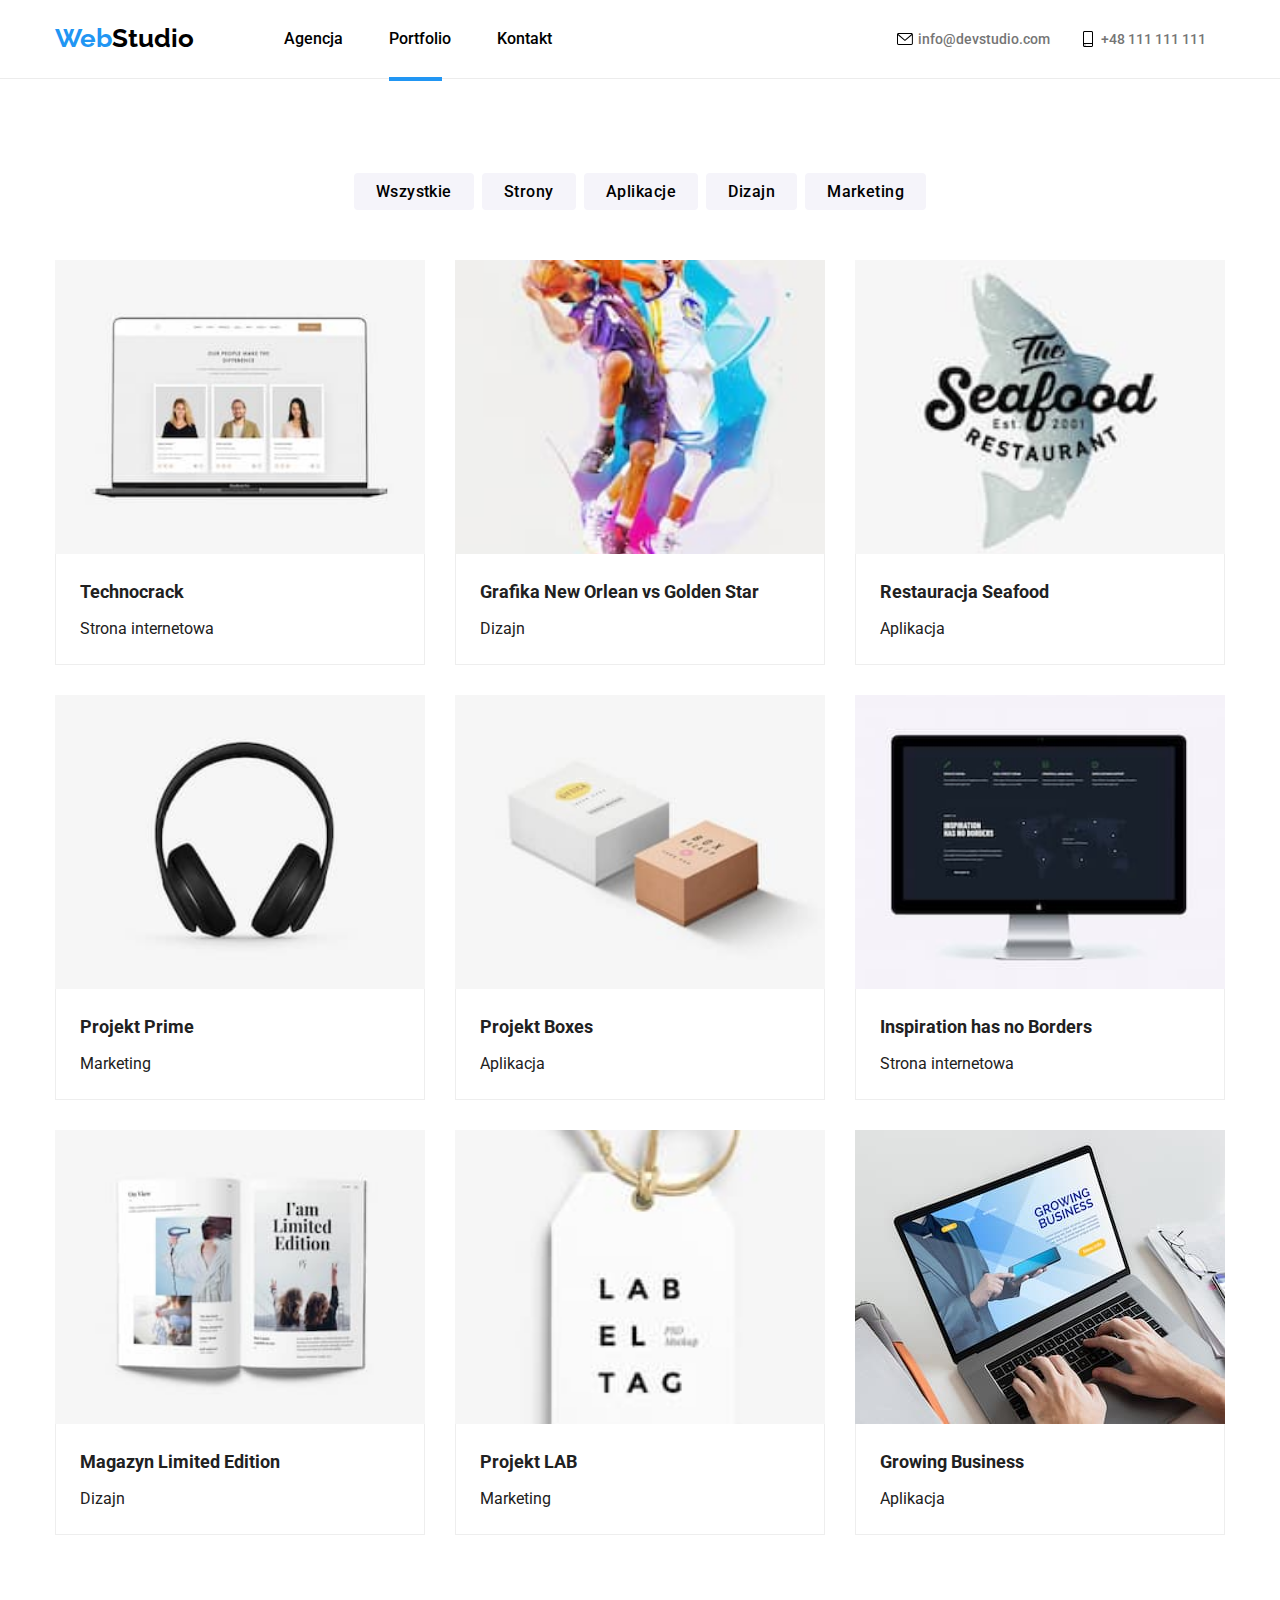
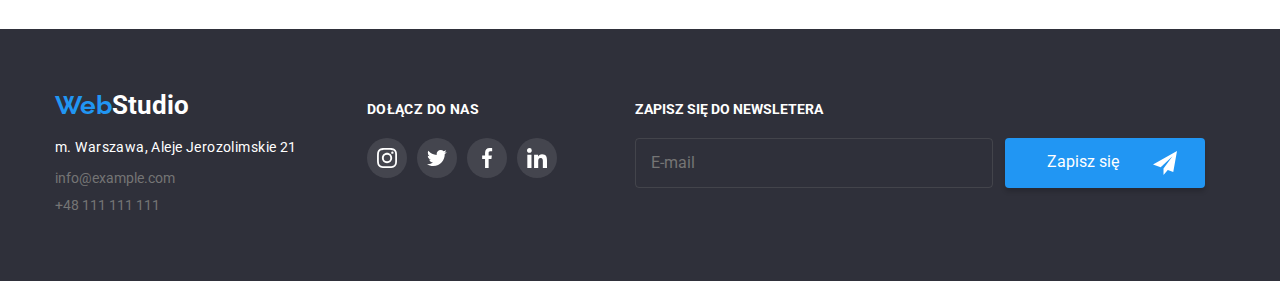
==== portfolio.html @ d7d548ba "Add files via upload" ====
<DOCTYPE html>
<html lang="pl">
    <head>
        <meta charset="UTF-8" />
        <meta http-equiv="X-UA-Compatible" content="IE=edge" />
        <meta name="viewport" content="width=device-width, initial-scale=1.0" />
        <title>Studio</title>
        <link
            rel="stylesheet"
            href="https://cdnjs.cloudflare.com/ajax/libs/modern-normalize/1.0.0/modern-normalize.min.css"
        />
        <link rel="stylesheet" href="css/style.css" />
        <link
            href="https://fonts.googleapis.com/css2?family=Raleway:wght@700&family=Roboto:wght@400;500;700;900&display=swap"
            rel="stylesheet"
        />
    </head>
    <body>
        <header class="page">
            <div class="container">
              <div class="navigation">
                <a href="index.html">
                  <h2 class="logo-nav"><span class="header-nav">Web</span>Studio</h2>
                </a>
                <nav class="navigation-list">
                  <ul class="navigation-menu">
                    <li>
                      <a href="index.html" class="link">Agencja</a>
                    </li>
                    <li>
                      <a href="portfolio.html" class="agency link">Portfolio</a>
                    </li>
                    <li>
                      <a href="#Kontakt" class="link">Kontakt</a>
                    </li>
                  </ul>
                </nav>
                <ul class="contact-links">
                  <li>
                    <a href="mailto:info@devstudio.com"
                      ><svg class="icon-header" witdh="16" height="12">
                        <use href="./Images/Icons/icons.svg#icon-email"></use>
                      </svg>
                      info@devstudio.com
                    </a>
                  </li>
                  <li>
                    <a href="tel:+48111111111"
                      ><svg class="icon-header" width="10" height="16">
                        <use
                          href="./Images/Icons/icons.svg#icon-smartphone"
                        ></use>
                        </svg>+48 111 111 111</a
                    >
                  </li>
                </ul>
              </div>
            </div>
          </header>
        <main>
            <section>
                <div class="container"></div>
                    <div class="button-style">
                 <ul class="button-list">
                    <li>
                        <button type="button">Wszystkie</button>
                    </li>
                    <li>
                        <button type="button">Strony</button>
                    </li>
                    <li>
                        <button type="button">Aplikacje</button>
                    </li>
                    <li>
                        <button type="button">Dizajn</button>
                    </li>
                    <li>
                        <button type="button">Marketing</button>
                    </li>
                 </ul>
                </div>
                </div>
            </section>
            <section>
             <div class="container">
                <ul class="product-center">
                    <li class= "overlay-box">
                        <figure class="product">
                            <div class="container-overlay">      
                                <img
                                class="img"
                                    src="Images/Images_Portfolio/port1.jpg"
                                    alt="strona internetowa"
                                    width="370"
                                    height="294"
                                />
                                <div class="overlay">
                                    <p class="overlay-text">
                                         Technocrack jest popularną platformą wykorzystywaną do
                                        rozpowszechniania koronawirusa. Firmy wykorzystują tę
                                        platformę do celów szpiegowskich i ataków na
                                         niezabezpieczone serwery konkurencji
                                    </p>
                                </div>
                                </div>   
                                <figcaption class="photo-description">
                                    <p class="product-name">Technocrack</p>
                                    <p class="product-description">
                                        Strona internetowa
                                    </p>
                                </figcaption>
                            </figure>
                        </li>
                        <li class= "overlay-box">
                            <figure class="product">
                                  <div class="container-overlay">
                                <img
                                class="img"
                                    src="Images/Images_Portfolio/port2.jpg"
                                    alt=" mecz koszykowki"
                                    width="370"
                                    height="294"
                                />
                                 <div class="overlay">
                                    <p class="overlay-text">
                                         Technocrack jest popularną platformą wykorzystywaną do
                                        rozpowszechniania koronawirusa. Firmy wykorzystują tę
                                        platformę do celów szpiegowskich i ataków na
                                         niezabezpieczone serwery konkurencji
                                    </p>
                                </div>
                                </div>   
                                <figcaption class="photo-description">
                                    <p class="product-name">
                                        Grafika New Orlean vs Golden Star
                                    </p>
                                    <p class="product-description">Dizajn</p>
                                </figcaption>
                            </figure>
                        </li>
                        <li class= "overlay-box">
                            <figure class="product">
                                  <div class="container-overlay">
                                <img
                                class="img"
                                    src="Images/Images_Portfolio/port3.jpg"
                                    alt="logo restauracji"
                                    width="370"
                                    height="294"
                                />
                                 <div class="overlay">
                                    <p class="overlay-text">
                                         Technocrack jest popularną platformą wykorzystywaną do
                                        rozpowszechniania koronawirusa. Firmy wykorzystują tę
                                        platformę do celów szpiegowskich i ataków na
                                         niezabezpieczone serwery konkurencji
                                    </p>
                                </div>
                                </div>   
                                <figcaption class="photo-description">
                                    <p class="product-name">Restauracja Seafood</p>
                                    <p class="product-description">Aplikacja</p>
                                </figcaption>
                            </figure>
                        </li>
                        <li class= "overlay-box">
                            <figure class="product">
                                  <div class="container-overlay">
                                <img
                                class="img"
                                    src="Images/Images_Portfolio/port4.jpg"
                                    alt="czarne słuchawki "
                                    width="370"
                                    height="294"
                                />
                                 <div class="overlay">
                                    <p class="overlay-text">
                                         Technocrack jest popularną platformą wykorzystywaną do
                                        rozpowszechniania koronawirusa. Firmy wykorzystują tę
                                        platformę do celów szpiegowskich i ataków na
                                         niezabezpieczone serwery konkurencji
                                    </p>
                                </div>
                                </div>   
                                <figcaption class="photo-description">
                                    <p class="product-name">Projekt Prime</p>
                                    <p class="product-description">Marketing</p>
                                </figcaption>
                            </figure>
                        </li>
                        <li class= "overlay-box">
                            <figure class="product">
                                  <div class="container-overlay">
                                <img
                                class="img"
                                    src="Images/Images_Portfolio/port5.jpg"
                                    alt="dwa pudełka"
                                    width="370"
                                    height="294"
                                />
                                 <div class="overlay">
                                    <p class="overlay-text">
                                         Technocrack jest popularną platformą wykorzystywaną do
                                        rozpowszechniania koronawirusa. Firmy wykorzystują tę
                                        platformę do celów szpiegowskich i ataków na
                                         niezabezpieczone serwery konkurencji
                                    </p>
                                </div>
                                </div>   
                                <figcaption class="photo-description">
                                    <p class="product-name">Projekt Boxes</p>
                                    <p class="product-description">Aplikacja</p>
                                </figcaption>
                            </figure>
                        </li>
                        <li class= "overlay-box">
                            <figure class="product">
                                  <div class="container-overlay">
                                <img
                                class="img"
                                    src="Images/Images_Portfolio/port6.jpg"
                                    alt="Monitor firmy apple"
                                    width="370"
                                    height="294"
                                />
                                 <div class="overlay">
                                    <p class="overlay-text">
                                         Technocrack jest popularną platformą wykorzystywaną do
                                        rozpowszechniania koronawirusa. Firmy wykorzystują tę
                                        platformę do celów szpiegowskich i ataków na
                                         niezabezpieczone serwery konkurencji
                                    </p>
                                </div>
                                </div>   
                                <figcaption class="photo-description">
                                    <p class="product-name">
                                        Inspiration has no Borders
                                    </p>
                                    <p class="product-description">
                                        Strona internetowa
                                    </p>
                                </figcaption>
                            </figure>
                        </li>
                        <li class= "overlay-box">
                            <figure class="product">
                                  <div class="container-overlay">
                                <img
                                class="img"
                                    src="Images/Images_Portfolio/port7.jpg"
                                    alt="otwarta książka"
                                    width="370"
                                    height="294"
                                />
                                 <div class="overlay">
                                    <p class="overlay-text">
                                         Technocrack jest popularną platformą wykorzystywaną do
                                        rozpowszechniania koronawirusa. Firmy wykorzystują tę
                                        platformę do celów szpiegowskich i ataków na
                                         niezabezpieczone serwery konkurencji
                                    </p>
                                </div>
                                </div>   
                                <figcaption class="photo-description">
                                    <p class="product-name">
                                        Magazyn Limited Edition
                                    </p>
                                    <p class="product-description">Dizajn</p>
                                </figcaption>
                            </figure>
                        </li>
                        <li class= "overlay-box">
                            <figure class="product">
                                  <div class="container-overlay">
                                <img
                                class="img"
                                    src="Images/Images_Portfolio/port8.jpg"
                                    alt="biała zawieszka"
                                    width="370"
                                    height="294"
                                />
                                 <div class="overlay">
                                    <p class="overlay-text">
                                         Technocrack jest popularną platformą wykorzystywaną do
                                        rozpowszechniania koronawirusa. Firmy wykorzystują tę
                                        platformę do celów szpiegowskich i ataków na
                                         niezabezpieczone serwery konkurencji
                                    </p>
                                </div>
                                </div>   
                                <figcaption class="photo-description">
                                    <p class="product-name">Projekt LAB</p>
                                    <p class="product-description">Marketing</p>
                                </figcaption>
                            </figure>
                        </li>
                        <li class= "overlay-box">
                            <figure class="product">
                                  <div class="container-overlay">
                                <img
                                class="img"
                                    src="Images/Images_Portfolio/port9.jpg"
                                    alt="rece piszące na klawiaturze "
                                    width="370"
                                    height="294"
                                />
                                 <div class="overlay">
                                    <p class="overlay-text">
                                         Technocrack jest popularną platformą wykorzystywaną do
                                        rozpowszechniania koronawirusa. Firmy wykorzystują tę
                                        platformę do celów szpiegowskich i ataków na
                                         niezabezpieczone serwery konkurencji
                                    </p>
                                </div>
                                </div>   
                                <figcaption class="photo-description">
                                    <p class="product-name">Growing Business</p>
                                    <p class="product-description">Aplikacja</p>
                                </figcaption>
                            </figure>
                        </li>
                    </ul>
                    </div> 
                </div>
                </div>
                </section>
                </main>
                <footer class="footer-navigation">
                    <div class="container test">
                        <div class="block">
                        <a href="index.html">
                            <h2 class="navigation-footer-header">
                            <span class="header-nav">Web</span>Studio</h2></a>
                        <address class="address">
                            <p>m. Warszawa, Aleje Jerozolimskie 21</p>
                         </address>
                             <ul class="contact">
                                 <li> <a href="mailto:info@example.com">info@example.com</a></li> 
                                 <li><a href="tel:+48111111111">+48 111 111 111</a></li>
                                 </div>
                                 <div class="socialmedia-center">
                     <section class="footer-socialmedia">
                        <h3 class="footer-socialmedia-title">dołącz do nas</h3>
                        <ul class="list-footer-socialmedia-menu">
                            <li class="footer-socialmedia-item">
                                <a href="#">
                                <svg class="footer-socialmedia-svg" width="20" height="20" >
                                    <use href="./Images/Icons/icons.svg#icon-instagram">
                                    </use>
                                </svg>
                                </a>
                            </li>
                            <li class="footer-socialmedia-item">
                                <a href="#">
                                <svg class="footer-socialmedia-svg" width="20" height="20">
                                    <use href="./Images/Icons/icons.svg#icon-twiiter">
                                    </use>
                                </svg>
                                </a>
                            </li>
                            <li class="footer-socialmedia-item">
                                <a href="#">
                                <svg class="footer-socialmedia-svg" width="20" height="20">
                                    <use href="./Images/Icons/icons.svg#icon-facebook">
                                    </use>
                                </svg>
                                </a>
                            </li>
                            <li class="footer-socialmedia-item">
                                <a href="#">
                                <svg class="footer-socialmedia-svg" width="20" height="20">
                                    <use href="./Images/Icons/icons.svg#icon-linkedin">
                                    </use>
                                </svg>
                                </a>
                            </li>
                        </ul>
                        </div>
                        <form class="form-footer" name="newslatter">
                            <label class="form-footer-label" for="email" id="email">
                              Zapisz się do newsletera
                            </label>
                            <div class="formcontainer">
                              <input class="form-footer-input" type="email" name="email" placeholder="E-mail"
                              />
                              <button class="form-button" type="submit">
                                Zapisz się
                                <svg class="icon-send" width="24px" height="24px">
                                  <use href="./Images/Icons/icon send.svg#icon-send"></use>
                                </svg>
                              </button>
                              </div>
                           </form>
             </footer>
                <script src="./js/modal.js"></script>
              </body>
            </html>
---- css/style.css ----
* {
  box-sizing: border-box;
  margin: 0;
  padding: 0;
}
:root {
  --accent-color: #2196f3;
  --background-color: #2f303a;
  --contacts-color: rgba(255, 255, 255, 0.6);
  --contacts-header-color: #757575;
  --body-background-color: #ffffff;
  --main-text-color: #212121;
  --color-icon: #afb1b8;
  --grey-line-color: #eeeeee;
  --blue-color: rgba(33, 150, 243, 1);
  --transition-fn: cubic-bezier(0.4, 0, 0.2, 1);
}
.img {
  object-fit: cover;
  display: block;
}
body {
  font-family: "Roboto", "Raleway", sans-serif;
  color: var(--main-text-color);
  margin: auto;
}
input {
  outline: none;
}
.navigation-menu {
  display: flex;
  list-style: none;
  gap: 46px;
}
.navigation-menu li {
  display: inline;
  text-decoration: none;
}

.navigation-menu li:hover {
  display: inline;
  text-decoration: none;
  transition: 250ms;
}

.navigation-menu a {
  text-decoration: none;
}

.navigation-menu a:hover {
  display: inline;
  text-decoration: none;
  transition: 250ms;
}
.navigation {
  display: flex;
  align-items: center;
  padding-top: 24px;
  padding-bottom: 24px;
}
.page {
  border-bottom: 1px solid #ececec;
}
.portfolio-page {
  border-bottom: 1px solid #ececec;
}
.header-nav {
  font-family: "Raleway";
  color: var(--accent-color);
  font-weight: 700;
  font-size: 26px;
}
.logo-nav {
  font-family: "Raleway";
}
.navigation h2 {
  font-size: 26px;
  padding-right: 90px;
}
.navigation a {
  text-decoration: none;
  color: #000000;
  font-size: 16px;
  font-weight: 500;
}
.contact-links li a:hover svg {
  fill: var(--accent-color);
  transition: 250ms;
}
.contact-links a {
  display: flex;
  align-items: center;
  font-size: 14px;
  line-height: 24px;
  color: var(--contacts-header-color);
}
.contact-links {
  display: flex;
  align-items: center;
  list-style: none;
  font-size: 14px;
  line-height: 24px;
  color: var(--contacts-header-color);
  padding-left: 345px;
  gap: 30px;
}
.short-description {
  padding-top: 94px;
}
.footer-navigation a {
  text-decoration: none;
  color: #ffffff;
  fill: var(--body-background-color);
}
.navigation a:focus,
.navigation a:hover,
.footer-navigation a:focus,
.footer-navigation a:hover {
  color: var(--accent-color);
  transition: 250ms;
}
.main-header {
  max-width: 1600px;
  display: block;
  margin: auto;
  background-image: linear-gradient(to right, #2f303a66 40%, #2f303a66 40%),
    url(../Images/Zdjecia/Img.jpg);
  background-size: cover;
}
.main-text-content {
  display: block;
  text-align: center;
  padding-top: 200px;
  padding-bottom: 280px;
}
.tittle-page {
  display: flex;
  font-family: "Roboto";
  font-weight: 900;
  font-size: 44px;
  margin: auto;
  justify-content: space-around;
  text-transform: uppercase;
  color: #ffffff;
  padding-bottom: 30px;
  letter-spacing: 0.06em;
  width: 696px;
}
.second-section {
  display: flex;
  justify-content: space-around;
  padding-top: 94px;
  padding-bottom: 94px;
}
.close-btn {
  cursor: pointer;
  width: 30px;
  height: 30px;
  border-radius: 50%;
  background: #ffffff;
  border: 1px solid rgba(0, 0, 0, 0.1);
  position: absolute;
  top: 8px;
  right: 8px;
  transition: opacity 250ms ease-in; visibility: 250ms linear;
}
.backdrop {
  z-index: 1;
  position: fixed;
  display: flex;
  left: 0;
  top: 0;
  width: 100%;
  height: 100%;
  background-color: rgba(0, 0, 0, 0.1);
  transition: opacity 250ms ease-in; visibility: 250ms linear;
  transition-timing-function: cubic-bezier(0.4, 0, 0.2, 1);
}
.is-hidden {
  opacity: 0;
  visibility: hidden;
  pointer-events: none;
}
.modal {
  position: relative;
  top: 50%;
  left: 50%;
  transform: translate(-50%, -50%);
  width: 528px;
  height: 581px;
  pointer-events: painted;
  flex-direction: column;
  background-color: #ffffff;
  border-radius: 4px;
  box-shadow: 0px 1px 3px rgba(0, 0, 0, 0.12), 0px 1px 1px rgba(0, 0, 0, 0.14),
    0px 2px 1px rgba(0, 0, 0, 0.2);
}
.main-buttons {
  background-color: var(--accent-color);
  font-family: "Roboto";
  line-height: 1.87;
  font-weight: 700;
  font-size: 16px;
  color: #ffffff;
  text-align: center;
  box-shadow: 0px 4px 4px rgba(0, 0, 0, 0.15);
  border-radius: 4px;
  border: none;
  padding: 10px 41px 10px 42px;
}
.main-buttons:hover {
  cursor: pointer;
  transition: 250ms;
}
.container {
  width: 1200px;
  margin: 0 auto;
  padding: 0 15px;
}
.description-lorem-ipsum {
  list-style-type: none;
  display: flex;
  gap: 30px;
  padding-left: 15px;
  padding-right: 15px;
}
.icon-main-page {
  display: flex;
  background-color: #f5f4fa;
  padding-top: 25px;
  padding-bottom: 25px;
  padding-left: 102.34px;
  padding-right: 102.34px;
  margin-bottom: 30px;
  border-radius: 4px;
}
.icon-list {
  list-style-type: none;
  display: flex;
  gap: 30px;
  padding-left: 15px;
  padding-right: 15px;
}
.lorem-ipsum-page {
  display: flex;
  justify-content: center;
  align-items: center;
  width: 270px;
  height: 120px;
  background-color: #f5f4fa;
  border-radius: 4px;
  margin-bottom: 30px;
}
.description-title {
  line-height: 1.36;
  font-weight: 700;
  color: var(--brand-color, black);
  font-size: 14px;
}
.description-text {
  line-height: 1.71;
  padding-top: 10px;
  color: var(--description-color);
  font-size: 14px;
}
.icon-list-svg {
  width: 65px;
  height: 70px;
}
.title-profile {
  font-weight: 700;
  font-size: 14px;
  line-height: 1.14;
}
.profile {
  font-size: 14px;
  line-height: 1.71;
  padding-top: 10px;
}
.footer-navigation {
  background-color: var(--background-color);
  height: 252px;
}
.contact {
  font-size: 14px;
  list-style: none;
}
.contact a {
  display: inline-block;
  font-size: 14px;
  line-height: 1.71;
  color: var(--contacts-header-color);
  width: 231px;
  margin-top: 9px;
  display: block;
}
.footer-navigation address {
  color: #ffffff;
  font-size: 14px;
}
.navigation-color {
  font-family: "Raleway";
  font-weight: 700;
  font-size: 26px;
  color: #ffffff;
}
.team-name {
  display: block;
  text-align: center;
  font-family: "Roboto";
  font-weight: 700;
  font-size: 36px;
  line-height: 1.17;
  padding-bottom: 50px;
}
.pictures {
  width: 270px;
  height: 428px;
  box-shadow: 0px 1px 3px rgba(0, 0, 0, 0.12), 0px 1px 1px rgba(0, 0, 0, 0.14),
    0px 2px 1px rgba(0, 0, 0, 0.2);
  border-radius: 0px 0px 4px 4px;
}
.pictures-name {
  font-weight: 500;
  font-size: 16px;
  color: var(--main-text-color);
  text-align: center;
  padding-top: 30px;
}
.specialization {
  font-size: 16px;
  color: var(--contacts-header-color);
  text-align: center;
  padding-top: 10px;
}
.selection-image {
  display: flex;
  list-style: none;
  flex-direction: row;
  justify-content: space-between;
  gap: 30px;
  padding-bottom: 94px;
}
.navigation-footer-header {
  display: inline-block;
  color: #ffffff;
  font-weight: 700;
  font-size: 26px;
  padding-top: 60px;
  padding-bottom: 15px;
}
.logo-nav {
  font-weight: 700;
  font-size: 26px;
}
.button-style {
  display: flex;
  justify-content: space-around;
  padding-top: 94px;
  padding-bottom: 50px;
}
.button-list {
  list-style-type: none;
  display: flex;
}
.button-list button {
  font-family: "Roboto";
  color: #000000;
  font-weight: 500;
  line-height: 1.6;
  text-align: center;
  font-size: 16px;
  background-color: #f5f4fa;
  border-radius: 4px;
  border: none;
  margin: 0 4px;
  padding: 6px 22px;
  letter-spacing: 0.03em;
}
.button-list button:focus,
.button-list button:hover {
  background-color: var(--accent-color);
  color: #ffffff;
  cursor: pointer;
  box-shadow: 0px 3px 1px rgba(0, 0, 0, 0.1), 0px 1px 2px rgba(0, 0, 0, 0.08),
    0px 2px 2px rgba(0, 0, 0, 0.12);
  transition: 250ms;
}
.photo-description {
  padding: 20px 24px;
  border-bottom: 1px solid var(--grey-line-color);
  border-left: 1px solid var(--grey-line-color);
  border-right: 1px solid var(--grey-line-color);
}
.product {
  width: 370px;
}
.product:hover {
  cursor: pointer;
  box-shadow: 0px 1px 1px rgba(0, 0, 0, 0.12), 0px 4px 4px rgba(0, 0, 0, 0.06),
    1px 4px 6px rgba(0, 0, 0, 0.16);
  transition: 250ms;
}
.product-name {
  padding-bottom: 4px;
  font-weight: 700;
  font-size: 18px;
  line-height: 2;
}
.product-description {
  color: var(--description-color);
  line-height: 1.875;
  font-size: 16px;
}
.product-center {
  display: flex;
  justify-content: space-around;
  flex-wrap: wrap;
  list-style: none;
  gap: 30px;
  padding-bottom: 94px;
}
.dream-team {
  display: flex;
  justify-content: space-around;
  background-color: #f5f4fa;
  padding-top: 94px;
  padding-bottom: 94px;
}
.address {
  font-style: normal;
  padding-bottom: 5px;
  color: var(--contacts-color);
  font-weight: 400;
  font-size: 14px;
  line-height: 1.714;
  letter-spacing: 0.03em;
}
.icon-header {
  margin-right: 5px;
  width: 16px;
  height: 16px;
}
.icon-header:hover,
.icon-header:focus {
  fill: var(--accent-color);
  transition: 250ms;
}
.client-list {
  display: block;
  text-align: center;
  font-family: "Roboto";
  font-weight: 700;
  font-size: 36px;
  line-height: 1.17;
  padding-top: 94px;
  padding-bottom: 50px;
}
.primary-client-list {
  display: flex;
  list-style: none;
  gap: 30px;
  padding-bottom: 94px;
}
.primary-client-list li {
  display: flex;
  justify-content: center;
  align-items: center;
  width: 170px;
  height: 92px;
  border-radius: 4px;
  border: 1px solid #afb1b8;
  fill: var(--color-icon);
}
.primary-client-list :focus,
.primary-client-list :hover {
  fill: var(--accent-color);
  border-color: var(--accent-color);
  cursor: pointer;
  transition: 250ms;
}
.footer-socialmedia-title {
  font-weight: 700;
  font-size: 14px;
  line-height: 1.14;
  letter-spacing: 0.03em;
  text-transform: uppercase;
  color: var(--body-background-color);
  margin: 0;
}
.list-footer-socialmedia-menu {
  fill: #ffffff;
  display: flex;
  padding-top: 20px;
  gap: 10px;
}
.footer-socialmedia-item {
  fill: #ffffff;
  width: 40px;
  height: 40px;
  display: flex;
  justify-content: center;
  align-items: center;
  border-radius: 50%;
  background: rgba(255, 255, 255, 0.1);
}
.footer-socialmedia-item:focus,
.footer-socialmedia-item:hover {
  cursor: pointer;
  background-color: var(--accent-color);
  transition-duration: 250ms;
  transition-timing-function: cubic-bezier(0.4, 0, 0.2, 1);
}
.contact {
  font-size: 14px;
  list-style: none;
}
.contact a {
  display: inline-block;
  font-size: 14px;
  line-height: 9px;
  color: var(--contacts-header-color);
  width: 231px;
  padding-bottom: 9px;
}
.social-network {
  margin-left: auto;
  margin-right: auto;
  display: flex;
  align-items: center;
  justify-content: center;
  gap: 10px;
  width: 206px;
  padding-top: 16px;
  list-style: none;
}
.social-network-button-list {
  display: inline-flex;
  padding: 12px;
  width: 44px;
  height: 44px;
  border-radius: 50%;
  fill: var(--color-icon);
}
.social-network-button-list:hover,
.social-network-button-list:focus,
.social-network-button-list:active {
  background-color: var(--accent-color);
  fill: var(--body-background-color);
  transition: 250ms;
}
.block {
  padding-right: 70px;
}
.test {
  display: flex;
  align-items: baseline;
}
.product img {
  display: block;
}
.overlay-box {
  margin: 0;
  position: relative;
  overflow: hidden;
}
.overlay {
  position: absolute;
  top: 0;
  left: 0;
  width: 100%;
  height: 100%;
  transform: translateY(100%);
  transition: 250ms;
  padding: 49px 45px 49px 24px;
}
.overlay:focus,
.overlay:hover {
  transition-duration: 250ms;
  transition-timing-function: cubic-bezier(0.4, 0, 0.2, 1);
}
.overlay-box:hover .overlay {
  transform: translatex(0);
  background: rgba(33, 150, 243, 0.9);
  transition-duration: 250ms;
  transition-timing-function: cubic-bezier(0.4, 0, 0.2, 1);
}
.overlay-text {
  font-weight: 400;
  font-size: 18px;
  color: var(--body-background-color);
  line-height: 28px;
  letter-spacing: 0.03em;
}
.container-overlay {
  display: flex;
  height: 294px;
  position: relative;
  overflow: hidden;
}
.overlay-box:hover {
  cursor: pointer;
  box-shadow: 0px 1px 1px rgba(0, 0, 0, 0.12), 0px 4px 4px rgba(0, 0, 0, 0.06),
    1px 4px 6px rgba(0, 0, 0, 0.16);
  transition: box-shadow 250ms;
  transition-timing-function: cubic-bezier(0.4, 0, 0.2, 1);
}
.label {
  width: 370px;
  height: 294px;
  position: relative;
}
.text-label {
  width: 370px;
  height: 70px;
  position: absolute;
  background: #2f303acc;
  margin-top: 224px;
}

.text-label > p {
  font-family: "Roboto";
  font-weight: 700;
  font-size: 14px;
  line-height: 16px;
  text-align: center;
  text-transform: uppercase;
  color: var(--body-background-color);
  padding-top: 27px;
}
.photos {
  background-color: var(--first-background-color);
  display: inline;
  color: var(--first-text-color);
}
.photos h2 {
  text-align: center;
  font-weight: 700;
  font-size: 36px;
  padding-bottom: 50px;
}

.photos ul {
  list-style: none;
  gap: 30px;
}
.photo {
  display: flex;
  align-items: center;
  justify-content: space-between;
  flex-direction: row;
}
.clients {
  height: 92px;
  width: 170px;
  border: 1px solid var(--social-links-color);
  border-radius: 4px;
  display: flex;
  align-items: center;
  justify-content: center;
  transition: fill 250ms cubic-bezier(0.4, 0, 0.2, 1) 0ms,
    border 250ms cubic-bezier(0.4, 0, 0.2, 1) 0ms;
}
.footer-socialmedia-svg {
  fill: #ffffff;
}
.agency {
  position: relative;
}
.agency:after {
  content: "";
  position: absolute;
  width: 53px;
  height: 4px;
  background-color: rgba(33, 150, 243, 1);
  bottom: -33px;
  left: 0px;
}
.link {
  text-decoration: none;
  color: var(--main-text-color);
  transition: color 250ms cubic-bezier(0.4, 0, 0.2, 1);
}
.nav-links {
  padding-left: 93px;
  gap: 46px;
  top: 32px;
}
.nav-links ul {
  display: inline;
  font-weight: 600;
  font-size: 14px;
  font-style: normal;
  line-height: 16px;
  word-spacing: 46px;
  align-items: center;
}
.newsletter-page {
  margin-left: 78px;
}
.newsletter-tittle {
  font-weight: 700;
  font-size: 14px;
  line-height: 1.14;
  letter-spacing: 0.03em;
  text-transform: uppercase;
  color: var(--body-background-color);
  margin: 0;
}
.newsletter-style {
  margin-top: 20px;
  border: 1px solid #afb1b8;
  width: 358px;
  height: 50px;
  border-radius: 4px;
  background-color: var(--background-color);
}
.newsletter-icon {
  width: 24px;
  height: 24px;
  padding-left: 24px;
}
.newsletter-button {
  display: flex;
  justify-content: space-between;
  align-items: center;
  margin-left: 12px;
  width: 200px;
  height: 50px;
  border-radius: 4px;
  border: none;
  background-color: rgba(33, 150, 243, 1);
  color: white;
  box-shadow: 0px 4px 4px rgba(0, 0, 0, 0.15);
  cursor: pointer;
  padding: 10px 28px 10px 42px;
}
.modal__form-title {
  margin-top: 40px;
  font-family: Roboto;
  font-size: 20px;
  font-weight: 700;
  line-height: 23px;
  letter-spacing: 0.03em;
  text-align: center;
  color: #212121;
  padding-bottom: 2px;
}
.modal__text-form {
  margin-left: 40px;
  margin-top: 5px;
  display: flex;
  font-family: Roboto;
  font-size: 12px;
  font-weight: 400;
  line-height: 14px;
  letter-spacing: 0.01em;
  text-align: left;
  color: var(--contacts-hder-color);
  padding-bottom: 4px;
}
input:hover + svg,
input:focus-within + svg {
  fill: #2196f3;
}
.modal__form-box {
  width: 448px;
  border: 1px solid rgba(33, 33, 33, 0.2);
  border-radius: 4px;
  height: 40px;
  margin-bottom: 10px;
  padding-left: 42px;
}
.modal__form-box:hover,
.modal__form-box:focus-within {
  border: 1px solid var(--accent-color);
}
.modal__form-box:hover + svg,
.modal__form-box:focus-within + svg {
  fill: #2196f3;
}
.modal__icon-person {
  fill: #212121;
  height: 12px;
  width: 12px;
  position: absolute;
  top: 102px;
  left: 60px;
}
.modal__icon-phone {
  fill: #212121;
  height: 13px;
  width: 13px;
  position: absolute;
  top: 174px;
  left: 60px;
}
.modal__icon-mail:hover,
.modal__icon-mail:focus-within {
  border: 1px solid var(--accent-color);
}
.modal__icon-mail {
  height: 12px;
  width: 15px;
  position: absolute;
  top: 248px;
  left: 60px;
}
.modal__textarea {
  width: 448px;
  border: 1px solid rgba(33, 33, 33, 0.2);
  border-radius: 4px;
  height: 120px;
  resize: none;
  padding: 12px;
}
.modal__textarea::placeholder {
  font-family: "Roboto";
  font-style: normal;
  font-weight: 400;
  font-size: 12px;
  line-height: 14px;
  letter-spacing: 0.01em;
  color: rgba(117, 117, 117, 0.5);
}
.kwadrat {
  width: 16px;
  height: 15px;
}
.modal__box {
  margin-top: 60px;
  position: static;
  color: var(--contacts-header-color);
}
.modal__checkbox-icon {
  position: absolute;
  top: 10%;
  right: 97%;
  fill: var(--body-background-color);
}
input:checked + .modal__checkbox-icon {
  fill: var(--accent-color);
  border-color: var(--accent-color);
  border-radius: 2px;
  transition: border-color 250ms var(--transition-fn);
  transition: fill 250ms var(--transition-fn);
}
.modal__checkbox-text {
  font-weight: 400;
  font-size: 14px;
  line-height: 1.5em;
  letter-spacing: 0.03em;
}
.modal__checkbox-link {
  color: var(--accent-color);
  font-weight: 400;
  font-size: 14px;
  line-height: 1.5em;
  letter-spacing: 0.03em;
}
.modal__button-position {
  margin-top: 30px;
  margin-bottom: 40px;
  display: flex;
  justify-content: center;
  margin-top: 30px;
  margin-bottom: 40px;
}
.modal-form-policy-text::before {
  display: inline-block;
  content: "";
  width: 16px;
  height: 15px;
  border: 1px solid #000;
  transition: all 250ms var(--transition-fn);
}
.modal-form-policy:checked + .modal-form-policy-text::before {
  background-color: var(--accent-color);
  border: 3px solid #ffffff;
  background-image: url(../Images/Icons/icons.svg#icon-vector);
}
.visually-hidden {
  position: absolute !important;
  clip: rect(1px 1px 1px 1px);
  clip: rect(1px, 1px, 1px, 1px);
  padding: 0 !important;
  border: 0 !important;
  height: 1px !important;
  width: 1px !important;
  overflow: hidden;
}
.formcontainer {
  display: flex;
}
.form-footer-input:hover,
.form-footer-input:focus {
  border-color: var(--accent-color);
}
.form-footer {
  display: flex;
  flex-direction: column;
  margin-left: 78px;
}
.form-footer-label {
  font-weight: 700;
  font-size: 14px;
  text-transform: uppercase;
  color: rgba(255, 255, 255, 1);
  margin-bottom: 20px;
  margin-top: 72px;
}
.form-footer-input {
  width: 358px;
  height: 50px;
  color: rgba(255, 255, 255, 0.6);
  border: 1px solid rgba(117, 117, 117, 0.3);
  border-radius: 4px;
  padding: 16px 15px;
  background-color: transparent;
  transition: border-color 250ms cubic-bezier(0.4, 0, 0.2, 1);
}
.form-button {
  display: flex;
  justify-content: space-between;
  align-items: center;
  margin-left: 12px;
  width: 200px;
  height: 50px;
  border-radius: 4px;
  border: none;
  background-color: rgba(33, 150, 243, 1);
  color: white;
  box-shadow: 0px 4px 4px rgba(0, 0, 0, 0.15);
  cursor: pointer;
  padding: 10px 28px 10px 42px;
}
.legal-checkbox {
  display: flex;
  flex-wrap: wrap;
  margin-top: 20px;
  margin-bottom: 30px;
  align-items: center;
}
.hide-checkbox {
  opacity: 0;
}
.hide-checkbox:checked + .checkboxspan {
  background-color: rgba(33, 150, 243, 1);
  border: none;
}
.checkboxspan {
  display: flex;
  width: 16px;
  height: 15px;
  border-radius: 2px;
  margin-left: 54px;
  align-items: center;
  justify-content: center;
  border: 2px solid #212121;
}
.spancheck {
  margin-left: 7px;
  margin-right: 54px;
  font-size: 14px;
  line-height: 1.71;
  color: rgba(117, 117, 117, 1);
}
.checkbutton {
  display: flex;
  width: 200px;
  height: 50px;
  border-radius: 4px;
  border: none;
  background-color: rgba(33, 150, 243, 1);
  color: white;
  box-shadow: 0px 4px 4px rgba(0, 0, 0, 0.15);
  cursor: pointer;
  padding: 10px 76px 10px 76px;
  margin-left: auto;
  margin-right: auto;
  justify-content: center;
  align-items: center;
}
.modal-button {
  display: flex;
  width: 200px;
  height: 50px;
  border-radius: 4px;
  border: none;
  background-color: rgba(33, 150, 243, 1);
  color: white;
  box-shadow: 0px 4px 4px rgba(0, 0, 0, 0.15);
  cursor: pointer;
  padding: 10px 76px 10px 76px;
  margin-left: auto;
  margin-right: auto;
  justify-content: center;
  align-items: center;
}
.modal-button {
  margin-top: 30px;
  margin-bottom: 40px;
}
.modal-label {
  padding-top: 12px;
  padding-left: 16px;
  font-size: 12px;
  color: rgba(117, 117, 117, 1);
}
.insidemodal {
  width: 11px;
  height: 11px;
}
<<<<<<< HEAD
=======
.photo-list {
  display: flex;
  list-style: none;
  flex-direction: row;
  justify-content: space-between;
}
.name {
  display: block;
  margin-bottom: 4px;
  color: rgba(117, 117, 117, 1);
  line-height: 14px;
  letter-spacing: 0.01em;
  font-size: 12px;
}
>>>>>>> 5b572827146fb96bd227f0baa82c66d2eb38491c
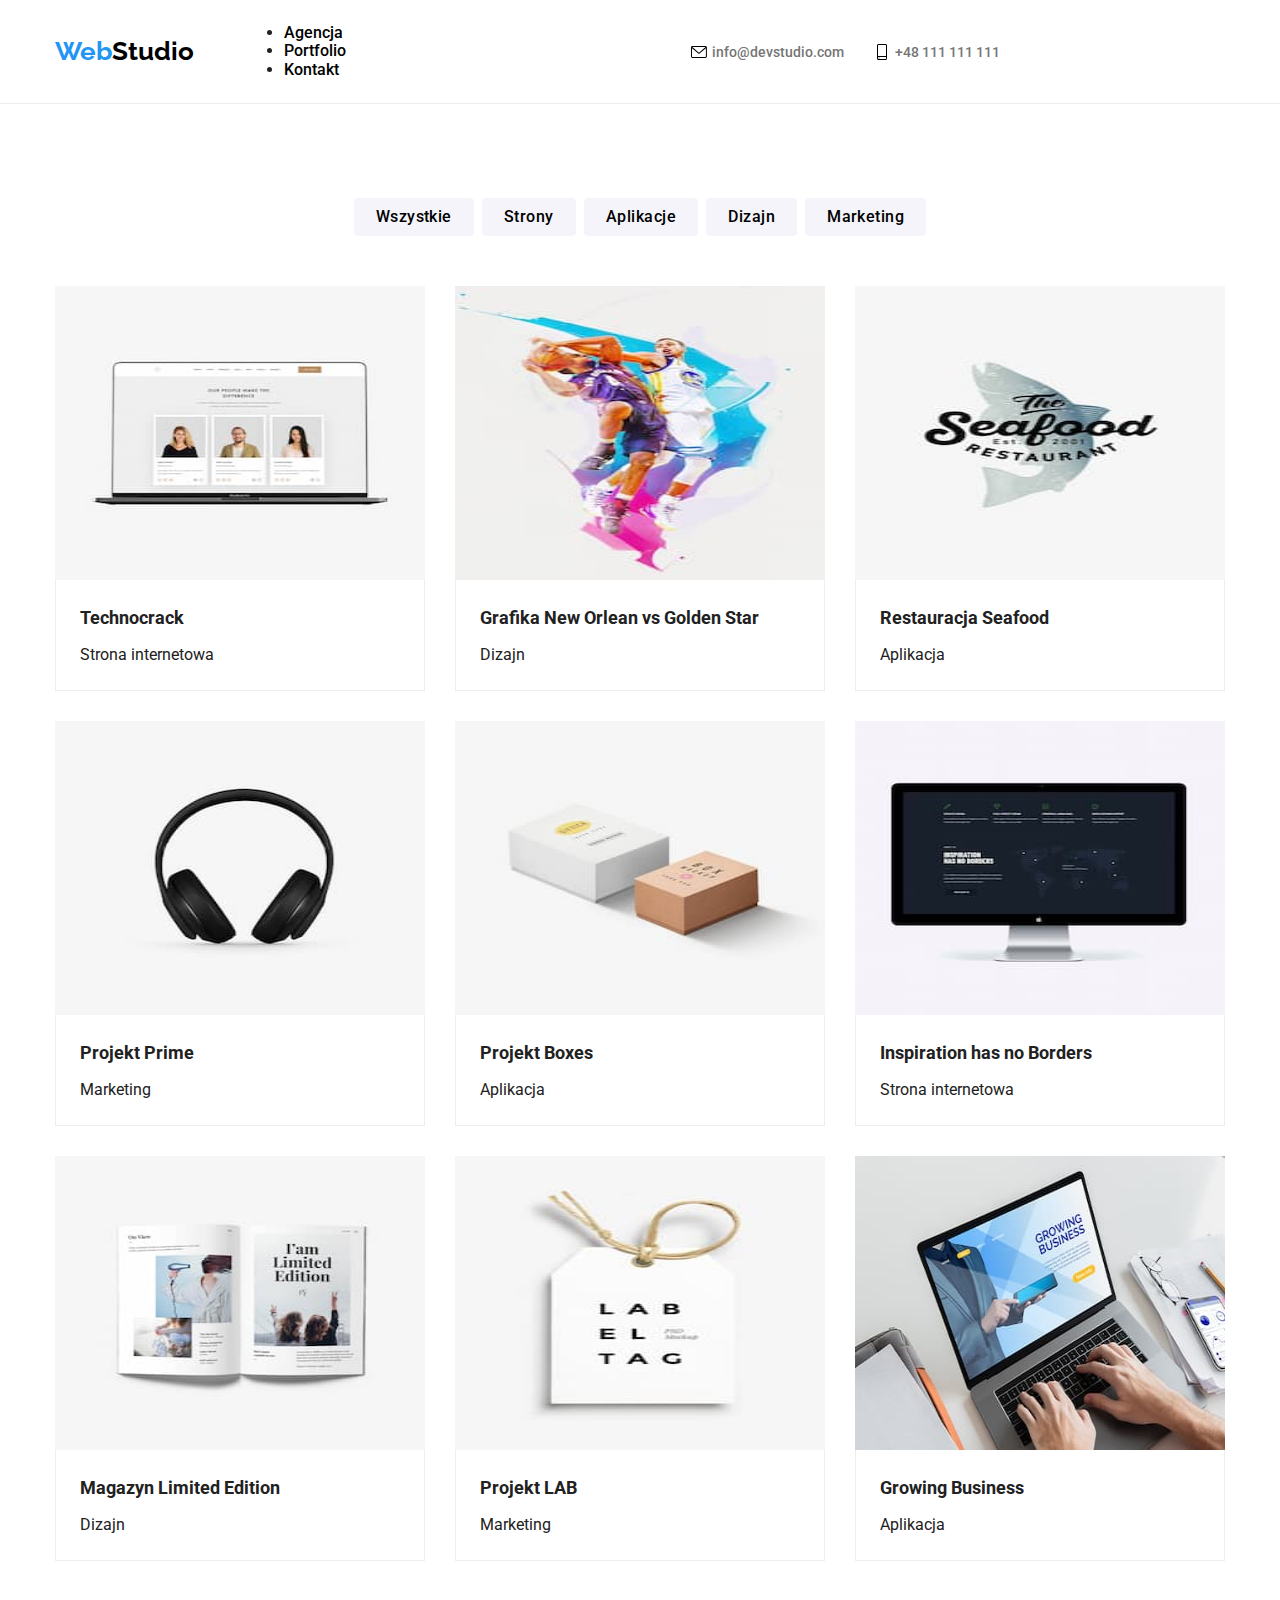
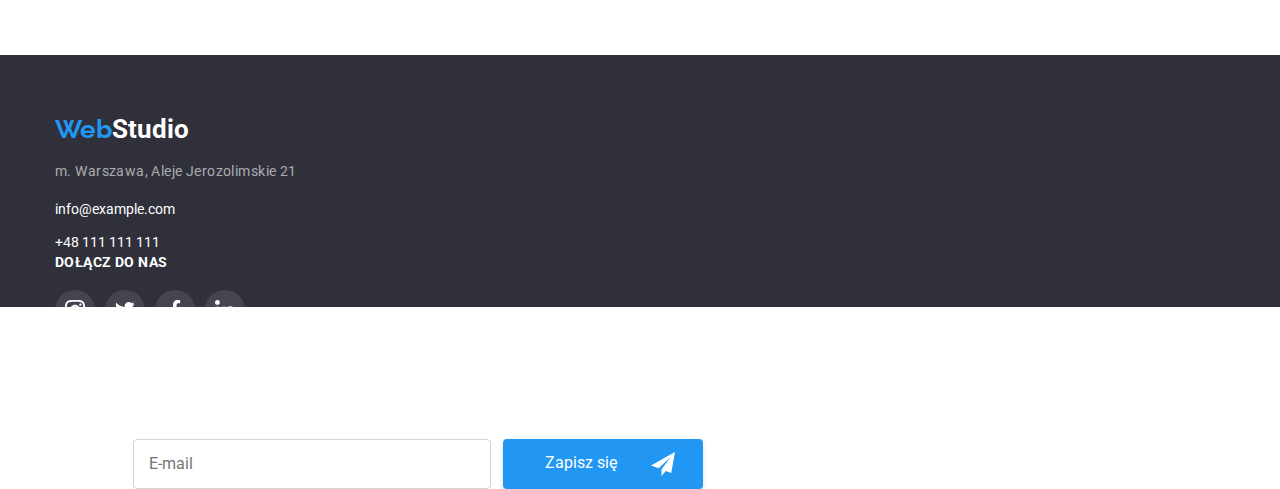
==== commit 14b72905: "zmiany" ====
--- a/portfolio.html
+++ b/portfolio.html
@@ -9,7 +9,7 @@
             rel="stylesheet"
             href="https://cdnjs.cloudflare.com/ajax/libs/modern-normalize/1.0.0/modern-normalize.min.css"
         />
-        <link rel="stylesheet" href="css/style.css" />
+        <link rel="stylesheet" href="css/main.min.css" />
         <link
             href="https://fonts.googleapis.com/css2?family=Raleway:wght@700&family=Roboto:wght@400;500;700;900&display=swap"
             rel="stylesheet"
@@ -84,7 +84,7 @@
             <section>
              <div class="container">
                 <ul class="product-center">
-                    <li class= "overlay-box">
+                    <li class="overlay-box">
                         <figure class="product">
                             <div class="container-overlay">      
                                 <img
--- a/css/main.min.css
+++ b/css/main.min.css
@@ -0,0 +1,859 @@
+.visually-hidden {
+  position: absolute !important;
+  clip: rect(1px 1px 1px 1px);
+  clip: rect(1px, 1px, 1px, 1px);
+  padding: 0 !important;
+  border: 0 !important;
+  height: 1px !important;
+  width: 1px !important;
+  overflow: hidden;
+}
+* {
+  -webkit-box-sizing: border-box;
+  box-sizing: border-box;
+  margin: 0;
+  padding: 0;
+}
+:root {
+  --accent-color: #2196f3;
+  --background-color: #2f303a;
+  --contacts-color: rgba(255, 255, 255, 0.6);
+  --contacts-header-color: #757575;
+  --body-background-color: #ffffff;
+  --main-text-color: #212121;
+  --color-icon: #afb1b8;
+  --grey-line-color: #eeeeee;
+  --blue-color: rgba(33, 150, 243, 1);
+  --transition-fn: cubic-bezier(0.4, 0, 0.2, 1);
+}
+body {
+  font-family: "Roboto", "Raleway", sans-serif;
+  color: var(--main-text-color);
+  margin: auto;
+}
+input {
+  outline: none;
+}
+.short-description {
+  padding-top: 94px;
+}
+.second-section {
+  display: -webkit-box;
+  display: -ms-flexbox;
+  display: flex;
+  -ms-flex-pack: distribute;
+  justify-content: space-around;
+  padding-top: 94px;
+  padding-bottom: 94px;
+}
+.photos {
+  background-color: var(--first-background-color);
+  display: inline;
+  color: var(--first-text-color);
+}
+.photos h2 {
+  text-align: center;
+  font-weight: 700;
+  font-size: 36px;
+  padding-bottom: 50px;
+}
+.photos ul {
+  list-style: none;
+  gap: 30px;
+}
+.page {
+  border-bottom: 1px solid #ececec;
+}
+.container {
+  width: 1200px;
+  margin: 0 auto;
+  padding: 0 15px;
+}
+.logo-nav {
+  font-family: "Raleway";
+  font-weight: 700;
+  font-size: 26px;
+}
+.header-nav {
+  font-family: "Raleway";
+  color: var(--accent-color);
+  font-weight: 700;
+  font-size: 26px;
+}
+.navigation-footer-header {
+  display: inline-block;
+  color: #fff;
+  font-weight: 700;
+  font-size: 26px;
+  padding-top: 60px;
+  padding-bottom: 15px;
+}
+.backdrop {
+  z-index: 1;
+  position: fixed;
+  display: -webkit-box;
+  display: -ms-flexbox;
+  display: flex;
+  left: 0;
+  top: 0;
+  width: 100%;
+  height: 100%;
+  background-color: rgba(0, 0, 0, 0.1);
+  -webkit-transition: opacity 250ms ease-in;
+  transition: opacity 250ms ease-in;
+  visibility: 250ms linear;
+  -webkit-transition-timing-function: cubic-bezier(0.4, 0, 0.2, 1);
+  transition-timing-function: cubic-bezier(0.4, 0, 0.2, 1);
+}
+.modal {
+  position: relative;
+  top: 50%;
+  left: 50%;
+  -webkit-transform: translate(-50%, -50%);
+  transform: translate(-50%, -50%);
+  width: 528px;
+  height: 581px;
+  pointer-events: painted;
+  -webkit-box-orient: vertical;
+  -webkit-box-direction: normal;
+  -ms-flex-direction: column;
+  flex-direction: column;
+  background-color: #fff;
+  border-radius: 4px;
+  -webkit-box-shadow: 0px 1px 3px rgba(0, 0, 0, 0.12),
+    0px 1px 1px rgba(0, 0, 0, 0.14), 0px 2px 1px rgba(0, 0, 0, 0.2);
+  box-shadow: 0px 1px 3px rgba(0, 0, 0, 0.12), 0px 1px 1px rgba(0, 0, 0, 0.14),
+    0px 2px 1px rgba(0, 0, 0, 0.2);
+}
+.close-btn {
+  cursor: pointer;
+  width: 30px;
+  height: 30px;
+  border-radius: 50%;
+  background: #fff;
+  border: 1px solid rgba(0, 0, 0, 0.1);
+  position: absolute;
+  top: 8px;
+  right: 8px;
+  -webkit-transition: opacity 250ms ease-in;
+  transition: opacity 250ms ease-in;
+  visibility: 250ms linear;
+}
+.navigation {
+  display: -webkit-box;
+  display: -ms-flexbox;
+  display: flex;
+  -webkit-box-align: center;
+  -ms-flex-align: center;
+  align-items: center;
+  padding-top: 24px;
+  padding-bottom: 24px;
+}
+.navigation h2 {
+  font-size: 26px;
+  padding-right: 90px;
+}
+.navigation a {
+  text-decoration: none;
+  color: #000;
+  font-size: 16px;
+  font-weight: 500;
+}
+.navigation a:focus,
+.navigation a:hover {
+  color: var(--accent-color);
+  -webkit-transition: 250ms;
+  transition: 250ms;
+}
+.contact-links li a:hover svg {
+  fill: var(--accent-color);
+  -webkit-transition: 250ms;
+  transition: 250ms;
+}
+.contact-links a {
+  display: -webkit-box;
+  display: -ms-flexbox;
+  display: flex;
+  -webkit-box-align: center;
+  -ms-flex-align: center;
+  align-items: center;
+  font-size: 14px;
+  line-height: 24px;
+  color: var(--contacts-header-color);
+}
+.contact-links {
+  display: -webkit-box;
+  display: -ms-flexbox;
+  display: flex;
+  -webkit-box-align: center;
+  -ms-flex-align: center;
+  align-items: center;
+  list-style: none;
+  font-size: 14px;
+  line-height: 24px;
+  color: var(--contacts-header-color);
+  padding-left: 345px;
+  gap: 30px;
+}
+.icon-header {
+  margin-right: 5px;
+  width: 16px;
+  height: 16px;
+}
+.icon-header:hover,
+.icon-header:focus {
+  fill: var(--accent-color);
+  -webkit-transition: 250ms;
+  transition: 250ms;
+}
+.contact {
+  font-size: 14px;
+  list-style: none;
+}
+.contact a {
+  display: inline-block;
+  font-size: 14px;
+  line-height: 1.71;
+  color: var(--contacts-header-color);
+  width: 231px;
+  margin-top: 9px;
+  display: block;
+}
+.insidemodal {
+  width: 11px;
+  height: 11px;
+}
+.modal__form-title {
+  margin-top: 40px;
+  font-family: Roboto;
+  font-size: 20px;
+  font-weight: 700;
+  line-height: 23px;
+  letter-spacing: 0.03em;
+  text-align: center;
+  color: #212121;
+  padding-bottom: 2px;
+}
+.modal__text-form {
+  margin-left: 40px;
+  margin-top: 5px;
+  display: -webkit-box;
+  display: -ms-flexbox;
+  display: flex;
+  font-family: Roboto;
+  font-size: 12px;
+  font-weight: 400;
+  line-height: 14px;
+  letter-spacing: 0.01em;
+  text-align: left;
+  color: var(--contacts-hder-color);
+  padding-bottom: 4px;
+}
+.modal__form-box {
+  width: 448px;
+  border: 1px solid rgba(33, 33, 33, 0.2);
+  border-radius: 4px;
+  height: 40px;
+  margin-bottom: 10px;
+  padding-left: 42px;
+}
+.modal__form-box:hover,
+.modal__form-box:focus-within {
+  border: 1px solid var(--accent-color);
+}
+.modal__form-box:hover + svg,
+.modal__form-box:focus-within + svg {
+  fill: #2196f3;
+}
+.modal__icon-person {
+  fill: #212121;
+  height: 12px;
+  width: 12px;
+  position: absolute;
+  top: 102px;
+  left: 60px;
+}
+.modal__icon-phone {
+  fill: #212121;
+  height: 13px;
+  width: 13px;
+  position: absolute;
+  top: 174px;
+  left: 60px;
+}
+.modal__icon-mail {
+  height: 12px;
+  width: 15px;
+  position: absolute;
+  top: 248px;
+  left: 60px;
+}
+.modal__textarea {
+  width: 448px;
+  border: 1px solid rgba(33, 33, 33, 0.2);
+  border-radius: 4px;
+  height: 120px;
+  resize: none;
+  padding: 12px;
+}
+.modal__textarea::-webkit-input-placeholder {
+  font-family: "Roboto";
+  font-style: normal;
+  font-weight: 400;
+  font-size: 12px;
+  line-height: 14px;
+  letter-spacing: 0.01em;
+  color: rgba(117, 117, 117, 0.5);
+}
+.modal__textarea::-moz-placeholder {
+  font-family: "Roboto";
+  font-style: normal;
+  font-weight: 400;
+  font-size: 12px;
+  line-height: 14px;
+  letter-spacing: 0.01em;
+  color: rgba(117, 117, 117, 0.5);
+}
+.modal__textarea:-ms-input-placeholder {
+  font-family: "Roboto";
+  font-style: normal;
+  font-weight: 400;
+  font-size: 12px;
+  line-height: 14px;
+  letter-spacing: 0.01em;
+  color: rgba(117, 117, 117, 0.5);
+}
+.modal__textarea::-ms-input-placeholder {
+  font-family: "Roboto";
+  font-style: normal;
+  font-weight: 400;
+  font-size: 12px;
+  line-height: 14px;
+  letter-spacing: 0.01em;
+  color: rgba(117, 117, 117, 0.5);
+}
+.modal__textarea::placeholder {
+  font-family: "Roboto";
+  font-style: normal;
+  font-weight: 400;
+  font-size: 12px;
+  line-height: 14px;
+  letter-spacing: 0.01em;
+  color: rgba(117, 117, 117, 0.5);
+}
+.legal-checkbox {
+  display: -webkit-box;
+  display: -ms-flexbox;
+  display: flex;
+  -ms-flex-wrap: wrap;
+  flex-wrap: wrap;
+  margin-top: 20px;
+  margin-bottom: 30px;
+  -webkit-box-align: center;
+  -ms-flex-align: center;
+  align-items: center;
+}
+.hide-checkbox {
+  opacity: 0;
+}
+.hide-checkbox:checked + .checkboxspan {
+  background-color: #2196f3;
+  border: none;
+}
+.checkboxspan {
+  display: -webkit-box;
+  display: -ms-flexbox;
+  display: flex;
+  width: 16px;
+  height: 15px;
+  border-radius: 2px;
+  margin-left: 54px;
+  -webkit-box-align: center;
+  -ms-flex-align: center;
+  align-items: center;
+  -webkit-box-pack: center;
+  -ms-flex-pack: center;
+  justify-content: center;
+  border: 2px solid #212121;
+}
+.spancheck {
+  margin-left: 7px;
+  margin-right: 54px;
+  font-size: 14px;
+  line-height: 1.71;
+  color: #757575;
+}
+.description-lorem-ipsum {
+  list-style-type: none;
+  display: -webkit-box;
+  display: -ms-flexbox;
+  display: flex;
+  gap: 30px;
+  padding-left: 15px;
+  padding-right: 15px;
+}
+.icon-main-page {
+  display: -webkit-box;
+  display: -ms-flexbox;
+  display: flex;
+  background-color: #f5f4fa;
+  padding-top: 25px;
+  padding-bottom: 25px;
+  padding-left: 102.34px;
+  padding-right: 102.34px;
+  margin-bottom: 30px;
+  border-radius: 4px;
+}
+.description-title {
+  line-height: 1.36;
+  font-weight: 700;
+  color: var(--brand-color, black);
+  font-size: 14px;
+}
+.description-text {
+  line-height: 1.71;
+  padding-top: 10px;
+  color: var(--description-color);
+  font-size: 14px;
+}
+.client-list {
+  display: block;
+  text-align: center;
+  font-family: "Roboto";
+  font-weight: 700;
+  font-size: 36px;
+  line-height: 1.17;
+  padding-top: 94px;
+  padding-bottom: 50px;
+}
+.primary-client-list {
+  display: -webkit-box;
+  display: -ms-flexbox;
+  display: flex;
+  list-style: none;
+  gap: 30px;
+  padding-bottom: 94px;
+}
+.primary-client-list li {
+  display: -webkit-box;
+  display: -ms-flexbox;
+  display: flex;
+  -webkit-box-pack: center;
+  -ms-flex-pack: center;
+  justify-content: center;
+  -webkit-box-align: center;
+  -ms-flex-align: center;
+  align-items: center;
+  width: 170px;
+  height: 92px;
+  border-radius: 4px;
+  border: 1px solid #afb1b8;
+  fill: var(--color-icon);
+}
+.primary-client-list :focus,
+.primary-client-list :hover {
+  fill: var(--accent-color);
+  border-color: var(--accent-color);
+  cursor: pointer;
+  -webkit-transition: 250ms;
+  transition: 250ms;
+}
+.clients {
+  height: 92px;
+  width: 170px;
+  border: 1px solid var(--social-links-color);
+  border-radius: 4px;
+  display: -webkit-box;
+  display: -ms-flexbox;
+  display: flex;
+  -webkit-box-align: center;
+  -ms-flex-align: center;
+  align-items: center;
+  -webkit-box-pack: center;
+  -ms-flex-pack: center;
+  justify-content: center;
+  -webkit-transition: fill 250ms cubic-bezier(0.4, 0, 0.2, 1) 0ms,
+    border 250ms cubic-bezier(0.4, 0, 0.2, 1) 0ms;
+  transition: fill 250ms cubic-bezier(0.4, 0, 0.2, 1) 0ms,
+    border 250ms cubic-bezier(0.4, 0, 0.2, 1) 0ms;
+}
+.footer-navigation {
+  background-color: var(--background-color);
+  height: 252px;
+}
+.footer-navigation a {
+  text-decoration: none;
+  color: #fff;
+  fill: var(--body-background-color);
+}
+.navigation a:focus,
+.navigation a:hover,
+.footer-navigation a:focus,
+.footer-navigation a:hover {
+  color: var(--accent-color);
+  -webkit-transition: 250ms;
+  transition: 250ms;
+}
+.block {
+  padding-right: 70px;
+}
+.address {
+  font-style: normal;
+  padding-bottom: 5px;
+  color: var(--contacts-color);
+  font-weight: 400;
+  font-size: 14px;
+  line-height: 1.714;
+  letter-spacing: 0.03em;
+}
+.footer-socialmedia-title {
+  font-weight: 700;
+  font-size: 14px;
+  line-height: 1.14;
+  letter-spacing: 0.03em;
+  text-transform: uppercase;
+  color: var(--body-background-color);
+  margin: 0;
+}
+.list-footer-socialmedia-menu {
+  fill: #fff;
+  display: -webkit-box;
+  display: -ms-flexbox;
+  display: flex;
+  padding-top: 20px;
+  gap: 10px;
+}
+.footer-socialmedia-item {
+  fill: #fff;
+  width: 40px;
+  height: 40px;
+  display: -webkit-box;
+  display: -ms-flexbox;
+  display: flex;
+  -webkit-box-pack: center;
+  -ms-flex-pack: center;
+  justify-content: center;
+  -webkit-box-align: center;
+  -ms-flex-align: center;
+  align-items: center;
+  border-radius: 50%;
+  background: rgba(255, 255, 255, 0.1);
+}
+.footer-socialmedia-item:focus,
+.footer-socialmedia-item:hover {
+  cursor: pointer;
+  background-color: var(--accent-color);
+  -webkit-transition-duration: 250ms;
+  transition-duration: 250ms;
+  -webkit-transition-timing-function: cubic-bezier(0.4, 0, 0.2, 1);
+  transition-timing-function: cubic-bezier(0.4, 0, 0.2, 1);
+}
+.footer-socialmedia-svg {
+  fill: #fff;
+}
+.social-network {
+  margin-left: auto;
+  margin-right: auto;
+  display: -webkit-box;
+  display: -ms-flexbox;
+  display: flex;
+  -webkit-box-align: center;
+  -ms-flex-align: center;
+  align-items: center;
+  -webkit-box-pack: center;
+  -ms-flex-pack: center;
+  justify-content: center;
+  gap: 10px;
+  width: 206px;
+  padding-top: 16px;
+  list-style: none;
+}
+.social-network-button-list {
+  display: -webkit-inline-box;
+  display: -ms-inline-flexbox;
+  display: inline-flex;
+  padding: 12px;
+  width: 44px;
+  height: 44px;
+  border-radius: 50%;
+  fill: var(--color-icon);
+}
+.social-network-button-list:hover,
+.social-network-button-list:focus,
+.social-network-button-list:active {
+  background-color: var(--accent-color);
+  fill: var(--body-background-color);
+  -webkit-transition: 250ms;
+  transition: 250ms;
+}
+.form-footer-input:hover,
+.form-footer-input:focus {
+  border-color: var(--accent-color);
+}
+.form-footer {
+  display: -webkit-box;
+  display: -ms-flexbox;
+  display: flex;
+  -webkit-box-orient: vertical;
+  -webkit-box-direction: normal;
+  -ms-flex-direction: column;
+  flex-direction: column;
+  margin-left: 78px;
+}
+.form-footer-label {
+  font-weight: 700;
+  font-size: 14px;
+  text-transform: uppercase;
+  color: #fff;
+  margin-bottom: 20px;
+  margin-top: 72px;
+}
+.form-footer-input {
+  width: 358px;
+  height: 50px;
+  color: rgba(255, 255, 255, 0.6);
+  border: 1px solid rgba(117, 117, 117, 0.3);
+  border-radius: 4px;
+  padding: 16px 15px;
+  background-color: rgba(0, 0, 0, 0);
+  -webkit-transition: border-color 250ms cubic-bezier(0.4, 0, 0.2, 1);
+  transition: border-color 250ms cubic-bezier(0.4, 0, 0.2, 1);
+}
+.formcontainer {
+  display: -webkit-box;
+  display: -ms-flexbox;
+  display: flex;
+}
+.form-button {
+  display: -webkit-box;
+  display: -ms-flexbox;
+  display: flex;
+  -webkit-box-pack: justify;
+  -ms-flex-pack: justify;
+  justify-content: space-between;
+  -webkit-box-align: center;
+  -ms-flex-align: center;
+  align-items: center;
+  margin-left: 12px;
+  width: 200px;
+  height: 50px;
+  border-radius: 4px;
+  border: none;
+  background-color: #2196f3;
+  color: #fff;
+  -webkit-box-shadow: 0px 4px 4px rgba(0, 0, 0, 0.15);
+  box-shadow: 0px 4px 4px rgba(0, 0, 0, 0.15);
+  cursor: pointer;
+  padding: 10px 28px 10px 42px;
+}
+.label {
+  width: 370px;
+  height: 294px;
+  position: relative;
+}
+.text-label {
+  width: 370px;
+  height: 70px;
+  position: absolute;
+  background: rgba(47, 48, 58, 0.8);
+  margin-top: 224px;
+}
+.text-label > p {
+  font-family: "Roboto";
+  font-weight: 700;
+  font-size: 14px;
+  line-height: 16px;
+  text-align: center;
+  text-transform: uppercase;
+  color: var(--body-background-color);
+  padding-top: 27px;
+}
+.button-style {
+  display: -webkit-box;
+  display: -ms-flexbox;
+  display: flex;
+  -ms-flex-pack: distribute;
+  justify-content: space-around;
+  padding-top: 94px;
+  padding-bottom: 50px;
+}
+.button-list {
+  list-style-type: none;
+  display: -webkit-box;
+  display: -ms-flexbox;
+  display: flex;
+}
+.button-list button {
+  font-family: "Roboto";
+  color: #000;
+  font-weight: 500;
+  line-height: 1.6;
+  text-align: center;
+  font-size: 16px;
+  background-color: #f5f4fa;
+  border-radius: 4px;
+  border: none;
+  margin: 0 4px;
+  padding: 6px 22px;
+  letter-spacing: 0.03em;
+}
+.button-list button:focus,
+.button-list button:hover {
+  background-color: var(--accent-color);
+  color: #fff;
+  cursor: pointer;
+  -webkit-box-shadow: 0px 3px 1px rgba(0, 0, 0, 0.1),
+    0px 1px 2px rgba(0, 0, 0, 0.08), 0px 2px 2px rgba(0, 0, 0, 0.12);
+  box-shadow: 0px 3px 1px rgba(0, 0, 0, 0.1), 0px 1px 2px rgba(0, 0, 0, 0.08),
+    0px 2px 2px rgba(0, 0, 0, 0.12);
+  -webkit-transition: 250ms;
+  transition: 250ms;
+}
+.product-center {
+  display: -webkit-box;
+  display: -ms-flexbox;
+  display: flex;
+  -ms-flex-pack: distribute;
+  justify-content: space-around;
+  -ms-flex-wrap: wrap;
+  flex-wrap: wrap;
+  list-style: none;
+  gap: 30px;
+  padding-bottom: 94px;
+}
+.overlay-box {
+  margin: 0;
+  position: relative;
+  overflow: hidden;
+}
+.overlay-box:hover .overlay {
+  -webkit-transform: translatex(0);
+  transform: translatex(0);
+  background: rgba(33, 150, 243, 0.9);
+  -webkit-transition-duration: 250ms;
+  transition-duration: 250ms;
+  -webkit-transition-timing-function: cubic-bezier(0.4, 0, 0.2, 1);
+  transition-timing-function: cubic-bezier(0.4, 0, 0.2, 1);
+}
+.overlay-box:hover {
+  cursor: pointer;
+  -webkit-box-shadow: 0px 1px 1px rgba(0, 0, 0, 0.12),
+    0px 4px 4px rgba(0, 0, 0, 0.06), 1px 4px 6px rgba(0, 0, 0, 0.16);
+  box-shadow: 0px 1px 1px rgba(0, 0, 0, 0.12), 0px 4px 4px rgba(0, 0, 0, 0.06),
+    1px 4px 6px rgba(0, 0, 0, 0.16);
+  -webkit-transition: -webkit-box-shadow 250ms;
+  transition: -webkit-box-shadow 250ms;
+  transition: box-shadow 250ms;
+  transition: box-shadow 250ms, -webkit-box-shadow 250ms;
+  -webkit-transition-timing-function: cubic-bezier(0.4, 0, 0.2, 1);
+  transition-timing-function: cubic-bezier(0.4, 0, 0.2, 1);
+}
+.product {
+  width: 370px;
+}
+.product:hover {
+  cursor: pointer;
+  -webkit-box-shadow: 0px 1px 1px rgba(0, 0, 0, 0.12),
+    0px 4px 4px rgba(0, 0, 0, 0.06), 1px 4px 6px rgba(0, 0, 0, 0.16);
+  box-shadow: 0px 1px 1px rgba(0, 0, 0, 0.12), 0px 4px 4px rgba(0, 0, 0, 0.06),
+    1px 4px 6px rgba(0, 0, 0, 0.16);
+  -webkit-transition: 250ms;
+  transition: 250ms;
+}
+.container-overlay {
+  display: -webkit-box;
+  display: -ms-flexbox;
+  display: flex;
+  height: 294px;
+  position: relative;
+  overflow: hidden;
+}
+.overlay {
+  position: absolute;
+  top: 0;
+  left: 0;
+  width: 100%;
+  height: 100%;
+  -webkit-transform: translateY(100%);
+  transform: translateY(100%);
+  -webkit-transition: 250ms;
+  transition: 250ms;
+  padding: 49px 45px 49px 24px;
+}
+.overlay:focus,
+.overlay:hover {
+  -webkit-transition-duration: 250ms;
+  transition-duration: 250ms;
+  -webkit-transition-timing-function: cubic-bezier(0.4, 0, 0.2, 1);
+  transition-timing-function: cubic-bezier(0.4, 0, 0.2, 1);
+}
+.overlay-text {
+  font-weight: 400;
+  font-size: 18px;
+  color: var(--body-background-color);
+  line-height: 28px;
+  letter-spacing: 0.03em;
+}
+.photo-description {
+  padding: 20px 24px;
+  border-bottom: 1px solid var(--grey-line-color);
+  border-left: 1px solid var(--grey-line-color);
+  border-right: 1px solid var(--grey-line-color);
+}
+.product-name {
+  padding-bottom: 4px;
+  font-weight: 700;
+  font-size: 18px;
+  line-height: 2;
+}
+.product-description {
+  color: var(--description-color);
+  line-height: 1.875;
+  font-size: 16px;
+}
+.team-name {
+  display: block;
+  text-align: center;
+  font-family: "Roboto";
+  font-weight: 700;
+  font-size: 36px;
+  line-height: 1.17;
+  padding-bottom: 50px;
+}
+.selection-image {
+  display: -webkit-box;
+  display: -ms-flexbox;
+  display: flex;
+  list-style: none;
+  -webkit-box-orient: horizontal;
+  -webkit-box-direction: normal;
+  -ms-flex-direction: row;
+  flex-direction: row;
+  -webkit-box-pack: justify;
+  -ms-flex-pack: justify;
+  justify-content: space-between;
+  gap: 30px;
+  padding-bottom: 94px;
+}
+.pictures {
+  width: 270px;
+  height: 428px;
+  -webkit-box-shadow: 0px 1px 3px rgba(0, 0, 0, 0.12),
+    0px 1px 1px rgba(0, 0, 0, 0.14), 0px 2px 1px rgba(0, 0, 0, 0.2);
+  box-shadow: 0px 1px 3px rgba(0, 0, 0, 0.12), 0px 1px 1px rgba(0, 0, 0, 0.14),
+    0px 2px 1px rgba(0, 0, 0, 0.2);
+  border-radius: 0px 0px 4px 4px;
+}
+.pictures-name {
+  font-weight: 500;
+  font-size: 16px;
+  color: var(--main-text-color);
+  text-align: center;
+  padding-top: 30px;
+}
+.specialization {
+  font-size: 16px;
+  color: var(--contacts-header-color);
+  text-align: center;
+  padding-top: 10px;
+} /*# sourceMappingURL=main.min.css.map */
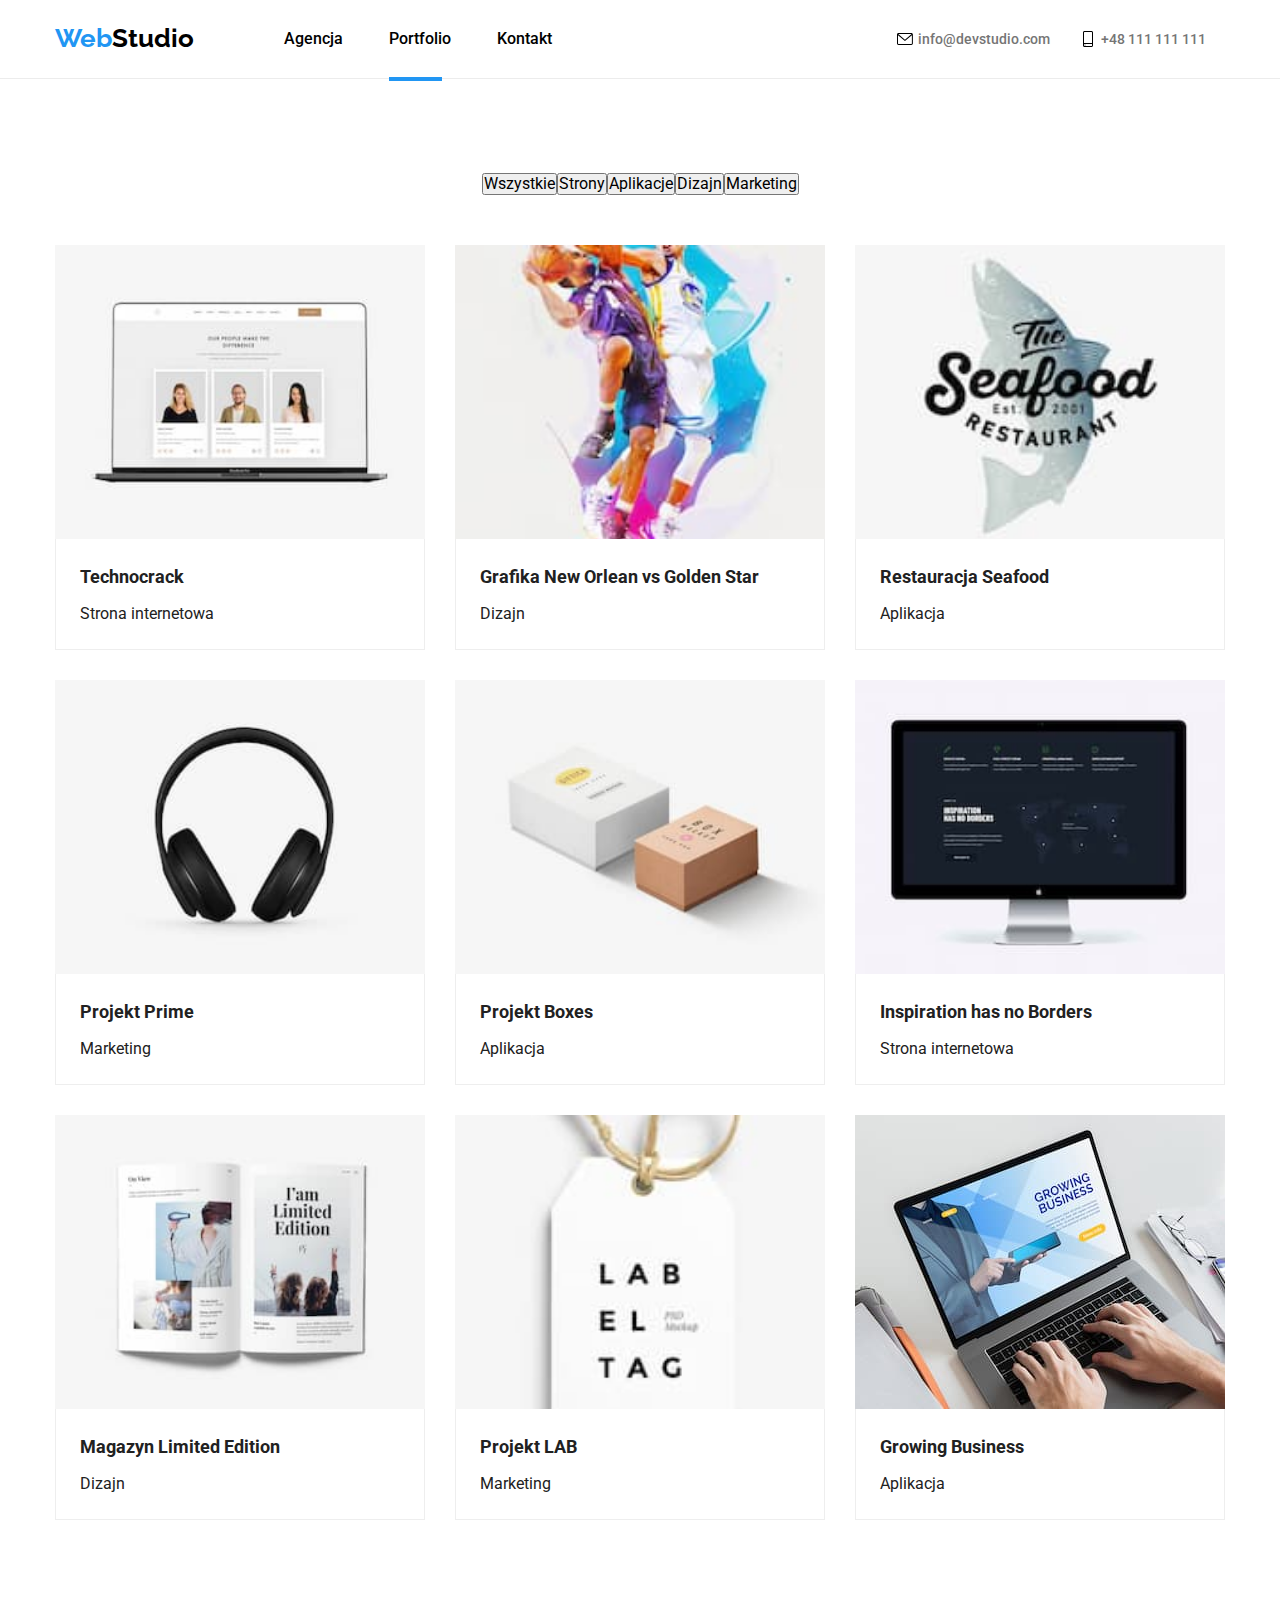
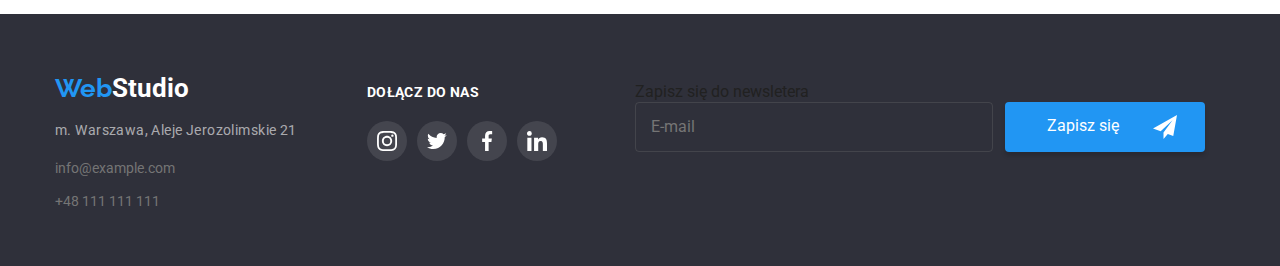
==== commit 970091b4: "aaaaa" ====
--- a/portfolio.html
+++ b/portfolio.html
@@ -63,19 +63,19 @@
                     <div class="button-style">
                  <ul class="button-list">
                     <li>
-                        <button type="button">Wszystkie</button>
-                    </li>
-                    <li>
-                        <button type="button">Strony</button>
-                    </li>
-                    <li>
-                        <button type="button">Aplikacje</button>
-                    </li>
-                    <li>
-                        <button type="button">Dizajn</button>
-                    </li>
-                    <li>
-                        <button type="button">Marketing</button>
+                        <button type="button-list__button">Wszystkie</button>
+                    </li>
+                    <li>
+                        <button type="button-list__button">Strony</button>
+                    </li>
+                    <li>
+                        <button type="button-list__button">Aplikacje</button>
+                    </li>
+                    <li>
+                        <button type="button-list__button">Dizajn</button>
+                    </li>
+                    <li>
+                        <button type="button-list__button">Marketing</button>
                     </li>
                  </ul>
                 </div>
--- a/css/main.min.css
+++ b/css/main.min.css
@@ -1,859 +1 @@
-.visually-hidden {
-  position: absolute !important;
-  clip: rect(1px 1px 1px 1px);
-  clip: rect(1px, 1px, 1px, 1px);
-  padding: 0 !important;
-  border: 0 !important;
-  height: 1px !important;
-  width: 1px !important;
-  overflow: hidden;
-}
-* {
-  -webkit-box-sizing: border-box;
-  box-sizing: border-box;
-  margin: 0;
-  padding: 0;
-}
-:root {
-  --accent-color: #2196f3;
-  --background-color: #2f303a;
-  --contacts-color: rgba(255, 255, 255, 0.6);
-  --contacts-header-color: #757575;
-  --body-background-color: #ffffff;
-  --main-text-color: #212121;
-  --color-icon: #afb1b8;
-  --grey-line-color: #eeeeee;
-  --blue-color: rgba(33, 150, 243, 1);
-  --transition-fn: cubic-bezier(0.4, 0, 0.2, 1);
-}
-body {
-  font-family: "Roboto", "Raleway", sans-serif;
-  color: var(--main-text-color);
-  margin: auto;
-}
-input {
-  outline: none;
-}
-.short-description {
-  padding-top: 94px;
-}
-.second-section {
-  display: -webkit-box;
-  display: -ms-flexbox;
-  display: flex;
-  -ms-flex-pack: distribute;
-  justify-content: space-around;
-  padding-top: 94px;
-  padding-bottom: 94px;
-}
-.photos {
-  background-color: var(--first-background-color);
-  display: inline;
-  color: var(--first-text-color);
-}
-.photos h2 {
-  text-align: center;
-  font-weight: 700;
-  font-size: 36px;
-  padding-bottom: 50px;
-}
-.photos ul {
-  list-style: none;
-  gap: 30px;
-}
-.page {
-  border-bottom: 1px solid #ececec;
-}
-.container {
-  width: 1200px;
-  margin: 0 auto;
-  padding: 0 15px;
-}
-.logo-nav {
-  font-family: "Raleway";
-  font-weight: 700;
-  font-size: 26px;
-}
-.header-nav {
-  font-family: "Raleway";
-  color: var(--accent-color);
-  font-weight: 700;
-  font-size: 26px;
-}
-.navigation-footer-header {
-  display: inline-block;
-  color: #fff;
-  font-weight: 700;
-  font-size: 26px;
-  padding-top: 60px;
-  padding-bottom: 15px;
-}
-.backdrop {
-  z-index: 1;
-  position: fixed;
-  display: -webkit-box;
-  display: -ms-flexbox;
-  display: flex;
-  left: 0;
-  top: 0;
-  width: 100%;
-  height: 100%;
-  background-color: rgba(0, 0, 0, 0.1);
-  -webkit-transition: opacity 250ms ease-in;
-  transition: opacity 250ms ease-in;
-  visibility: 250ms linear;
-  -webkit-transition-timing-function: cubic-bezier(0.4, 0, 0.2, 1);
-  transition-timing-function: cubic-bezier(0.4, 0, 0.2, 1);
-}
-.modal {
-  position: relative;
-  top: 50%;
-  left: 50%;
-  -webkit-transform: translate(-50%, -50%);
-  transform: translate(-50%, -50%);
-  width: 528px;
-  height: 581px;
-  pointer-events: painted;
-  -webkit-box-orient: vertical;
-  -webkit-box-direction: normal;
-  -ms-flex-direction: column;
-  flex-direction: column;
-  background-color: #fff;
-  border-radius: 4px;
-  -webkit-box-shadow: 0px 1px 3px rgba(0, 0, 0, 0.12),
-    0px 1px 1px rgba(0, 0, 0, 0.14), 0px 2px 1px rgba(0, 0, 0, 0.2);
-  box-shadow: 0px 1px 3px rgba(0, 0, 0, 0.12), 0px 1px 1px rgba(0, 0, 0, 0.14),
-    0px 2px 1px rgba(0, 0, 0, 0.2);
-}
-.close-btn {
-  cursor: pointer;
-  width: 30px;
-  height: 30px;
-  border-radius: 50%;
-  background: #fff;
-  border: 1px solid rgba(0, 0, 0, 0.1);
-  position: absolute;
-  top: 8px;
-  right: 8px;
-  -webkit-transition: opacity 250ms ease-in;
-  transition: opacity 250ms ease-in;
-  visibility: 250ms linear;
-}
-.navigation {
-  display: -webkit-box;
-  display: -ms-flexbox;
-  display: flex;
-  -webkit-box-align: center;
-  -ms-flex-align: center;
-  align-items: center;
-  padding-top: 24px;
-  padding-bottom: 24px;
-}
-.navigation h2 {
-  font-size: 26px;
-  padding-right: 90px;
-}
-.navigation a {
-  text-decoration: none;
-  color: #000;
-  font-size: 16px;
-  font-weight: 500;
-}
-.navigation a:focus,
-.navigation a:hover {
-  color: var(--accent-color);
-  -webkit-transition: 250ms;
-  transition: 250ms;
-}
-.contact-links li a:hover svg {
-  fill: var(--accent-color);
-  -webkit-transition: 250ms;
-  transition: 250ms;
-}
-.contact-links a {
-  display: -webkit-box;
-  display: -ms-flexbox;
-  display: flex;
-  -webkit-box-align: center;
-  -ms-flex-align: center;
-  align-items: center;
-  font-size: 14px;
-  line-height: 24px;
-  color: var(--contacts-header-color);
-}
-.contact-links {
-  display: -webkit-box;
-  display: -ms-flexbox;
-  display: flex;
-  -webkit-box-align: center;
-  -ms-flex-align: center;
-  align-items: center;
-  list-style: none;
-  font-size: 14px;
-  line-height: 24px;
-  color: var(--contacts-header-color);
-  padding-left: 345px;
-  gap: 30px;
-}
-.icon-header {
-  margin-right: 5px;
-  width: 16px;
-  height: 16px;
-}
-.icon-header:hover,
-.icon-header:focus {
-  fill: var(--accent-color);
-  -webkit-transition: 250ms;
-  transition: 250ms;
-}
-.contact {
-  font-size: 14px;
-  list-style: none;
-}
-.contact a {
-  display: inline-block;
-  font-size: 14px;
-  line-height: 1.71;
-  color: var(--contacts-header-color);
-  width: 231px;
-  margin-top: 9px;
-  display: block;
-}
-.insidemodal {
-  width: 11px;
-  height: 11px;
-}
-.modal__form-title {
-  margin-top: 40px;
-  font-family: Roboto;
-  font-size: 20px;
-  font-weight: 700;
-  line-height: 23px;
-  letter-spacing: 0.03em;
-  text-align: center;
-  color: #212121;
-  padding-bottom: 2px;
-}
-.modal__text-form {
-  margin-left: 40px;
-  margin-top: 5px;
-  display: -webkit-box;
-  display: -ms-flexbox;
-  display: flex;
-  font-family: Roboto;
-  font-size: 12px;
-  font-weight: 400;
-  line-height: 14px;
-  letter-spacing: 0.01em;
-  text-align: left;
-  color: var(--contacts-hder-color);
-  padding-bottom: 4px;
-}
-.modal__form-box {
-  width: 448px;
-  border: 1px solid rgba(33, 33, 33, 0.2);
-  border-radius: 4px;
-  height: 40px;
-  margin-bottom: 10px;
-  padding-left: 42px;
-}
-.modal__form-box:hover,
-.modal__form-box:focus-within {
-  border: 1px solid var(--accent-color);
-}
-.modal__form-box:hover + svg,
-.modal__form-box:focus-within + svg {
-  fill: #2196f3;
-}
-.modal__icon-person {
-  fill: #212121;
-  height: 12px;
-  width: 12px;
-  position: absolute;
-  top: 102px;
-  left: 60px;
-}
-.modal__icon-phone {
-  fill: #212121;
-  height: 13px;
-  width: 13px;
-  position: absolute;
-  top: 174px;
-  left: 60px;
-}
-.modal__icon-mail {
-  height: 12px;
-  width: 15px;
-  position: absolute;
-  top: 248px;
-  left: 60px;
-}
-.modal__textarea {
-  width: 448px;
-  border: 1px solid rgba(33, 33, 33, 0.2);
-  border-radius: 4px;
-  height: 120px;
-  resize: none;
-  padding: 12px;
-}
-.modal__textarea::-webkit-input-placeholder {
-  font-family: "Roboto";
-  font-style: normal;
-  font-weight: 400;
-  font-size: 12px;
-  line-height: 14px;
-  letter-spacing: 0.01em;
-  color: rgba(117, 117, 117, 0.5);
-}
-.modal__textarea::-moz-placeholder {
-  font-family: "Roboto";
-  font-style: normal;
-  font-weight: 400;
-  font-size: 12px;
-  line-height: 14px;
-  letter-spacing: 0.01em;
-  color: rgba(117, 117, 117, 0.5);
-}
-.modal__textarea:-ms-input-placeholder {
-  font-family: "Roboto";
-  font-style: normal;
-  font-weight: 400;
-  font-size: 12px;
-  line-height: 14px;
-  letter-spacing: 0.01em;
-  color: rgba(117, 117, 117, 0.5);
-}
-.modal__textarea::-ms-input-placeholder {
-  font-family: "Roboto";
-  font-style: normal;
-  font-weight: 400;
-  font-size: 12px;
-  line-height: 14px;
-  letter-spacing: 0.01em;
-  color: rgba(117, 117, 117, 0.5);
-}
-.modal__textarea::placeholder {
-  font-family: "Roboto";
-  font-style: normal;
-  font-weight: 400;
-  font-size: 12px;
-  line-height: 14px;
-  letter-spacing: 0.01em;
-  color: rgba(117, 117, 117, 0.5);
-}
-.legal-checkbox {
-  display: -webkit-box;
-  display: -ms-flexbox;
-  display: flex;
-  -ms-flex-wrap: wrap;
-  flex-wrap: wrap;
-  margin-top: 20px;
-  margin-bottom: 30px;
-  -webkit-box-align: center;
-  -ms-flex-align: center;
-  align-items: center;
-}
-.hide-checkbox {
-  opacity: 0;
-}
-.hide-checkbox:checked + .checkboxspan {
-  background-color: #2196f3;
-  border: none;
-}
-.checkboxspan {
-  display: -webkit-box;
-  display: -ms-flexbox;
-  display: flex;
-  width: 16px;
-  height: 15px;
-  border-radius: 2px;
-  margin-left: 54px;
-  -webkit-box-align: center;
-  -ms-flex-align: center;
-  align-items: center;
-  -webkit-box-pack: center;
-  -ms-flex-pack: center;
-  justify-content: center;
-  border: 2px solid #212121;
-}
-.spancheck {
-  margin-left: 7px;
-  margin-right: 54px;
-  font-size: 14px;
-  line-height: 1.71;
-  color: #757575;
-}
-.description-lorem-ipsum {
-  list-style-type: none;
-  display: -webkit-box;
-  display: -ms-flexbox;
-  display: flex;
-  gap: 30px;
-  padding-left: 15px;
-  padding-right: 15px;
-}
-.icon-main-page {
-  display: -webkit-box;
-  display: -ms-flexbox;
-  display: flex;
-  background-color: #f5f4fa;
-  padding-top: 25px;
-  padding-bottom: 25px;
-  padding-left: 102.34px;
-  padding-right: 102.34px;
-  margin-bottom: 30px;
-  border-radius: 4px;
-}
-.description-title {
-  line-height: 1.36;
-  font-weight: 700;
-  color: var(--brand-color, black);
-  font-size: 14px;
-}
-.description-text {
-  line-height: 1.71;
-  padding-top: 10px;
-  color: var(--description-color);
-  font-size: 14px;
-}
-.client-list {
-  display: block;
-  text-align: center;
-  font-family: "Roboto";
-  font-weight: 700;
-  font-size: 36px;
-  line-height: 1.17;
-  padding-top: 94px;
-  padding-bottom: 50px;
-}
-.primary-client-list {
-  display: -webkit-box;
-  display: -ms-flexbox;
-  display: flex;
-  list-style: none;
-  gap: 30px;
-  padding-bottom: 94px;
-}
-.primary-client-list li {
-  display: -webkit-box;
-  display: -ms-flexbox;
-  display: flex;
-  -webkit-box-pack: center;
-  -ms-flex-pack: center;
-  justify-content: center;
-  -webkit-box-align: center;
-  -ms-flex-align: center;
-  align-items: center;
-  width: 170px;
-  height: 92px;
-  border-radius: 4px;
-  border: 1px solid #afb1b8;
-  fill: var(--color-icon);
-}
-.primary-client-list :focus,
-.primary-client-list :hover {
-  fill: var(--accent-color);
-  border-color: var(--accent-color);
-  cursor: pointer;
-  -webkit-transition: 250ms;
-  transition: 250ms;
-}
-.clients {
-  height: 92px;
-  width: 170px;
-  border: 1px solid var(--social-links-color);
-  border-radius: 4px;
-  display: -webkit-box;
-  display: -ms-flexbox;
-  display: flex;
-  -webkit-box-align: center;
-  -ms-flex-align: center;
-  align-items: center;
-  -webkit-box-pack: center;
-  -ms-flex-pack: center;
-  justify-content: center;
-  -webkit-transition: fill 250ms cubic-bezier(0.4, 0, 0.2, 1) 0ms,
-    border 250ms cubic-bezier(0.4, 0, 0.2, 1) 0ms;
-  transition: fill 250ms cubic-bezier(0.4, 0, 0.2, 1) 0ms,
-    border 250ms cubic-bezier(0.4, 0, 0.2, 1) 0ms;
-}
-.footer-navigation {
-  background-color: var(--background-color);
-  height: 252px;
-}
-.footer-navigation a {
-  text-decoration: none;
-  color: #fff;
-  fill: var(--body-background-color);
-}
-.navigation a:focus,
-.navigation a:hover,
-.footer-navigation a:focus,
-.footer-navigation a:hover {
-  color: var(--accent-color);
-  -webkit-transition: 250ms;
-  transition: 250ms;
-}
-.block {
-  padding-right: 70px;
-}
-.address {
-  font-style: normal;
-  padding-bottom: 5px;
-  color: var(--contacts-color);
-  font-weight: 400;
-  font-size: 14px;
-  line-height: 1.714;
-  letter-spacing: 0.03em;
-}
-.footer-socialmedia-title {
-  font-weight: 700;
-  font-size: 14px;
-  line-height: 1.14;
-  letter-spacing: 0.03em;
-  text-transform: uppercase;
-  color: var(--body-background-color);
-  margin: 0;
-}
-.list-footer-socialmedia-menu {
-  fill: #fff;
-  display: -webkit-box;
-  display: -ms-flexbox;
-  display: flex;
-  padding-top: 20px;
-  gap: 10px;
-}
-.footer-socialmedia-item {
-  fill: #fff;
-  width: 40px;
-  height: 40px;
-  display: -webkit-box;
-  display: -ms-flexbox;
-  display: flex;
-  -webkit-box-pack: center;
-  -ms-flex-pack: center;
-  justify-content: center;
-  -webkit-box-align: center;
-  -ms-flex-align: center;
-  align-items: center;
-  border-radius: 50%;
-  background: rgba(255, 255, 255, 0.1);
-}
-.footer-socialmedia-item:focus,
-.footer-socialmedia-item:hover {
-  cursor: pointer;
-  background-color: var(--accent-color);
-  -webkit-transition-duration: 250ms;
-  transition-duration: 250ms;
-  -webkit-transition-timing-function: cubic-bezier(0.4, 0, 0.2, 1);
-  transition-timing-function: cubic-bezier(0.4, 0, 0.2, 1);
-}
-.footer-socialmedia-svg {
-  fill: #fff;
-}
-.social-network {
-  margin-left: auto;
-  margin-right: auto;
-  display: -webkit-box;
-  display: -ms-flexbox;
-  display: flex;
-  -webkit-box-align: center;
-  -ms-flex-align: center;
-  align-items: center;
-  -webkit-box-pack: center;
-  -ms-flex-pack: center;
-  justify-content: center;
-  gap: 10px;
-  width: 206px;
-  padding-top: 16px;
-  list-style: none;
-}
-.social-network-button-list {
-  display: -webkit-inline-box;
-  display: -ms-inline-flexbox;
-  display: inline-flex;
-  padding: 12px;
-  width: 44px;
-  height: 44px;
-  border-radius: 50%;
-  fill: var(--color-icon);
-}
-.social-network-button-list:hover,
-.social-network-button-list:focus,
-.social-network-button-list:active {
-  background-color: var(--accent-color);
-  fill: var(--body-background-color);
-  -webkit-transition: 250ms;
-  transition: 250ms;
-}
-.form-footer-input:hover,
-.form-footer-input:focus {
-  border-color: var(--accent-color);
-}
-.form-footer {
-  display: -webkit-box;
-  display: -ms-flexbox;
-  display: flex;
-  -webkit-box-orient: vertical;
-  -webkit-box-direction: normal;
-  -ms-flex-direction: column;
-  flex-direction: column;
-  margin-left: 78px;
-}
-.form-footer-label {
-  font-weight: 700;
-  font-size: 14px;
-  text-transform: uppercase;
-  color: #fff;
-  margin-bottom: 20px;
-  margin-top: 72px;
-}
-.form-footer-input {
-  width: 358px;
-  height: 50px;
-  color: rgba(255, 255, 255, 0.6);
-  border: 1px solid rgba(117, 117, 117, 0.3);
-  border-radius: 4px;
-  padding: 16px 15px;
-  background-color: rgba(0, 0, 0, 0);
-  -webkit-transition: border-color 250ms cubic-bezier(0.4, 0, 0.2, 1);
-  transition: border-color 250ms cubic-bezier(0.4, 0, 0.2, 1);
-}
-.formcontainer {
-  display: -webkit-box;
-  display: -ms-flexbox;
-  display: flex;
-}
-.form-button {
-  display: -webkit-box;
-  display: -ms-flexbox;
-  display: flex;
-  -webkit-box-pack: justify;
-  -ms-flex-pack: justify;
-  justify-content: space-between;
-  -webkit-box-align: center;
-  -ms-flex-align: center;
-  align-items: center;
-  margin-left: 12px;
-  width: 200px;
-  height: 50px;
-  border-radius: 4px;
-  border: none;
-  background-color: #2196f3;
-  color: #fff;
-  -webkit-box-shadow: 0px 4px 4px rgba(0, 0, 0, 0.15);
-  box-shadow: 0px 4px 4px rgba(0, 0, 0, 0.15);
-  cursor: pointer;
-  padding: 10px 28px 10px 42px;
-}
-.label {
-  width: 370px;
-  height: 294px;
-  position: relative;
-}
-.text-label {
-  width: 370px;
-  height: 70px;
-  position: absolute;
-  background: rgba(47, 48, 58, 0.8);
-  margin-top: 224px;
-}
-.text-label > p {
-  font-family: "Roboto";
-  font-weight: 700;
-  font-size: 14px;
-  line-height: 16px;
-  text-align: center;
-  text-transform: uppercase;
-  color: var(--body-background-color);
-  padding-top: 27px;
-}
-.button-style {
-  display: -webkit-box;
-  display: -ms-flexbox;
-  display: flex;
-  -ms-flex-pack: distribute;
-  justify-content: space-around;
-  padding-top: 94px;
-  padding-bottom: 50px;
-}
-.button-list {
-  list-style-type: none;
-  display: -webkit-box;
-  display: -ms-flexbox;
-  display: flex;
-}
-.button-list button {
-  font-family: "Roboto";
-  color: #000;
-  font-weight: 500;
-  line-height: 1.6;
-  text-align: center;
-  font-size: 16px;
-  background-color: #f5f4fa;
-  border-radius: 4px;
-  border: none;
-  margin: 0 4px;
-  padding: 6px 22px;
-  letter-spacing: 0.03em;
-}
-.button-list button:focus,
-.button-list button:hover {
-  background-color: var(--accent-color);
-  color: #fff;
-  cursor: pointer;
-  -webkit-box-shadow: 0px 3px 1px rgba(0, 0, 0, 0.1),
-    0px 1px 2px rgba(0, 0, 0, 0.08), 0px 2px 2px rgba(0, 0, 0, 0.12);
-  box-shadow: 0px 3px 1px rgba(0, 0, 0, 0.1), 0px 1px 2px rgba(0, 0, 0, 0.08),
-    0px 2px 2px rgba(0, 0, 0, 0.12);
-  -webkit-transition: 250ms;
-  transition: 250ms;
-}
-.product-center {
-  display: -webkit-box;
-  display: -ms-flexbox;
-  display: flex;
-  -ms-flex-pack: distribute;
-  justify-content: space-around;
-  -ms-flex-wrap: wrap;
-  flex-wrap: wrap;
-  list-style: none;
-  gap: 30px;
-  padding-bottom: 94px;
-}
-.overlay-box {
-  margin: 0;
-  position: relative;
-  overflow: hidden;
-}
-.overlay-box:hover .overlay {
-  -webkit-transform: translatex(0);
-  transform: translatex(0);
-  background: rgba(33, 150, 243, 0.9);
-  -webkit-transition-duration: 250ms;
-  transition-duration: 250ms;
-  -webkit-transition-timing-function: cubic-bezier(0.4, 0, 0.2, 1);
-  transition-timing-function: cubic-bezier(0.4, 0, 0.2, 1);
-}
-.overlay-box:hover {
-  cursor: pointer;
-  -webkit-box-shadow: 0px 1px 1px rgba(0, 0, 0, 0.12),
-    0px 4px 4px rgba(0, 0, 0, 0.06), 1px 4px 6px rgba(0, 0, 0, 0.16);
-  box-shadow: 0px 1px 1px rgba(0, 0, 0, 0.12), 0px 4px 4px rgba(0, 0, 0, 0.06),
-    1px 4px 6px rgba(0, 0, 0, 0.16);
-  -webkit-transition: -webkit-box-shadow 250ms;
-  transition: -webkit-box-shadow 250ms;
-  transition: box-shadow 250ms;
-  transition: box-shadow 250ms, -webkit-box-shadow 250ms;
-  -webkit-transition-timing-function: cubic-bezier(0.4, 0, 0.2, 1);
-  transition-timing-function: cubic-bezier(0.4, 0, 0.2, 1);
-}
-.product {
-  width: 370px;
-}
-.product:hover {
-  cursor: pointer;
-  -webkit-box-shadow: 0px 1px 1px rgba(0, 0, 0, 0.12),
-    0px 4px 4px rgba(0, 0, 0, 0.06), 1px 4px 6px rgba(0, 0, 0, 0.16);
-  box-shadow: 0px 1px 1px rgba(0, 0, 0, 0.12), 0px 4px 4px rgba(0, 0, 0, 0.06),
-    1px 4px 6px rgba(0, 0, 0, 0.16);
-  -webkit-transition: 250ms;
-  transition: 250ms;
-}
-.container-overlay {
-  display: -webkit-box;
-  display: -ms-flexbox;
-  display: flex;
-  height: 294px;
-  position: relative;
-  overflow: hidden;
-}
-.overlay {
-  position: absolute;
-  top: 0;
-  left: 0;
-  width: 100%;
-  height: 100%;
-  -webkit-transform: translateY(100%);
-  transform: translateY(100%);
-  -webkit-transition: 250ms;
-  transition: 250ms;
-  padding: 49px 45px 49px 24px;
-}
-.overlay:focus,
-.overlay:hover {
-  -webkit-transition-duration: 250ms;
-  transition-duration: 250ms;
-  -webkit-transition-timing-function: cubic-bezier(0.4, 0, 0.2, 1);
-  transition-timing-function: cubic-bezier(0.4, 0, 0.2, 1);
-}
-.overlay-text {
-  font-weight: 400;
-  font-size: 18px;
-  color: var(--body-background-color);
-  line-height: 28px;
-  letter-spacing: 0.03em;
-}
-.photo-description {
-  padding: 20px 24px;
-  border-bottom: 1px solid var(--grey-line-color);
-  border-left: 1px solid var(--grey-line-color);
-  border-right: 1px solid var(--grey-line-color);
-}
-.product-name {
-  padding-bottom: 4px;
-  font-weight: 700;
-  font-size: 18px;
-  line-height: 2;
-}
-.product-description {
-  color: var(--description-color);
-  line-height: 1.875;
-  font-size: 16px;
-}
-.team-name {
-  display: block;
-  text-align: center;
-  font-family: "Roboto";
-  font-weight: 700;
-  font-size: 36px;
-  line-height: 1.17;
-  padding-bottom: 50px;
-}
-.selection-image {
-  display: -webkit-box;
-  display: -ms-flexbox;
-  display: flex;
-  list-style: none;
-  -webkit-box-orient: horizontal;
-  -webkit-box-direction: normal;
-  -ms-flex-direction: row;
-  flex-direction: row;
-  -webkit-box-pack: justify;
-  -ms-flex-pack: justify;
-  justify-content: space-between;
-  gap: 30px;
-  padding-bottom: 94px;
-}
-.pictures {
-  width: 270px;
-  height: 428px;
-  -webkit-box-shadow: 0px 1px 3px rgba(0, 0, 0, 0.12),
-    0px 1px 1px rgba(0, 0, 0, 0.14), 0px 2px 1px rgba(0, 0, 0, 0.2);
-  box-shadow: 0px 1px 3px rgba(0, 0, 0, 0.12), 0px 1px 1px rgba(0, 0, 0, 0.14),
-    0px 2px 1px rgba(0, 0, 0, 0.2);
-  border-radius: 0px 0px 4px 4px;
-}
-.pictures-name {
-  font-weight: 500;
-  font-size: 16px;
-  color: var(--main-text-color);
-  text-align: center;
-  padding-top: 30px;
-}
-.specialization {
-  font-size: 16px;
-  color: var(--contacts-header-color);
-  text-align: center;
-  padding-top: 10px;
-} /*# sourceMappingURL=main.min.css.map */
+.visually-hidden{position:absolute !important;clip:rect(1px 1px 1px 1px);clip:rect(1px, 1px, 1px, 1px);padding:0 !important;border:0 !important;height:1px !important;width:1px !important;overflow:hidden}:root{--accent-color: #2196f3;--background-color: #2f303a;--contacts-color: rgba(255, 255, 255, 0.6);--contacts-header-color: #757575;--body-background-color: #ffffff;--main-text-color: #212121;--color-icon: #afb1b8;--grey-line-color: #eeeeee;--blue-color: rgba(33, 150, 243, 1);--transition-fn: cubic-bezier(0.4, 0, 0.2, 1)}*{-webkit-box-sizing:border-box;box-sizing:border-box;margin:0;padding:0}:root{--accent-color: #2196f3;--background-color: #2f303a;--contacts-color: rgba(255, 255, 255, 0.6);--contacts-header-color: #757575;--body-background-color: #ffffff;--main-text-color: #212121;--color-icon: #afb1b8;--grey-line-color: #eeeeee;--blue-color: rgba(33, 150, 243, 1);--transition-fn: cubic-bezier(0.4, 0, 0.2, 1)}.img{-o-object-fit:cover;object-fit:cover;display:block}body{font-family:"Roboto","Raleway",sans-serif;color:var(--main-text-color);margin:auto}input{outline:none}input:hover+svg,input:focus-within+svg{fill:#2196f3}input:checked+.modal__checkbox-icon{fill:var(--accent-color);border-color:var(--accent-color);border-radius:2px;-webkit-transition:border-color 250ms var(--transition-fn);transition:border-color 250ms var(--transition-fn);-webkit-transition:fill 250ms var(--transition-fn);transition:fill 250ms var(--transition-fn)}.page{border-bottom:1px solid #ececec}.container{width:1200px;margin:0 auto;padding:0 15px}.social-network{margin-left:auto;margin-right:auto;display:-webkit-box;display:-ms-flexbox;display:flex;-webkit-box-align:center;-ms-flex-align:center;align-items:center;-webkit-box-pack:center;-ms-flex-pack:center;justify-content:center;gap:10px;width:206px;padding-top:16px;list-style:none}.social-network__button-list{display:-webkit-inline-box;display:-ms-inline-flexbox;display:inline-flex;padding:12px;width:44px;height:44px;border-radius:50%;fill:var(--color-icon)}.social-network__button-list:hover,.social-network__button-list:focus,.social-network__button-list:active{background-color:var(--accent-color);fill:var(--body-background-color);-webkit-transition:250ms;transition:250ms}.backdrop{z-index:1;position:fixed;display:-webkit-box;display:-ms-flexbox;display:flex;left:0;top:0;width:100%;height:100%;background-color:rgba(0,0,0,.1);-webkit-transition:opacity 250ms ease-in;transition:opacity 250ms ease-in;visibility:250ms linear;-webkit-transition-timing-function:cubic-bezier(0.4, 0, 0.2, 1);transition-timing-function:cubic-bezier(0.4, 0, 0.2, 1)}.is-hidden{opacity:0;visibility:hidden;pointer-events:none}.modal{position:relative;top:50%;left:50%;-webkit-transform:translate(-50%, -50%);transform:translate(-50%, -50%);width:528px;height:581px;pointer-events:painted;-webkit-box-orient:vertical;-webkit-box-direction:normal;-ms-flex-direction:column;flex-direction:column;background-color:#fff;border-radius:4px;-webkit-box-shadow:0px 1px 3px rgba(0,0,0,.12),0px 1px 1px rgba(0,0,0,.14),0px 2px 1px rgba(0,0,0,.2);box-shadow:0px 1px 3px rgba(0,0,0,.12),0px 1px 1px rgba(0,0,0,.14),0px 2px 1px rgba(0,0,0,.2)}.modal__form-title{margin-top:40px;font-family:Roboto;font-size:20px;font-weight:700;line-height:23px;letter-spacing:.03em;text-align:center;color:#212121;padding-bottom:2px}.modal__text-form{margin-left:40px;margin-top:5px;display:-webkit-box;display:-ms-flexbox;display:flex;font-family:Roboto;font-size:12px;font-weight:400;line-height:14px;letter-spacing:.01em;text-align:left;color:var(--contacts-hder-color);padding-bottom:4px}.modal__form-box{width:448px;border:1px solid rgba(33,33,33,.2);border-radius:4px;height:40px;margin-bottom:10px;padding-left:42px}.modal__form-box:hover,.modal__form-box:focus-within{border:1px solid var(--accent-color)}.modal__form-box:hover+svg,.modal__form-box:focus-within+svg{fill:#2196f3}.modal__icon-person{fill:#212121;height:12px;width:12px;position:absolute;top:102px;left:60px}.modal__icon-phone{fill:#212121;height:13px;width:13px;position:absolute;top:174px;left:60px}.modal__icon-mail{height:12px;width:15px;position:absolute;top:248px;left:60px}.modal__textarea{width:448px;border:1px solid rgba(33,33,33,.2);border-radius:4px;height:120px;resize:none;padding:12px}.modal__textarea::-webkit-input-placeholder{font-family:"Roboto";font-style:normal;font-weight:400;font-size:12px;line-height:14px;letter-spacing:.01em;color:rgba(117,117,117,.5)}.modal__textarea::-moz-placeholder{font-family:"Roboto";font-style:normal;font-weight:400;font-size:12px;line-height:14px;letter-spacing:.01em;color:rgba(117,117,117,.5)}.modal__textarea:-ms-input-placeholder{font-family:"Roboto";font-style:normal;font-weight:400;font-size:12px;line-height:14px;letter-spacing:.01em;color:rgba(117,117,117,.5)}.modal__textarea::-ms-input-placeholder{font-family:"Roboto";font-style:normal;font-weight:400;font-size:12px;line-height:14px;letter-spacing:.01em;color:rgba(117,117,117,.5)}.modal__textarea::placeholder{font-family:"Roboto";font-style:normal;font-weight:400;font-size:12px;line-height:14px;letter-spacing:.01em;color:rgba(117,117,117,.5)}.modal__checkbox-link{color:var(--accent-color);font-weight:400;font-size:14px;line-height:1.5em;letter-spacing:.03em}.close-btn{cursor:pointer;width:30px;height:30px;border-radius:50%;background:#fff;border:1px solid rgba(0,0,0,.1);position:absolute;top:8px;right:8px;-webkit-transition:opacity 250ms ease-in;transition:opacity 250ms ease-in;visibility:250ms linear}.insidemodal{width:11px;height:11px}.legal-checkbox{display:-webkit-box;display:-ms-flexbox;display:flex;-ms-flex-wrap:wrap;flex-wrap:wrap;margin-top:20px;margin-bottom:30px;-webkit-box-align:center;-ms-flex-align:center;align-items:center}.hide-checkbox{opacity:0}.hide-checkbox:checked+.checkboxspan{background-color:#2196f3;border:none}.checkboxspan{display:-webkit-box;display:-ms-flexbox;display:flex;width:16px;height:15px;border-radius:2px;margin-left:54px;-webkit-box-align:center;-ms-flex-align:center;align-items:center;-webkit-box-pack:center;-ms-flex-pack:center;justify-content:center;border:2px solid #212121}.spancheck{margin-left:7px;margin-right:54px;font-size:14px;line-height:1.71;color:#757575}.checkbutton{display:-webkit-box;display:-ms-flexbox;display:flex;width:200px;height:50px;border-radius:4px;border:none;background-color:#2196f3;color:#fff;-webkit-box-shadow:0px 4px 4px rgba(0,0,0,.15);box-shadow:0px 4px 4px rgba(0,0,0,.15);cursor:pointer;padding:10px 76px 10px 76px;margin-left:auto;margin-right:auto;-webkit-box-pack:center;-ms-flex-pack:center;justify-content:center;-webkit-box-align:center;-ms-flex-align:center;align-items:center}.main-buttons{background-color:var(--accent-color);font-family:"Roboto";line-height:1.87;font-weight:700;font-size:16px;color:#fff;text-align:center;-webkit-box-shadow:0px 4px 4px rgba(0,0,0,.15);box-shadow:0px 4px 4px rgba(0,0,0,.15);border-radius:4px;border:none;padding:10px 41px 10px 42px}.main-buttons:hover{cursor:pointer;-webkit-transition:250ms;transition:250ms}.button-style{display:-webkit-box;display:-ms-flexbox;display:flex;-ms-flex-pack:distribute;justify-content:space-around;padding-top:94px;padding-bottom:50px}.button-list{list-style-type:none;display:-webkit-box;display:-ms-flexbox;display:flex}.button-list__button{font-family:"Roboto";color:#000;font-weight:500;line-height:1.6;text-align:center;font-size:16px;background-color:#f5f4fa;border-radius:4px;border:none;margin:0 4px;padding:6px 22px;letter-spacing:.03em}.button-list__button:focus,.button-list__button:hover{background-color:var(--accent-color);color:#fff;cursor:pointer;-webkit-box-shadow:0px 3px 1px rgba(0,0,0,.1),0px 1px 2px rgba(0,0,0,.08),0px 2px 2px rgba(0,0,0,.12);box-shadow:0px 3px 1px rgba(0,0,0,.1),0px 1px 2px rgba(0,0,0,.08),0px 2px 2px rgba(0,0,0,.12);-webkit-transition:250ms;transition:250ms}.product-center{display:-webkit-box;display:-ms-flexbox;display:flex;-ms-flex-pack:distribute;justify-content:space-around;-ms-flex-wrap:wrap;flex-wrap:wrap;list-style:none;gap:30px;padding-bottom:94px}.overlay-box{margin:0;position:relative;overflow:hidden}.overlay-box:hover{cursor:pointer;-webkit-box-shadow:0px 1px 1px rgba(0,0,0,.12),0px 4px 4px rgba(0,0,0,.06),1px 4px 6px rgba(0,0,0,.16);box-shadow:0px 1px 1px rgba(0,0,0,.12),0px 4px 4px rgba(0,0,0,.06),1px 4px 6px rgba(0,0,0,.16);-webkit-transition:-webkit-box-shadow 250ms;transition:-webkit-box-shadow 250ms;transition:box-shadow 250ms;transition:box-shadow 250ms, -webkit-box-shadow 250ms;-webkit-transition-timing-function:cubic-bezier(0.4, 0, 0.2, 1);transition-timing-function:cubic-bezier(0.4, 0, 0.2, 1)}.overlay-box:hover .overlay{-webkit-transform:translatex(0);transform:translatex(0);background:rgba(33,150,243,.9);-webkit-transition-duration:250ms;transition-duration:250ms;-webkit-transition-timing-function:cubic-bezier(0.4, 0, 0.2, 1);transition-timing-function:cubic-bezier(0.4, 0, 0.2, 1)}.product{width:370px}.product:hover{cursor:pointer;-webkit-box-shadow:0px 1px 1px rgba(0,0,0,.12),0px 4px 4px rgba(0,0,0,.06),1px 4px 6px rgba(0,0,0,.16);box-shadow:0px 1px 1px rgba(0,0,0,.12),0px 4px 4px rgba(0,0,0,.06),1px 4px 6px rgba(0,0,0,.16);-webkit-transition:250ms;transition:250ms}.container-overlay{display:-webkit-box;display:-ms-flexbox;display:flex;height:294px;position:relative;overflow:hidden}.overlay{position:absolute;top:0;left:0;width:100%;height:100%;-webkit-transform:translateY(100%);transform:translateY(100%);-webkit-transition:250ms;transition:250ms;padding:49px 45px 49px 24px}.overlay:focus,.overlay:hover{-webkit-transition-duration:250ms;transition-duration:250ms;-webkit-transition-timing-function:cubic-bezier(0.4, 0, 0.2, 1);transition-timing-function:cubic-bezier(0.4, 0, 0.2, 1)}.overlay-text{font-weight:400;font-size:18px;color:var(--body-background-color);line-height:28px;letter-spacing:.03em}.photo-description{padding:20px 24px;border-bottom:1px solid var(--grey-line-color);border-left:1px solid var(--grey-line-color);border-right:1px solid var(--grey-line-color)}.product-name{padding-bottom:4px;font-weight:700;font-size:18px;line-height:2}.product-description{color:var(--description-color);line-height:1.875;font-size:16px}.navigation{display:-webkit-box;display:-ms-flexbox;display:flex;-webkit-box-align:center;-ms-flex-align:center;align-items:center;padding-top:24px;padding-bottom:24px}.navigation h2{font-size:26px;padding-right:90px}.navigation a{text-decoration:none;color:#000;font-size:16px;font-weight:500}.logo-nav{font-family:"Raleway";font-weight:700;font-size:26px}.header-nav{font-family:"Raleway";color:var(--accent-color);font-weight:700;font-size:26px}.navigation-menu{display:-webkit-box;display:-ms-flexbox;display:flex;list-style:none;gap:46px}.navigation-menu li{display:inline;text-decoration:none}.navigation-menu li:hover{display:inline;text-decoration:none;-webkit-transition:250ms;transition:250ms}.navigation-menu a{text-decoration:none}.navigation-menu a:hover{display:inline;text-decoration:none;-webkit-transition:250ms;transition:250ms}.agency{position:relative}.agency:after{content:"";position:absolute;width:53px;height:4px;background-color:#2196f3;bottom:-33px;left:0px}.link{text-decoration:none;color:var(--main-text-color);-webkit-transition:color 250ms cubic-bezier(0.4, 0, 0.2, 1);transition:color 250ms cubic-bezier(0.4, 0, 0.2, 1)}.contact-links li a:hover svg{fill:var(--accent-color);-webkit-transition:250ms;transition:250ms}.contact-links{display:-webkit-box;display:-ms-flexbox;display:flex;-webkit-box-align:center;-ms-flex-align:center;align-items:center;list-style:none;font-size:14px;line-height:24px;color:var(--contacts-header-color);padding-left:345px;gap:30px}.contact-links a{display:-webkit-box;display:-ms-flexbox;display:flex;-webkit-box-align:center;-ms-flex-align:center;align-items:center;font-size:14px;line-height:24px;color:var(--contacts-header-color)}.icon-header{margin-right:5px;width:16px;height:16px}.icon-header:hover,.icon-header:focus{fill:var(--accent-color);-webkit-transition:250ms;transition:250ms}.main-header{max-width:1600px;display:block;margin:auto;background-image:-webkit-gradient(linear, left top, right top, color-stop(40%, rgba(47, 48, 58, 0.4)), color-stop(40%, rgba(47, 48, 58, 0.4))),url(../Images/Zdjecia/Img.jpg);background-image:linear-gradient(to right, rgba(47, 48, 58, 0.4) 40%, rgba(47, 48, 58, 0.4) 40%),url(../Images/Zdjecia/Img.jpg);background-size:cover}.main-text-content{display:block;text-align:center;padding-top:200px;padding-bottom:280px}.tittle-page{display:-webkit-box;display:-ms-flexbox;display:flex;font-family:"Roboto";font-weight:900;font-size:44px;margin:auto;-ms-flex-pack:distribute;justify-content:space-around;text-transform:uppercase;color:#fff;padding-bottom:30px;letter-spacing:.06em;width:696px}.short-description{padding-top:94px}.description-lorem-ipsum{list-style-type:none;display:-webkit-box;display:-ms-flexbox;display:flex;gap:30px;padding-left:15px;padding-right:15px}.icon-main-page{display:-webkit-box;display:-ms-flexbox;display:flex;background-color:#f5f4fa;padding-top:25px;padding-bottom:25px;padding-left:102.34px;padding-right:102.34px;margin-bottom:30px;border-radius:4px}.description-title{line-height:1.36;font-weight:700;color:var(--brand-color, black);font-size:14px}.description-text{line-height:1.71;padding-top:10px;color:var(--description-color);font-size:14px}.second-section{display:-webkit-box;display:-ms-flexbox;display:flex;-ms-flex-pack:distribute;justify-content:space-around;padding-top:94px;padding-bottom:94px}.photos{background-color:var(--first-background-color);display:inline;color:var(--first-text-color)}.photos h2{text-align:center;font-weight:700;font-size:36px;padding-bottom:50px}.photos ul{list-style:none;gap:30px}.photo{display:-webkit-box;display:-ms-flexbox;display:flex;-webkit-box-align:center;-ms-flex-align:center;align-items:center;-webkit-box-pack:justify;-ms-flex-pack:justify;justify-content:space-between;-webkit-box-orient:horizontal;-webkit-box-direction:normal;-ms-flex-direction:row;flex-direction:row}.label{width:370px;height:294px;position:relative}.text-label{width:370px;height:70px;position:absolute;background:rgba(47,48,58,.8);margin-top:224px}.text-label>p{font-family:"Roboto";font-weight:700;font-size:14px;line-height:16px;text-align:center;text-transform:uppercase;color:var(--body-background-color);padding-top:27px}.dream-team{display:-webkit-box;display:-ms-flexbox;display:flex;-ms-flex-pack:distribute;justify-content:space-around;background-color:#f5f4fa;padding-top:94px;padding-bottom:94px}.team-name{display:block;text-align:center;font-family:"Roboto";font-weight:700;font-size:36px;line-height:1.17;padding-bottom:50px}.selection-image{display:-webkit-box;display:-ms-flexbox;display:flex;list-style:none;-webkit-box-orient:horizontal;-webkit-box-direction:normal;-ms-flex-direction:row;flex-direction:row;-webkit-box-pack:justify;-ms-flex-pack:justify;justify-content:space-between;gap:30px;padding-bottom:94px}.pictures{width:270px;height:428px;-webkit-box-shadow:0px 1px 3px rgba(0,0,0,.12),0px 1px 1px rgba(0,0,0,.14),0px 2px 1px rgba(0,0,0,.2);box-shadow:0px 1px 3px rgba(0,0,0,.12),0px 1px 1px rgba(0,0,0,.14),0px 2px 1px rgba(0,0,0,.2);border-radius:0px 0px 4px 4px}.pictures__name{font-weight:500;font-size:16px;color:var(--main-text-color);text-align:center;padding-top:30px}.specialization{font-size:16px;color:var(--contacts-header-color);text-align:center;padding-top:10px}.client-list{display:block;text-align:center;font-family:"Roboto";font-weight:700;font-size:36px;line-height:1.17;padding-top:94px;padding-bottom:50px}.primary-client-list{display:-webkit-box;display:-ms-flexbox;display:flex;list-style:none;gap:30px;padding-bottom:94px}.primary-client-list:focus,.primary-client-list:hover{fill:var(--accent-color);border-color:var(--accent-color);cursor:pointer;-webkit-transition:250ms;transition:250ms}.primary-client-list li{display:-webkit-box;display:-ms-flexbox;display:flex;-webkit-box-pack:center;-ms-flex-pack:center;justify-content:center;-webkit-box-align:center;-ms-flex-align:center;align-items:center;width:170px;height:92px;border-radius:4px;border:1px solid #afb1b8;fill:var(--color-icon)}.clients{height:92px;width:170px;border:1px solid var(--social-links-color);border-radius:4px;display:-webkit-box;display:-ms-flexbox;display:flex;-webkit-box-align:center;-ms-flex-align:center;align-items:center;-webkit-box-pack:center;-ms-flex-pack:center;justify-content:center;-webkit-transition:fill 250ms cubic-bezier(0.4, 0, 0.2, 1) 0ms,border 250ms cubic-bezier(0.4, 0, 0.2, 1) 0ms;transition:fill 250ms cubic-bezier(0.4, 0, 0.2, 1) 0ms,border 250ms cubic-bezier(0.4, 0, 0.2, 1) 0ms}.form-footer{display:-webkit-box;display:-ms-flexbox;display:flex;-webkit-box-orient:vertical;-webkit-box-direction:normal;-ms-flex-direction:column;flex-direction:column;margin-left:78px}.form-footer__label{font-weight:700;font-size:14px;text-transform:uppercase;color:#fff;margin-bottom:20px;margin-top:72px}.formcontainer{display:-webkit-box;display:-ms-flexbox;display:flex}.form-footer-input{width:358px;height:50px;color:rgba(255,255,255,.6);border:1px solid rgba(117,117,117,.3);border-radius:4px;padding:16px 15px;background-color:rgba(0,0,0,0);-webkit-transition:border-color 250ms cubic-bezier(0.4, 0, 0.2, 1);transition:border-color 250ms cubic-bezier(0.4, 0, 0.2, 1)}.form-footer-input:hover,.form-footer-input:focus{border-color:var(--accent-color)}.form-button{display:-webkit-box;display:-ms-flexbox;display:flex;-webkit-box-pack:justify;-ms-flex-pack:justify;justify-content:space-between;-webkit-box-align:center;-ms-flex-align:center;align-items:center;margin-left:12px;width:200px;height:50px;border-radius:4px;border:none;background-color:#2196f3;color:#fff;-webkit-box-shadow:0px 4px 4px rgba(0,0,0,.15);box-shadow:0px 4px 4px rgba(0,0,0,.15);cursor:pointer;padding:10px 28px 10px 42px}.footer-navigation{background-color:var(--background-color);height:252px}.footer-navigation a{text-decoration:none;color:#fff;fill:var(--body-background-color)}.footer-navigation a:focus,.footer-navigation a:hover{color:var(--accent-color);-webkit-transition:250ms;transition:250ms}.navigation a:focus,.navigation a:hover{color:var(--accent-color);-webkit-transition:250ms;transition:250ms}.test{display:-webkit-box;display:-ms-flexbox;display:flex;-webkit-box-align:baseline;-ms-flex-align:baseline;align-items:baseline}.block{padding-right:70px}.navigation-footer-header{display:inline-block;color:#fff;font-weight:700;font-size:26px;padding-top:60px;padding-bottom:15px}.header-nav{font-family:"Raleway";color:var(--accent-color);font-weight:700;font-size:26px}.address{font-style:normal;padding-bottom:5px;color:var(--contacts-color);font-weight:400;font-size:14px;line-height:1.714;letter-spacing:.03em}.contact{font-size:14px;list-style:none}.contact a{display:inline-block;font-size:14px;line-height:1.71;color:var(--contacts-header-color);width:231px;margin-top:9px;display:block}.footer-socialmedia-title{font-weight:700;font-size:14px;line-height:1.14;letter-spacing:.03em;text-transform:uppercase;color:var(--body-background-color);margin:0}.list-footer-socialmedia-menu{fill:#fff;display:-webkit-box;display:-ms-flexbox;display:flex;padding-top:20px;gap:10px}.footer-socialmedia-item{fill:#fff;width:40px;height:40px;display:-webkit-box;display:-ms-flexbox;display:flex;-webkit-box-pack:center;-ms-flex-pack:center;justify-content:center;-webkit-box-align:center;-ms-flex-align:center;align-items:center;border-radius:50%;background:rgba(255,255,255,.1)}.footer-socialmedia-item:focus,.footer-socialmedia-item:hover{cursor:pointer;background-color:var(--accent-color);-webkit-transition-duration:250ms;transition-duration:250ms;-webkit-transition-timing-function:cubic-bezier(0.4, 0, 0.2, 1);transition-timing-function:cubic-bezier(0.4, 0, 0.2, 1)}.footer-socialmedia-svg{fill:#fff}/*# sourceMappingURL=main.min.css.map */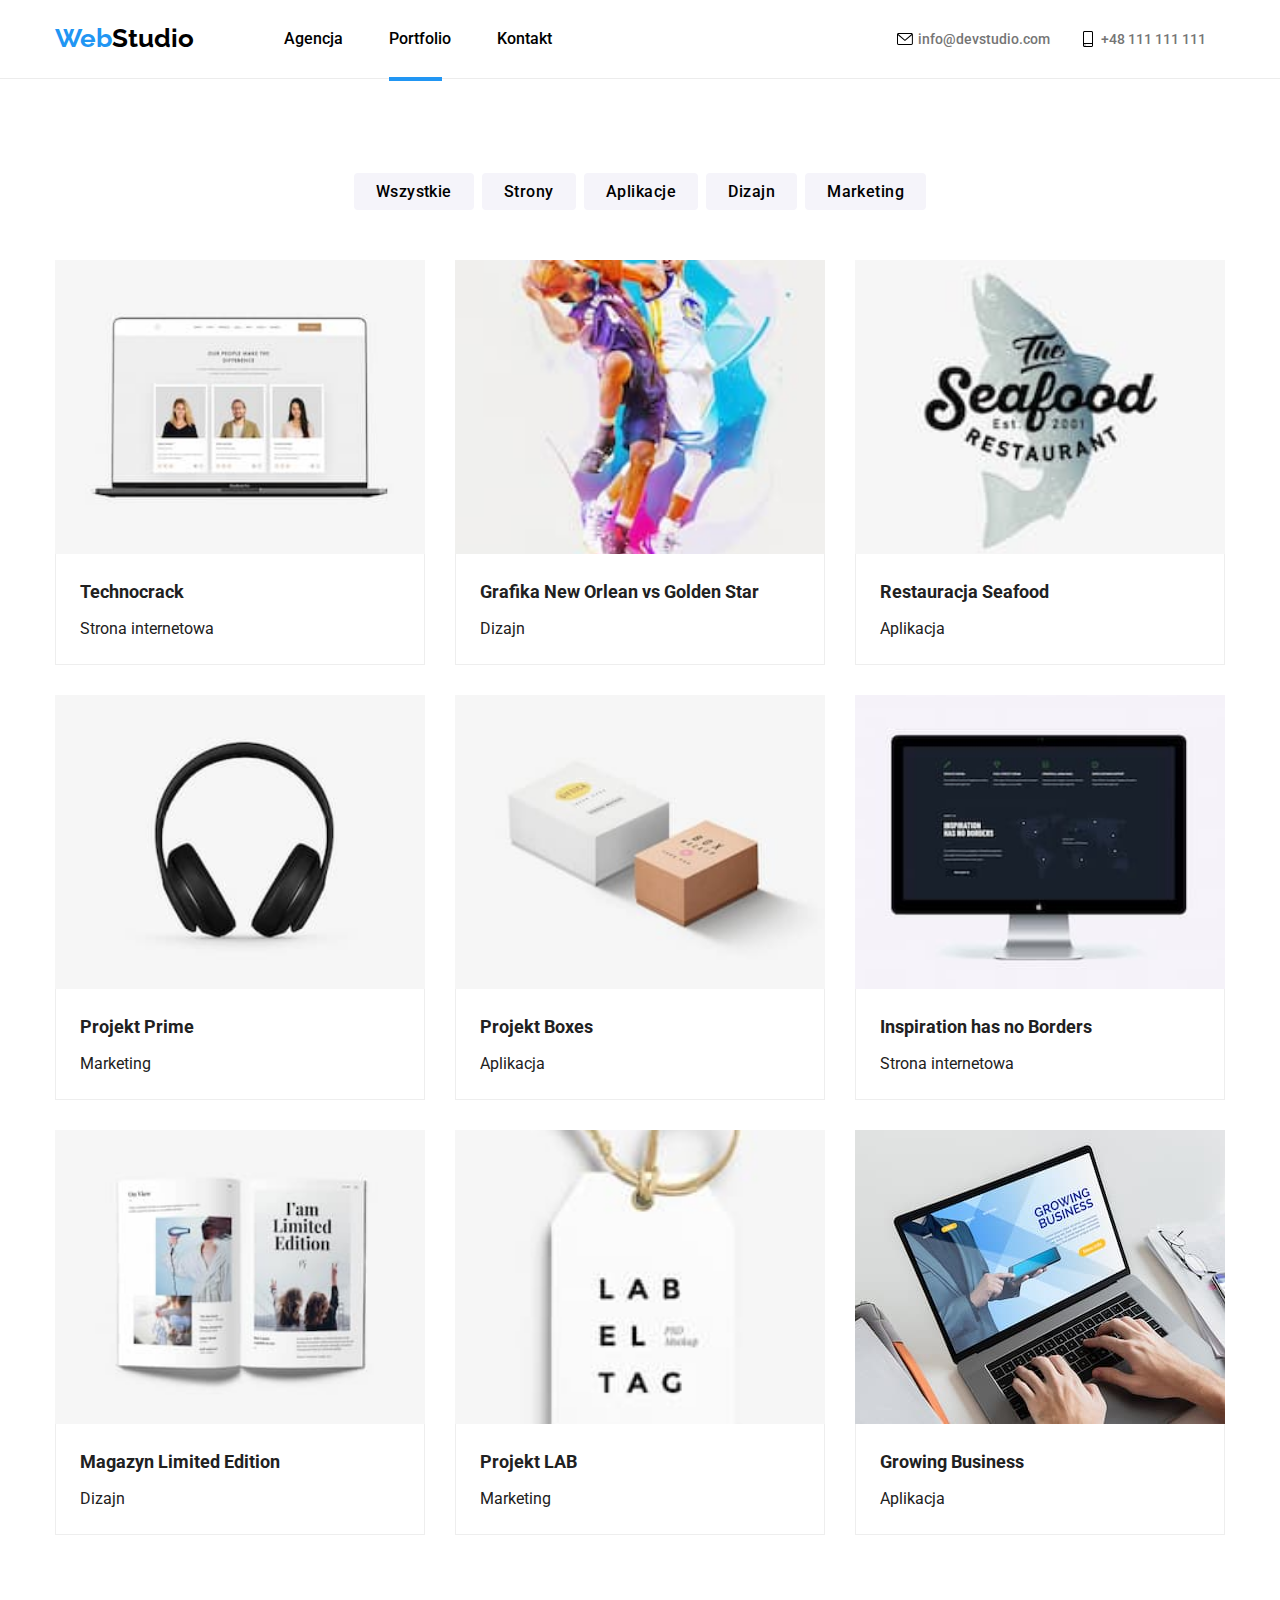
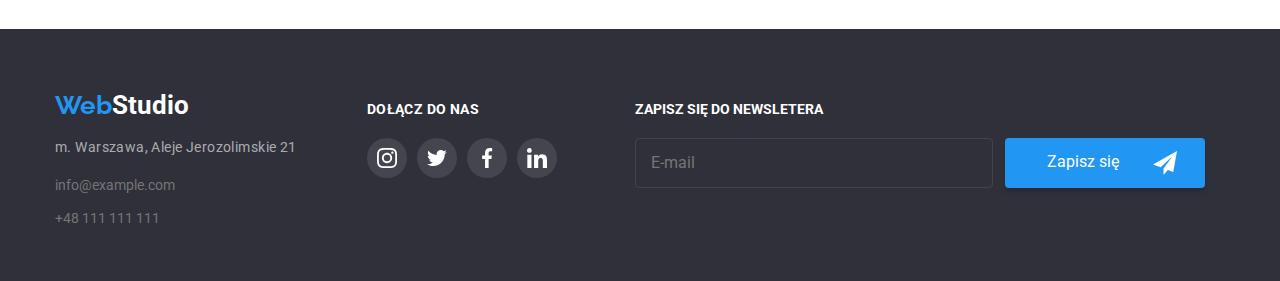
==== commit e70ed40e: "Gotowee" ====
--- a/portfolio.html
+++ b/portfolio.html
@@ -63,19 +63,19 @@
                     <div class="button-style">
                  <ul class="button-list">
                     <li>
-                        <button type="button-list__button">Wszystkie</button>
-                    </li>
-                    <li>
-                        <button type="button-list__button">Strony</button>
-                    </li>
-                    <li>
-                        <button type="button-list__button">Aplikacje</button>
-                    </li>
-                    <li>
-                        <button type="button-list__button">Dizajn</button>
-                    </li>
-                    <li>
-                        <button type="button-list__button">Marketing</button>
+                        <button type="button">Wszystkie</button>
+                    </li>
+                    <li>
+                        <button type="button">Strony</button>
+                    </li>
+                    <li>
+                        <button type="button">Aplikacje</button>
+                    </li>
+                    <li>
+                        <button type="button">Dizajn</button>
+                    </li>
+                    <li>
+                        <button type="button">Marketing</button>
                     </li>
                  </ul>
                 </div>
@@ -377,7 +377,7 @@
                         </ul>
                         </div>
                         <form class="form-footer" name="newslatter">
-                            <label class="form-footer-label" for="email" id="email">
+                            <label class="form-footer__label" for="email" id="email">
                               Zapisz się do newsletera
                             </label>
                             <div class="formcontainer">
--- a/css/main.min.css
+++ b/css/main.min.css
@@ -1 +1 @@
-.visually-hidden{position:absolute !important;clip:rect(1px 1px 1px 1px);clip:rect(1px, 1px, 1px, 1px);padding:0 !important;border:0 !important;height:1px !important;width:1px !important;overflow:hidden}:root{--accent-color: #2196f3;--background-color: #2f303a;--contacts-color: rgba(255, 255, 255, 0.6);--contacts-header-color: #757575;--body-background-color: #ffffff;--main-text-color: #212121;--color-icon: #afb1b8;--grey-line-color: #eeeeee;--blue-color: rgba(33, 150, 243, 1);--transition-fn: cubic-bezier(0.4, 0, 0.2, 1)}*{-webkit-box-sizing:border-box;box-sizing:border-box;margin:0;padding:0}:root{--accent-color: #2196f3;--background-color: #2f303a;--contacts-color: rgba(255, 255, 255, 0.6);--contacts-header-color: #757575;--body-background-color: #ffffff;--main-text-color: #212121;--color-icon: #afb1b8;--grey-line-color: #eeeeee;--blue-color: rgba(33, 150, 243, 1);--transition-fn: cubic-bezier(0.4, 0, 0.2, 1)}.img{-o-object-fit:cover;object-fit:cover;display:block}body{font-family:"Roboto","Raleway",sans-serif;color:var(--main-text-color);margin:auto}input{outline:none}input:hover+svg,input:focus-within+svg{fill:#2196f3}input:checked+.modal__checkbox-icon{fill:var(--accent-color);border-color:var(--accent-color);border-radius:2px;-webkit-transition:border-color 250ms var(--transition-fn);transition:border-color 250ms var(--transition-fn);-webkit-transition:fill 250ms var(--transition-fn);transition:fill 250ms var(--transition-fn)}.page{border-bottom:1px solid #ececec}.container{width:1200px;margin:0 auto;padding:0 15px}.social-network{margin-left:auto;margin-right:auto;display:-webkit-box;display:-ms-flexbox;display:flex;-webkit-box-align:center;-ms-flex-align:center;align-items:center;-webkit-box-pack:center;-ms-flex-pack:center;justify-content:center;gap:10px;width:206px;padding-top:16px;list-style:none}.social-network__button-list{display:-webkit-inline-box;display:-ms-inline-flexbox;display:inline-flex;padding:12px;width:44px;height:44px;border-radius:50%;fill:var(--color-icon)}.social-network__button-list:hover,.social-network__button-list:focus,.social-network__button-list:active{background-color:var(--accent-color);fill:var(--body-background-color);-webkit-transition:250ms;transition:250ms}.backdrop{z-index:1;position:fixed;display:-webkit-box;display:-ms-flexbox;display:flex;left:0;top:0;width:100%;height:100%;background-color:rgba(0,0,0,.1);-webkit-transition:opacity 250ms ease-in;transition:opacity 250ms ease-in;visibility:250ms linear;-webkit-transition-timing-function:cubic-bezier(0.4, 0, 0.2, 1);transition-timing-function:cubic-bezier(0.4, 0, 0.2, 1)}.is-hidden{opacity:0;visibility:hidden;pointer-events:none}.modal{position:relative;top:50%;left:50%;-webkit-transform:translate(-50%, -50%);transform:translate(-50%, -50%);width:528px;height:581px;pointer-events:painted;-webkit-box-orient:vertical;-webkit-box-direction:normal;-ms-flex-direction:column;flex-direction:column;background-color:#fff;border-radius:4px;-webkit-box-shadow:0px 1px 3px rgba(0,0,0,.12),0px 1px 1px rgba(0,0,0,.14),0px 2px 1px rgba(0,0,0,.2);box-shadow:0px 1px 3px rgba(0,0,0,.12),0px 1px 1px rgba(0,0,0,.14),0px 2px 1px rgba(0,0,0,.2)}.modal__form-title{margin-top:40px;font-family:Roboto;font-size:20px;font-weight:700;line-height:23px;letter-spacing:.03em;text-align:center;color:#212121;padding-bottom:2px}.modal__text-form{margin-left:40px;margin-top:5px;display:-webkit-box;display:-ms-flexbox;display:flex;font-family:Roboto;font-size:12px;font-weight:400;line-height:14px;letter-spacing:.01em;text-align:left;color:var(--contacts-hder-color);padding-bottom:4px}.modal__form-box{width:448px;border:1px solid rgba(33,33,33,.2);border-radius:4px;height:40px;margin-bottom:10px;padding-left:42px}.modal__form-box:hover,.modal__form-box:focus-within{border:1px solid var(--accent-color)}.modal__form-box:hover+svg,.modal__form-box:focus-within+svg{fill:#2196f3}.modal__icon-person{fill:#212121;height:12px;width:12px;position:absolute;top:102px;left:60px}.modal__icon-phone{fill:#212121;height:13px;width:13px;position:absolute;top:174px;left:60px}.modal__icon-mail{height:12px;width:15px;position:absolute;top:248px;left:60px}.modal__textarea{width:448px;border:1px solid rgba(33,33,33,.2);border-radius:4px;height:120px;resize:none;padding:12px}.modal__textarea::-webkit-input-placeholder{font-family:"Roboto";font-style:normal;font-weight:400;font-size:12px;line-height:14px;letter-spacing:.01em;color:rgba(117,117,117,.5)}.modal__textarea::-moz-placeholder{font-family:"Roboto";font-style:normal;font-weight:400;font-size:12px;line-height:14px;letter-spacing:.01em;color:rgba(117,117,117,.5)}.modal__textarea:-ms-input-placeholder{font-family:"Roboto";font-style:normal;font-weight:400;font-size:12px;line-height:14px;letter-spacing:.01em;color:rgba(117,117,117,.5)}.modal__textarea::-ms-input-placeholder{font-family:"Roboto";font-style:normal;font-weight:400;font-size:12px;line-height:14px;letter-spacing:.01em;color:rgba(117,117,117,.5)}.modal__textarea::placeholder{font-family:"Roboto";font-style:normal;font-weight:400;font-size:12px;line-height:14px;letter-spacing:.01em;color:rgba(117,117,117,.5)}.modal__checkbox-link{color:var(--accent-color);font-weight:400;font-size:14px;line-height:1.5em;letter-spacing:.03em}.close-btn{cursor:pointer;width:30px;height:30px;border-radius:50%;background:#fff;border:1px solid rgba(0,0,0,.1);position:absolute;top:8px;right:8px;-webkit-transition:opacity 250ms ease-in;transition:opacity 250ms ease-in;visibility:250ms linear}.insidemodal{width:11px;height:11px}.legal-checkbox{display:-webkit-box;display:-ms-flexbox;display:flex;-ms-flex-wrap:wrap;flex-wrap:wrap;margin-top:20px;margin-bottom:30px;-webkit-box-align:center;-ms-flex-align:center;align-items:center}.hide-checkbox{opacity:0}.hide-checkbox:checked+.checkboxspan{background-color:#2196f3;border:none}.checkboxspan{display:-webkit-box;display:-ms-flexbox;display:flex;width:16px;height:15px;border-radius:2px;margin-left:54px;-webkit-box-align:center;-ms-flex-align:center;align-items:center;-webkit-box-pack:center;-ms-flex-pack:center;justify-content:center;border:2px solid #212121}.spancheck{margin-left:7px;margin-right:54px;font-size:14px;line-height:1.71;color:#757575}.checkbutton{display:-webkit-box;display:-ms-flexbox;display:flex;width:200px;height:50px;border-radius:4px;border:none;background-color:#2196f3;color:#fff;-webkit-box-shadow:0px 4px 4px rgba(0,0,0,.15);box-shadow:0px 4px 4px rgba(0,0,0,.15);cursor:pointer;padding:10px 76px 10px 76px;margin-left:auto;margin-right:auto;-webkit-box-pack:center;-ms-flex-pack:center;justify-content:center;-webkit-box-align:center;-ms-flex-align:center;align-items:center}.main-buttons{background-color:var(--accent-color);font-family:"Roboto";line-height:1.87;font-weight:700;font-size:16px;color:#fff;text-align:center;-webkit-box-shadow:0px 4px 4px rgba(0,0,0,.15);box-shadow:0px 4px 4px rgba(0,0,0,.15);border-radius:4px;border:none;padding:10px 41px 10px 42px}.main-buttons:hover{cursor:pointer;-webkit-transition:250ms;transition:250ms}.button-style{display:-webkit-box;display:-ms-flexbox;display:flex;-ms-flex-pack:distribute;justify-content:space-around;padding-top:94px;padding-bottom:50px}.button-list{list-style-type:none;display:-webkit-box;display:-ms-flexbox;display:flex}.button-list__button{font-family:"Roboto";color:#000;font-weight:500;line-height:1.6;text-align:center;font-size:16px;background-color:#f5f4fa;border-radius:4px;border:none;margin:0 4px;padding:6px 22px;letter-spacing:.03em}.button-list__button:focus,.button-list__button:hover{background-color:var(--accent-color);color:#fff;cursor:pointer;-webkit-box-shadow:0px 3px 1px rgba(0,0,0,.1),0px 1px 2px rgba(0,0,0,.08),0px 2px 2px rgba(0,0,0,.12);box-shadow:0px 3px 1px rgba(0,0,0,.1),0px 1px 2px rgba(0,0,0,.08),0px 2px 2px rgba(0,0,0,.12);-webkit-transition:250ms;transition:250ms}.product-center{display:-webkit-box;display:-ms-flexbox;display:flex;-ms-flex-pack:distribute;justify-content:space-around;-ms-flex-wrap:wrap;flex-wrap:wrap;list-style:none;gap:30px;padding-bottom:94px}.overlay-box{margin:0;position:relative;overflow:hidden}.overlay-box:hover{cursor:pointer;-webkit-box-shadow:0px 1px 1px rgba(0,0,0,.12),0px 4px 4px rgba(0,0,0,.06),1px 4px 6px rgba(0,0,0,.16);box-shadow:0px 1px 1px rgba(0,0,0,.12),0px 4px 4px rgba(0,0,0,.06),1px 4px 6px rgba(0,0,0,.16);-webkit-transition:-webkit-box-shadow 250ms;transition:-webkit-box-shadow 250ms;transition:box-shadow 250ms;transition:box-shadow 250ms, -webkit-box-shadow 250ms;-webkit-transition-timing-function:cubic-bezier(0.4, 0, 0.2, 1);transition-timing-function:cubic-bezier(0.4, 0, 0.2, 1)}.overlay-box:hover .overlay{-webkit-transform:translatex(0);transform:translatex(0);background:rgba(33,150,243,.9);-webkit-transition-duration:250ms;transition-duration:250ms;-webkit-transition-timing-function:cubic-bezier(0.4, 0, 0.2, 1);transition-timing-function:cubic-bezier(0.4, 0, 0.2, 1)}.product{width:370px}.product:hover{cursor:pointer;-webkit-box-shadow:0px 1px 1px rgba(0,0,0,.12),0px 4px 4px rgba(0,0,0,.06),1px 4px 6px rgba(0,0,0,.16);box-shadow:0px 1px 1px rgba(0,0,0,.12),0px 4px 4px rgba(0,0,0,.06),1px 4px 6px rgba(0,0,0,.16);-webkit-transition:250ms;transition:250ms}.container-overlay{display:-webkit-box;display:-ms-flexbox;display:flex;height:294px;position:relative;overflow:hidden}.overlay{position:absolute;top:0;left:0;width:100%;height:100%;-webkit-transform:translateY(100%);transform:translateY(100%);-webkit-transition:250ms;transition:250ms;padding:49px 45px 49px 24px}.overlay:focus,.overlay:hover{-webkit-transition-duration:250ms;transition-duration:250ms;-webkit-transition-timing-function:cubic-bezier(0.4, 0, 0.2, 1);transition-timing-function:cubic-bezier(0.4, 0, 0.2, 1)}.overlay-text{font-weight:400;font-size:18px;color:var(--body-background-color);line-height:28px;letter-spacing:.03em}.photo-description{padding:20px 24px;border-bottom:1px solid var(--grey-line-color);border-left:1px solid var(--grey-line-color);border-right:1px solid var(--grey-line-color)}.product-name{padding-bottom:4px;font-weight:700;font-size:18px;line-height:2}.product-description{color:var(--description-color);line-height:1.875;font-size:16px}.navigation{display:-webkit-box;display:-ms-flexbox;display:flex;-webkit-box-align:center;-ms-flex-align:center;align-items:center;padding-top:24px;padding-bottom:24px}.navigation h2{font-size:26px;padding-right:90px}.navigation a{text-decoration:none;color:#000;font-size:16px;font-weight:500}.logo-nav{font-family:"Raleway";font-weight:700;font-size:26px}.header-nav{font-family:"Raleway";color:var(--accent-color);font-weight:700;font-size:26px}.navigation-menu{display:-webkit-box;display:-ms-flexbox;display:flex;list-style:none;gap:46px}.navigation-menu li{display:inline;text-decoration:none}.navigation-menu li:hover{display:inline;text-decoration:none;-webkit-transition:250ms;transition:250ms}.navigation-menu a{text-decoration:none}.navigation-menu a:hover{display:inline;text-decoration:none;-webkit-transition:250ms;transition:250ms}.agency{position:relative}.agency:after{content:"";position:absolute;width:53px;height:4px;background-color:#2196f3;bottom:-33px;left:0px}.link{text-decoration:none;color:var(--main-text-color);-webkit-transition:color 250ms cubic-bezier(0.4, 0, 0.2, 1);transition:color 250ms cubic-bezier(0.4, 0, 0.2, 1)}.contact-links li a:hover svg{fill:var(--accent-color);-webkit-transition:250ms;transition:250ms}.contact-links{display:-webkit-box;display:-ms-flexbox;display:flex;-webkit-box-align:center;-ms-flex-align:center;align-items:center;list-style:none;font-size:14px;line-height:24px;color:var(--contacts-header-color);padding-left:345px;gap:30px}.contact-links a{display:-webkit-box;display:-ms-flexbox;display:flex;-webkit-box-align:center;-ms-flex-align:center;align-items:center;font-size:14px;line-height:24px;color:var(--contacts-header-color)}.icon-header{margin-right:5px;width:16px;height:16px}.icon-header:hover,.icon-header:focus{fill:var(--accent-color);-webkit-transition:250ms;transition:250ms}.main-header{max-width:1600px;display:block;margin:auto;background-image:-webkit-gradient(linear, left top, right top, color-stop(40%, rgba(47, 48, 58, 0.4)), color-stop(40%, rgba(47, 48, 58, 0.4))),url(../Images/Zdjecia/Img.jpg);background-image:linear-gradient(to right, rgba(47, 48, 58, 0.4) 40%, rgba(47, 48, 58, 0.4) 40%),url(../Images/Zdjecia/Img.jpg);background-size:cover}.main-text-content{display:block;text-align:center;padding-top:200px;padding-bottom:280px}.tittle-page{display:-webkit-box;display:-ms-flexbox;display:flex;font-family:"Roboto";font-weight:900;font-size:44px;margin:auto;-ms-flex-pack:distribute;justify-content:space-around;text-transform:uppercase;color:#fff;padding-bottom:30px;letter-spacing:.06em;width:696px}.short-description{padding-top:94px}.description-lorem-ipsum{list-style-type:none;display:-webkit-box;display:-ms-flexbox;display:flex;gap:30px;padding-left:15px;padding-right:15px}.icon-main-page{display:-webkit-box;display:-ms-flexbox;display:flex;background-color:#f5f4fa;padding-top:25px;padding-bottom:25px;padding-left:102.34px;padding-right:102.34px;margin-bottom:30px;border-radius:4px}.description-title{line-height:1.36;font-weight:700;color:var(--brand-color, black);font-size:14px}.description-text{line-height:1.71;padding-top:10px;color:var(--description-color);font-size:14px}.second-section{display:-webkit-box;display:-ms-flexbox;display:flex;-ms-flex-pack:distribute;justify-content:space-around;padding-top:94px;padding-bottom:94px}.photos{background-color:var(--first-background-color);display:inline;color:var(--first-text-color)}.photos h2{text-align:center;font-weight:700;font-size:36px;padding-bottom:50px}.photos ul{list-style:none;gap:30px}.photo{display:-webkit-box;display:-ms-flexbox;display:flex;-webkit-box-align:center;-ms-flex-align:center;align-items:center;-webkit-box-pack:justify;-ms-flex-pack:justify;justify-content:space-between;-webkit-box-orient:horizontal;-webkit-box-direction:normal;-ms-flex-direction:row;flex-direction:row}.label{width:370px;height:294px;position:relative}.text-label{width:370px;height:70px;position:absolute;background:rgba(47,48,58,.8);margin-top:224px}.text-label>p{font-family:"Roboto";font-weight:700;font-size:14px;line-height:16px;text-align:center;text-transform:uppercase;color:var(--body-background-color);padding-top:27px}.dream-team{display:-webkit-box;display:-ms-flexbox;display:flex;-ms-flex-pack:distribute;justify-content:space-around;background-color:#f5f4fa;padding-top:94px;padding-bottom:94px}.team-name{display:block;text-align:center;font-family:"Roboto";font-weight:700;font-size:36px;line-height:1.17;padding-bottom:50px}.selection-image{display:-webkit-box;display:-ms-flexbox;display:flex;list-style:none;-webkit-box-orient:horizontal;-webkit-box-direction:normal;-ms-flex-direction:row;flex-direction:row;-webkit-box-pack:justify;-ms-flex-pack:justify;justify-content:space-between;gap:30px;padding-bottom:94px}.pictures{width:270px;height:428px;-webkit-box-shadow:0px 1px 3px rgba(0,0,0,.12),0px 1px 1px rgba(0,0,0,.14),0px 2px 1px rgba(0,0,0,.2);box-shadow:0px 1px 3px rgba(0,0,0,.12),0px 1px 1px rgba(0,0,0,.14),0px 2px 1px rgba(0,0,0,.2);border-radius:0px 0px 4px 4px}.pictures__name{font-weight:500;font-size:16px;color:var(--main-text-color);text-align:center;padding-top:30px}.specialization{font-size:16px;color:var(--contacts-header-color);text-align:center;padding-top:10px}.client-list{display:block;text-align:center;font-family:"Roboto";font-weight:700;font-size:36px;line-height:1.17;padding-top:94px;padding-bottom:50px}.primary-client-list{display:-webkit-box;display:-ms-flexbox;display:flex;list-style:none;gap:30px;padding-bottom:94px}.primary-client-list:focus,.primary-client-list:hover{fill:var(--accent-color);border-color:var(--accent-color);cursor:pointer;-webkit-transition:250ms;transition:250ms}.primary-client-list li{display:-webkit-box;display:-ms-flexbox;display:flex;-webkit-box-pack:center;-ms-flex-pack:center;justify-content:center;-webkit-box-align:center;-ms-flex-align:center;align-items:center;width:170px;height:92px;border-radius:4px;border:1px solid #afb1b8;fill:var(--color-icon)}.clients{height:92px;width:170px;border:1px solid var(--social-links-color);border-radius:4px;display:-webkit-box;display:-ms-flexbox;display:flex;-webkit-box-align:center;-ms-flex-align:center;align-items:center;-webkit-box-pack:center;-ms-flex-pack:center;justify-content:center;-webkit-transition:fill 250ms cubic-bezier(0.4, 0, 0.2, 1) 0ms,border 250ms cubic-bezier(0.4, 0, 0.2, 1) 0ms;transition:fill 250ms cubic-bezier(0.4, 0, 0.2, 1) 0ms,border 250ms cubic-bezier(0.4, 0, 0.2, 1) 0ms}.form-footer{display:-webkit-box;display:-ms-flexbox;display:flex;-webkit-box-orient:vertical;-webkit-box-direction:normal;-ms-flex-direction:column;flex-direction:column;margin-left:78px}.form-footer__label{font-weight:700;font-size:14px;text-transform:uppercase;color:#fff;margin-bottom:20px;margin-top:72px}.formcontainer{display:-webkit-box;display:-ms-flexbox;display:flex}.form-footer-input{width:358px;height:50px;color:rgba(255,255,255,.6);border:1px solid rgba(117,117,117,.3);border-radius:4px;padding:16px 15px;background-color:rgba(0,0,0,0);-webkit-transition:border-color 250ms cubic-bezier(0.4, 0, 0.2, 1);transition:border-color 250ms cubic-bezier(0.4, 0, 0.2, 1)}.form-footer-input:hover,.form-footer-input:focus{border-color:var(--accent-color)}.form-button{display:-webkit-box;display:-ms-flexbox;display:flex;-webkit-box-pack:justify;-ms-flex-pack:justify;justify-content:space-between;-webkit-box-align:center;-ms-flex-align:center;align-items:center;margin-left:12px;width:200px;height:50px;border-radius:4px;border:none;background-color:#2196f3;color:#fff;-webkit-box-shadow:0px 4px 4px rgba(0,0,0,.15);box-shadow:0px 4px 4px rgba(0,0,0,.15);cursor:pointer;padding:10px 28px 10px 42px}.footer-navigation{background-color:var(--background-color);height:252px}.footer-navigation a{text-decoration:none;color:#fff;fill:var(--body-background-color)}.footer-navigation a:focus,.footer-navigation a:hover{color:var(--accent-color);-webkit-transition:250ms;transition:250ms}.navigation a:focus,.navigation a:hover{color:var(--accent-color);-webkit-transition:250ms;transition:250ms}.test{display:-webkit-box;display:-ms-flexbox;display:flex;-webkit-box-align:baseline;-ms-flex-align:baseline;align-items:baseline}.block{padding-right:70px}.navigation-footer-header{display:inline-block;color:#fff;font-weight:700;font-size:26px;padding-top:60px;padding-bottom:15px}.header-nav{font-family:"Raleway";color:var(--accent-color);font-weight:700;font-size:26px}.address{font-style:normal;padding-bottom:5px;color:var(--contacts-color);font-weight:400;font-size:14px;line-height:1.714;letter-spacing:.03em}.contact{font-size:14px;list-style:none}.contact a{display:inline-block;font-size:14px;line-height:1.71;color:var(--contacts-header-color);width:231px;margin-top:9px;display:block}.footer-socialmedia-title{font-weight:700;font-size:14px;line-height:1.14;letter-spacing:.03em;text-transform:uppercase;color:var(--body-background-color);margin:0}.list-footer-socialmedia-menu{fill:#fff;display:-webkit-box;display:-ms-flexbox;display:flex;padding-top:20px;gap:10px}.footer-socialmedia-item{fill:#fff;width:40px;height:40px;display:-webkit-box;display:-ms-flexbox;display:flex;-webkit-box-pack:center;-ms-flex-pack:center;justify-content:center;-webkit-box-align:center;-ms-flex-align:center;align-items:center;border-radius:50%;background:rgba(255,255,255,.1)}.footer-socialmedia-item:focus,.footer-socialmedia-item:hover{cursor:pointer;background-color:var(--accent-color);-webkit-transition-duration:250ms;transition-duration:250ms;-webkit-transition-timing-function:cubic-bezier(0.4, 0, 0.2, 1);transition-timing-function:cubic-bezier(0.4, 0, 0.2, 1)}.footer-socialmedia-svg{fill:#fff}/*# sourceMappingURL=main.min.css.map */+.visually-hidden{position:absolute !important;clip:rect(1px 1px 1px 1px);clip:rect(1px, 1px, 1px, 1px);padding:0 !important;border:0 !important;height:1px !important;width:1px !important;overflow:hidden}:root{--accent-color: #2196f3;--background-color: #2f303a;--contacts-color: rgba(255, 255, 255, 0.6);--contacts-header-color: #757575;--body-background-color: #ffffff;--main-text-color: #212121;--color-icon: #afb1b8;--grey-line-color: #eeeeee;--blue-color: rgba(33, 150, 243, 1);--transition-fn: cubic-bezier(0.4, 0, 0.2, 1)}*{-webkit-box-sizing:border-box;box-sizing:border-box;margin:0;padding:0}:root{--accent-color: #2196f3;--background-color: #2f303a;--contacts-color: rgba(255, 255, 255, 0.6);--contacts-header-color: #757575;--body-background-color: #ffffff;--main-text-color: #212121;--color-icon: #afb1b8;--grey-line-color: #eeeeee;--blue-color: rgba(33, 150, 243, 1);--transition-fn: cubic-bezier(0.4, 0, 0.2, 1)}.img{-o-object-fit:cover;object-fit:cover;display:block}body{font-family:"Roboto","Raleway",sans-serif;color:var(--main-text-color);margin:auto}input{outline:none}input:hover+svg,input:focus-within+svg{fill:#2196f3}input:checked+.modal__checkbox-icon{fill:var(--accent-color);border-color:var(--accent-color);border-radius:2px;-webkit-transition:border-color 250ms var(--transition-fn);transition:border-color 250ms var(--transition-fn);-webkit-transition:fill 250ms var(--transition-fn);transition:fill 250ms var(--transition-fn)}.page{border-bottom:1px solid #ececec}.container{width:1200px;margin:0 auto;padding:0 15px}.social-network{margin-left:auto;margin-right:auto;display:-webkit-box;display:-ms-flexbox;display:flex;-webkit-box-align:center;-ms-flex-align:center;align-items:center;-webkit-box-pack:center;-ms-flex-pack:center;justify-content:center;gap:10px;width:206px;padding-top:16px;list-style:none}.social-network__button-list{display:-webkit-inline-box;display:-ms-inline-flexbox;display:inline-flex;padding:12px;width:44px;height:44px;border-radius:50%;fill:var(--color-icon)}.social-network__button-list:hover,.social-network__button-list:focus,.social-network__button-list:active{background-color:var(--accent-color);fill:var(--body-background-color);-webkit-transition:250ms;transition:250ms}.backdrop{z-index:1;position:fixed;display:-webkit-box;display:-ms-flexbox;display:flex;left:0;top:0;width:100%;height:100%;background-color:rgba(0,0,0,.1);-webkit-transition:opacity 250ms ease-in;transition:opacity 250ms ease-in;visibility:250ms linear;-webkit-transition-timing-function:cubic-bezier(0.4, 0, 0.2, 1);transition-timing-function:cubic-bezier(0.4, 0, 0.2, 1)}.is-hidden{opacity:0;visibility:hidden;pointer-events:none}.modal{position:relative;top:50%;left:50%;-webkit-transform:translate(-50%, -50%);transform:translate(-50%, -50%);width:528px;height:581px;pointer-events:painted;-webkit-box-orient:vertical;-webkit-box-direction:normal;-ms-flex-direction:column;flex-direction:column;background-color:#fff;border-radius:4px;-webkit-box-shadow:0px 1px 3px rgba(0,0,0,.12),0px 1px 1px rgba(0,0,0,.14),0px 2px 1px rgba(0,0,0,.2);box-shadow:0px 1px 3px rgba(0,0,0,.12),0px 1px 1px rgba(0,0,0,.14),0px 2px 1px rgba(0,0,0,.2)}.modal__form-title{margin-top:40px;font-family:Roboto;font-size:20px;font-weight:700;line-height:23px;letter-spacing:.03em;text-align:center;color:#212121;padding-bottom:2px}.modal__text-form{margin-left:40px;margin-top:5px;display:-webkit-box;display:-ms-flexbox;display:flex;font-family:Roboto;font-size:12px;font-weight:400;line-height:14px;letter-spacing:.01em;text-align:left;color:var(--contacts-hder-color);padding-bottom:4px}.modal__form-box{width:448px;border:1px solid rgba(33,33,33,.2);border-radius:4px;height:40px;margin-bottom:10px;padding-left:42px}.modal__form-box:hover,.modal__form-box:focus-within{border:1px solid var(--accent-color)}.modal__form-box:hover+svg,.modal__form-box:focus-within+svg{fill:#2196f3}.modal__icon-person{fill:#212121;height:12px;width:12px;position:absolute;top:102px;left:60px}.modal__icon-phone{fill:#212121;height:13px;width:13px;position:absolute;top:174px;left:60px}.modal__icon-mail{height:12px;width:15px;position:absolute;top:248px;left:60px}.modal__textarea{width:448px;border:1px solid rgba(33,33,33,.2);border-radius:4px;height:120px;resize:none;padding:12px}.modal__textarea::-webkit-input-placeholder{font-family:"Roboto";font-style:normal;font-weight:400;font-size:12px;line-height:14px;letter-spacing:.01em;color:rgba(117,117,117,.5)}.modal__textarea::-moz-placeholder{font-family:"Roboto";font-style:normal;font-weight:400;font-size:12px;line-height:14px;letter-spacing:.01em;color:rgba(117,117,117,.5)}.modal__textarea:-ms-input-placeholder{font-family:"Roboto";font-style:normal;font-weight:400;font-size:12px;line-height:14px;letter-spacing:.01em;color:rgba(117,117,117,.5)}.modal__textarea::-ms-input-placeholder{font-family:"Roboto";font-style:normal;font-weight:400;font-size:12px;line-height:14px;letter-spacing:.01em;color:rgba(117,117,117,.5)}.modal__textarea::placeholder{font-family:"Roboto";font-style:normal;font-weight:400;font-size:12px;line-height:14px;letter-spacing:.01em;color:rgba(117,117,117,.5)}.modal__checkbox-link{color:var(--accent-color);font-weight:400;font-size:14px;line-height:1.5em;letter-spacing:.03em}.close-btn{cursor:pointer;width:30px;height:30px;border-radius:50%;background:#fff;border:1px solid rgba(0,0,0,.1);position:absolute;top:8px;right:8px;-webkit-transition:opacity 250ms ease-in;transition:opacity 250ms ease-in;visibility:250ms linear}.insidemodal{width:11px;height:11px}.legal-checkbox{display:-webkit-box;display:-ms-flexbox;display:flex;-ms-flex-wrap:wrap;flex-wrap:wrap;margin-top:20px;margin-bottom:30px;-webkit-box-align:center;-ms-flex-align:center;align-items:center}.hide-checkbox{opacity:0}.hide-checkbox:checked+.checkboxspan{background-color:#2196f3;border:none}.checkboxspan{display:-webkit-box;display:-ms-flexbox;display:flex;width:16px;height:15px;border-radius:2px;margin-left:54px;-webkit-box-align:center;-ms-flex-align:center;align-items:center;-webkit-box-pack:center;-ms-flex-pack:center;justify-content:center;border:2px solid #212121}.spancheck{margin-left:7px;margin-right:54px;font-size:14px;line-height:1.71;color:#757575}.checkbutton{display:-webkit-box;display:-ms-flexbox;display:flex;width:200px;height:50px;border-radius:4px;border:none;background-color:#2196f3;color:#fff;-webkit-box-shadow:0px 4px 4px rgba(0,0,0,.15);box-shadow:0px 4px 4px rgba(0,0,0,.15);cursor:pointer;padding:10px 76px 10px 76px;margin-left:auto;margin-right:auto;-webkit-box-pack:center;-ms-flex-pack:center;justify-content:center;-webkit-box-align:center;-ms-flex-align:center;align-items:center}.main-buttons{background-color:var(--accent-color);font-family:"Roboto";line-height:1.87;font-weight:700;font-size:16px;color:#fff;text-align:center;-webkit-box-shadow:0px 4px 4px rgba(0,0,0,.15);box-shadow:0px 4px 4px rgba(0,0,0,.15);border-radius:4px;border:none;padding:10px 41px 10px 42px}.main-buttons:hover{cursor:pointer;-webkit-transition:250ms;transition:250ms}.button-style{display:-webkit-box;display:-ms-flexbox;display:flex;-ms-flex-pack:distribute;justify-content:space-around;padding-top:94px;padding-bottom:50px}.button-list{list-style-type:none;display:-webkit-box;display:-ms-flexbox;display:flex}.button-list button{font-family:"Roboto";color:#000;font-weight:500;line-height:1.6;text-align:center;font-size:16px;background-color:#f5f4fa;border-radius:4px;border:none;margin:0 4px;padding:6px 22px;letter-spacing:.03em}.button-list button:focus,.button-list button:hover{background-color:var(--accent-color);color:#fff;cursor:pointer;-webkit-box-shadow:0px 3px 1px rgba(0,0,0,.1),0px 1px 2px rgba(0,0,0,.08),0px 2px 2px rgba(0,0,0,.12);box-shadow:0px 3px 1px rgba(0,0,0,.1),0px 1px 2px rgba(0,0,0,.08),0px 2px 2px rgba(0,0,0,.12);-webkit-transition:250ms;transition:250ms}.product-center{display:-webkit-box;display:-ms-flexbox;display:flex;-ms-flex-pack:distribute;justify-content:space-around;-ms-flex-wrap:wrap;flex-wrap:wrap;list-style:none;gap:30px;padding-bottom:94px}.overlay-box{margin:0;position:relative;overflow:hidden}.overlay-box:hover{cursor:pointer;-webkit-box-shadow:0px 1px 1px rgba(0,0,0,.12),0px 4px 4px rgba(0,0,0,.06),1px 4px 6px rgba(0,0,0,.16);box-shadow:0px 1px 1px rgba(0,0,0,.12),0px 4px 4px rgba(0,0,0,.06),1px 4px 6px rgba(0,0,0,.16);-webkit-transition:-webkit-box-shadow 250ms;transition:-webkit-box-shadow 250ms;transition:box-shadow 250ms;transition:box-shadow 250ms, -webkit-box-shadow 250ms;-webkit-transition-timing-function:cubic-bezier(0.4, 0, 0.2, 1);transition-timing-function:cubic-bezier(0.4, 0, 0.2, 1)}.overlay-box:hover .overlay{-webkit-transform:translatex(0);transform:translatex(0);background:rgba(33,150,243,.9);-webkit-transition-duration:250ms;transition-duration:250ms;-webkit-transition-timing-function:cubic-bezier(0.4, 0, 0.2, 1);transition-timing-function:cubic-bezier(0.4, 0, 0.2, 1)}.product{width:370px}.product:hover{cursor:pointer;-webkit-box-shadow:0px 1px 1px rgba(0,0,0,.12),0px 4px 4px rgba(0,0,0,.06),1px 4px 6px rgba(0,0,0,.16);box-shadow:0px 1px 1px rgba(0,0,0,.12),0px 4px 4px rgba(0,0,0,.06),1px 4px 6px rgba(0,0,0,.16);-webkit-transition:250ms;transition:250ms}.container-overlay{display:-webkit-box;display:-ms-flexbox;display:flex;height:294px;position:relative;overflow:hidden}.overlay{position:absolute;top:0;left:0;width:100%;height:100%;-webkit-transform:translateY(100%);transform:translateY(100%);-webkit-transition:250ms;transition:250ms;padding:49px 45px 49px 24px}.overlay:focus,.overlay:hover{-webkit-transition-duration:250ms;transition-duration:250ms;-webkit-transition-timing-function:cubic-bezier(0.4, 0, 0.2, 1);transition-timing-function:cubic-bezier(0.4, 0, 0.2, 1)}.overlay-text{font-weight:400;font-size:18px;color:var(--body-background-color);line-height:28px;letter-spacing:.03em}.photo-description{padding:20px 24px;border-bottom:1px solid var(--grey-line-color);border-left:1px solid var(--grey-line-color);border-right:1px solid var(--grey-line-color)}.product-name{padding-bottom:4px;font-weight:700;font-size:18px;line-height:2}.product-description{color:var(--description-color);line-height:1.875;font-size:16px}.navigation{display:-webkit-box;display:-ms-flexbox;display:flex;-webkit-box-align:center;-ms-flex-align:center;align-items:center;padding-top:24px;padding-bottom:24px}.navigation h2{font-size:26px;padding-right:90px}.navigation a{text-decoration:none;color:#000;font-size:16px;font-weight:500}.logo-nav{font-family:"Raleway";font-weight:700;font-size:26px}.header-nav{font-family:"Raleway";color:var(--accent-color);font-weight:700;font-size:26px}.navigation-menu{display:-webkit-box;display:-ms-flexbox;display:flex;list-style:none;gap:46px}.navigation-menu li{display:inline;text-decoration:none}.navigation-menu li:hover{display:inline;text-decoration:none;-webkit-transition:250ms;transition:250ms}.navigation-menu a{text-decoration:none}.navigation-menu a:hover{display:inline;text-decoration:none;-webkit-transition:250ms;transition:250ms}.agency{position:relative}.agency:after{content:"";position:absolute;width:53px;height:4px;background-color:#2196f3;bottom:-33px;left:0px}.link{text-decoration:none;color:var(--main-text-color);-webkit-transition:color 250ms cubic-bezier(0.4, 0, 0.2, 1);transition:color 250ms cubic-bezier(0.4, 0, 0.2, 1)}.contact-links li a:hover svg{fill:var(--accent-color);-webkit-transition:250ms;transition:250ms}.contact-links{display:-webkit-box;display:-ms-flexbox;display:flex;-webkit-box-align:center;-ms-flex-align:center;align-items:center;list-style:none;font-size:14px;line-height:24px;color:var(--contacts-header-color);padding-left:345px;gap:30px}.contact-links a{display:-webkit-box;display:-ms-flexbox;display:flex;-webkit-box-align:center;-ms-flex-align:center;align-items:center;font-size:14px;line-height:24px;color:var(--contacts-header-color)}.icon-header{margin-right:5px;width:16px;height:16px}.icon-header:hover,.icon-header:focus{fill:var(--accent-color);-webkit-transition:250ms;transition:250ms}.main-header{max-width:1600px;display:block;margin:auto;background-image:-webkit-gradient(linear, left top, right top, color-stop(40%, rgba(47, 48, 58, 0.4)), color-stop(40%, rgba(47, 48, 58, 0.4))),url(../Images/Zdjecia/Img.jpg);background-image:linear-gradient(to right, rgba(47, 48, 58, 0.4) 40%, rgba(47, 48, 58, 0.4) 40%),url(../Images/Zdjecia/Img.jpg);background-size:cover}.main-text-content{display:block;text-align:center;padding-top:200px;padding-bottom:280px}.tittle-page{display:-webkit-box;display:-ms-flexbox;display:flex;font-family:"Roboto";font-weight:900;font-size:44px;margin:auto;-ms-flex-pack:distribute;justify-content:space-around;text-transform:uppercase;color:#fff;padding-bottom:30px;letter-spacing:.06em;width:696px}.short-description{padding-top:94px}.description-lorem-ipsum{list-style-type:none;display:-webkit-box;display:-ms-flexbox;display:flex;gap:30px;padding-left:15px;padding-right:15px}.icon-main-page{display:-webkit-box;display:-ms-flexbox;display:flex;background-color:#f5f4fa;padding-top:25px;padding-bottom:25px;padding-left:102.34px;padding-right:102.34px;margin-bottom:30px;border-radius:4px}.description-title{line-height:1.36;font-weight:700;color:var(--brand-color, black);font-size:14px}.description-text{line-height:1.71;padding-top:10px;color:var(--description-color);font-size:14px}.second-section{display:-webkit-box;display:-ms-flexbox;display:flex;-ms-flex-pack:distribute;justify-content:space-around;padding-top:94px;padding-bottom:94px}.photos{background-color:var(--first-background-color);display:inline;color:var(--first-text-color)}.photos h2{text-align:center;font-weight:700;font-size:36px;padding-bottom:50px}.photos ul{list-style:none;gap:30px}.photo{display:-webkit-box;display:-ms-flexbox;display:flex;-webkit-box-align:center;-ms-flex-align:center;align-items:center;-webkit-box-pack:justify;-ms-flex-pack:justify;justify-content:space-between;-webkit-box-orient:horizontal;-webkit-box-direction:normal;-ms-flex-direction:row;flex-direction:row}.label{width:370px;height:294px;position:relative}.text-label{width:370px;height:70px;position:absolute;background:rgba(47,48,58,.8);margin-top:224px}.text-label>p{font-family:"Roboto";font-weight:700;font-size:14px;line-height:16px;text-align:center;text-transform:uppercase;color:var(--body-background-color);padding-top:27px}.dream-team{display:-webkit-box;display:-ms-flexbox;display:flex;-ms-flex-pack:distribute;justify-content:space-around;background-color:#f5f4fa;padding-top:94px;padding-bottom:94px}.team-name{display:block;text-align:center;font-family:"Roboto";font-weight:700;font-size:36px;line-height:1.17;padding-bottom:50px}.selection-image{display:-webkit-box;display:-ms-flexbox;display:flex;list-style:none;-webkit-box-orient:horizontal;-webkit-box-direction:normal;-ms-flex-direction:row;flex-direction:row;-webkit-box-pack:justify;-ms-flex-pack:justify;justify-content:space-between;gap:30px;padding-bottom:94px}.pictures{width:270px;height:428px;-webkit-box-shadow:0px 1px 3px rgba(0,0,0,.12),0px 1px 1px rgba(0,0,0,.14),0px 2px 1px rgba(0,0,0,.2);box-shadow:0px 1px 3px rgba(0,0,0,.12),0px 1px 1px rgba(0,0,0,.14),0px 2px 1px rgba(0,0,0,.2);border-radius:0px 0px 4px 4px}.pictures__name{font-weight:500;font-size:16px;color:var(--main-text-color);text-align:center;padding-top:30px}.specialization{font-size:16px;color:var(--contacts-header-color);text-align:center;padding-top:10px}.client-list{display:block;text-align:center;font-family:"Roboto";font-weight:700;font-size:36px;line-height:1.17;padding-top:94px;padding-bottom:50px}.primary-client-list{display:-webkit-box;display:-ms-flexbox;display:flex;list-style:none;gap:30px;padding-bottom:94px}.primary-client-list:focus,.primary-client-list:hover{fill:var(--accent-color);border-color:var(--accent-color);cursor:pointer;-webkit-transition:250ms;transition:250ms}.primary-client-list li{display:-webkit-box;display:-ms-flexbox;display:flex;-webkit-box-pack:center;-ms-flex-pack:center;justify-content:center;-webkit-box-align:center;-ms-flex-align:center;align-items:center;width:170px;height:92px;border-radius:4px;border:1px solid #afb1b8;fill:var(--color-icon)}.clients{height:92px;width:170px;border:1px solid var(--social-links-color);border-radius:4px;display:-webkit-box;display:-ms-flexbox;display:flex;-webkit-box-align:center;-ms-flex-align:center;align-items:center;-webkit-box-pack:center;-ms-flex-pack:center;justify-content:center;-webkit-transition:fill 250ms cubic-bezier(0.4, 0, 0.2, 1) 0ms,border 250ms cubic-bezier(0.4, 0, 0.2, 1) 0ms;transition:fill 250ms cubic-bezier(0.4, 0, 0.2, 1) 0ms,border 250ms cubic-bezier(0.4, 0, 0.2, 1) 0ms}.form-footer{display:-webkit-box;display:-ms-flexbox;display:flex;-webkit-box-orient:vertical;-webkit-box-direction:normal;-ms-flex-direction:column;flex-direction:column;margin-left:78px}.form-footer__label{font-weight:700;font-size:14px;text-transform:uppercase;color:#fff;margin-bottom:20px;margin-top:72px}.formcontainer{display:-webkit-box;display:-ms-flexbox;display:flex}.form-footer-input{width:358px;height:50px;color:rgba(255,255,255,.6);border:1px solid rgba(117,117,117,.3);border-radius:4px;padding:16px 15px;background-color:rgba(0,0,0,0);-webkit-transition:border-color 250ms cubic-bezier(0.4, 0, 0.2, 1);transition:border-color 250ms cubic-bezier(0.4, 0, 0.2, 1)}.form-footer-input:hover,.form-footer-input:focus{border-color:var(--accent-color)}.form-button{display:-webkit-box;display:-ms-flexbox;display:flex;-webkit-box-pack:justify;-ms-flex-pack:justify;justify-content:space-between;-webkit-box-align:center;-ms-flex-align:center;align-items:center;margin-left:12px;width:200px;height:50px;border-radius:4px;border:none;background-color:#2196f3;color:#fff;-webkit-box-shadow:0px 4px 4px rgba(0,0,0,.15);box-shadow:0px 4px 4px rgba(0,0,0,.15);cursor:pointer;padding:10px 28px 10px 42px}.footer-navigation{background-color:var(--background-color);height:252px}.footer-navigation a{text-decoration:none;color:#fff;fill:var(--body-background-color)}.footer-navigation a:focus,.footer-navigation a:hover{color:var(--accent-color);-webkit-transition:250ms;transition:250ms}.navigation a:focus,.navigation a:hover{color:var(--accent-color);-webkit-transition:250ms;transition:250ms}.test{display:-webkit-box;display:-ms-flexbox;display:flex;-webkit-box-align:baseline;-ms-flex-align:baseline;align-items:baseline}.block{padding-right:70px}.navigation-footer-header{display:inline-block;color:#fff;font-weight:700;font-size:26px;padding-top:60px;padding-bottom:15px}.header-nav{font-family:"Raleway";color:var(--accent-color);font-weight:700;font-size:26px}.address{font-style:normal;padding-bottom:5px;color:var(--contacts-color);font-weight:400;font-size:14px;line-height:1.714;letter-spacing:.03em}.contact{font-size:14px;list-style:none}.contact a{display:inline-block;font-size:14px;line-height:1.71;color:var(--contacts-header-color);width:231px;margin-top:9px;display:block}.footer-socialmedia-title{font-weight:700;font-size:14px;line-height:1.14;letter-spacing:.03em;text-transform:uppercase;color:var(--body-background-color);margin:0}.list-footer-socialmedia-menu{fill:#fff;display:-webkit-box;display:-ms-flexbox;display:flex;padding-top:20px;gap:10px}.footer-socialmedia-item{fill:#fff;width:40px;height:40px;display:-webkit-box;display:-ms-flexbox;display:flex;-webkit-box-pack:center;-ms-flex-pack:center;justify-content:center;-webkit-box-align:center;-ms-flex-align:center;align-items:center;border-radius:50%;background:rgba(255,255,255,.1)}.footer-socialmedia-item:focus,.footer-socialmedia-item:hover{cursor:pointer;background-color:var(--accent-color);-webkit-transition-duration:250ms;transition-duration:250ms;-webkit-transition-timing-function:cubic-bezier(0.4, 0, 0.2, 1);transition-timing-function:cubic-bezier(0.4, 0, 0.2, 1)}.footer-socialmedia-svg{fill:#fff}/*# sourceMappingURL=main.min.css.map */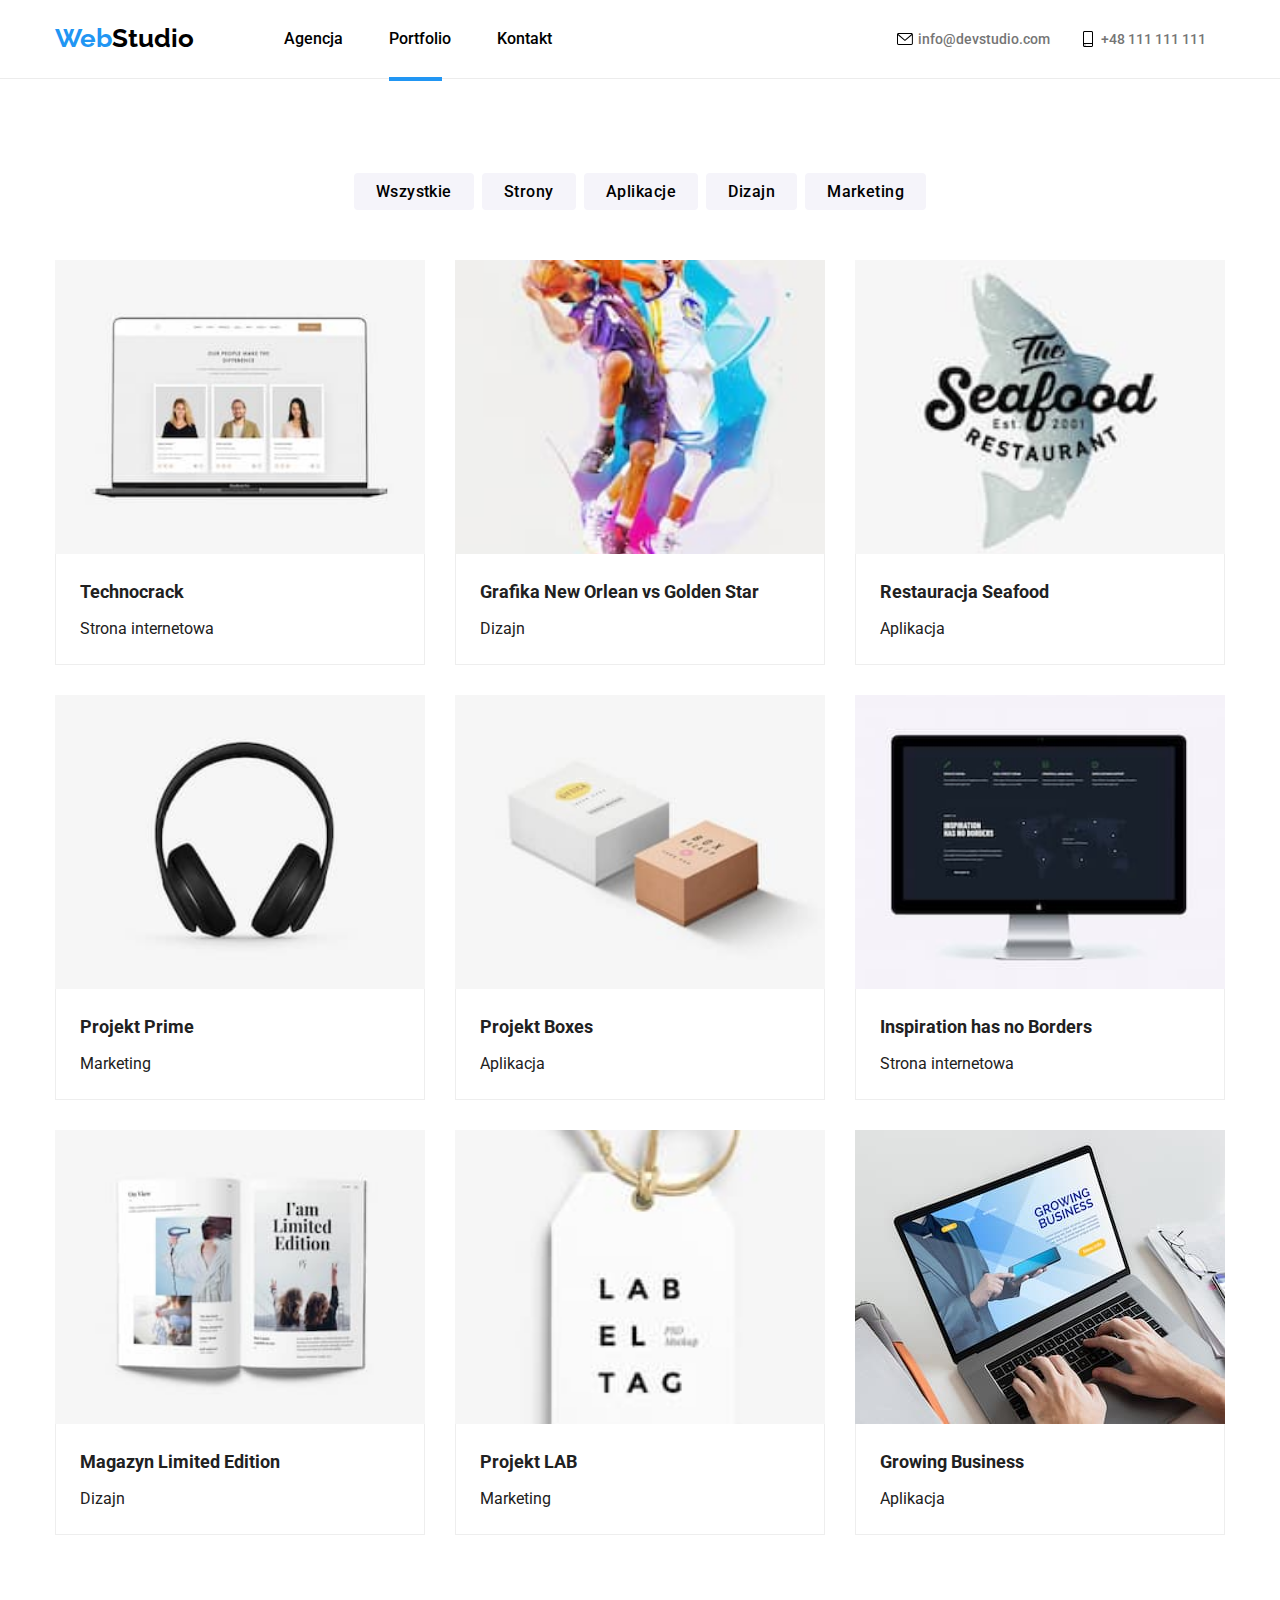
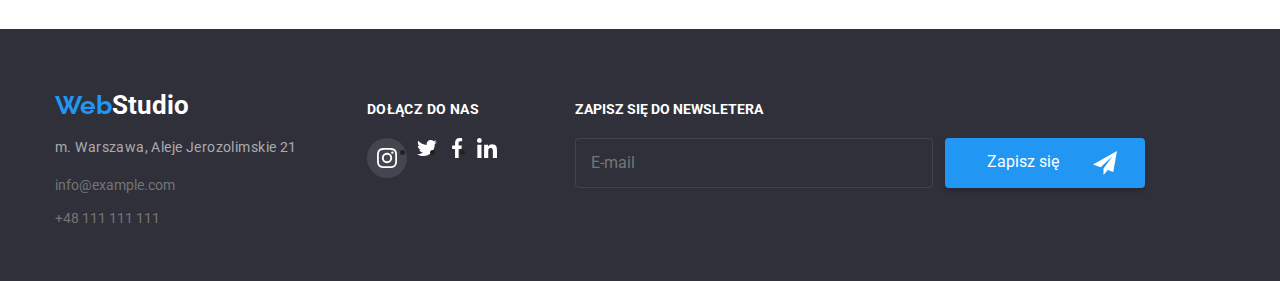
==== commit 1e490052: "koniec" ====
--- a/portfolio.html
+++ b/portfolio.html
@@ -22,8 +22,8 @@
                 <a href="index.html">
                   <h2 class="logo-nav"><span class="header-nav">Web</span>Studio</h2>
                 </a>
-                <nav class="navigation-list">
-                  <ul class="navigation-menu">
+                <nav class="navigation__list">
+                  <ul class="navigation__menu">
                     <li>
                       <a href="index.html" class="link">Agencja</a>
                     </li>
@@ -340,9 +340,9 @@
                                  </div>
                                  <div class="socialmedia-center">
                      <section class="footer-socialmedia">
-                        <h3 class="footer-socialmedia-title">dołącz do nas</h3>
+                        <h3 class="footer-socialmedia__title">dołącz do nas</h3>
                         <ul class="list-footer-socialmedia-menu">
-                            <li class="footer-socialmedia-item">
+                            <li class="footer-socialmedia__item">
                                 <a href="#">
                                 <svg class="footer-socialmedia-svg" width="20" height="20" >
                                     <use href="./Images/Icons/icons.svg#icon-instagram">
--- a/css/main.min.css
+++ b/css/main.min.css
@@ -1 +1 @@
-.visually-hidden{position:absolute !important;clip:rect(1px 1px 1px 1px);clip:rect(1px, 1px, 1px, 1px);padding:0 !important;border:0 !important;height:1px !important;width:1px !important;overflow:hidden}:root{--accent-color: #2196f3;--background-color: #2f303a;--contacts-color: rgba(255, 255, 255, 0.6);--contacts-header-color: #757575;--body-background-color: #ffffff;--main-text-color: #212121;--color-icon: #afb1b8;--grey-line-color: #eeeeee;--blue-color: rgba(33, 150, 243, 1);--transition-fn: cubic-bezier(0.4, 0, 0.2, 1)}*{-webkit-box-sizing:border-box;box-sizing:border-box;margin:0;padding:0}:root{--accent-color: #2196f3;--background-color: #2f303a;--contacts-color: rgba(255, 255, 255, 0.6);--contacts-header-color: #757575;--body-background-color: #ffffff;--main-text-color: #212121;--color-icon: #afb1b8;--grey-line-color: #eeeeee;--blue-color: rgba(33, 150, 243, 1);--transition-fn: cubic-bezier(0.4, 0, 0.2, 1)}.img{-o-object-fit:cover;object-fit:cover;display:block}body{font-family:"Roboto","Raleway",sans-serif;color:var(--main-text-color);margin:auto}input{outline:none}input:hover+svg,input:focus-within+svg{fill:#2196f3}input:checked+.modal__checkbox-icon{fill:var(--accent-color);border-color:var(--accent-color);border-radius:2px;-webkit-transition:border-color 250ms var(--transition-fn);transition:border-color 250ms var(--transition-fn);-webkit-transition:fill 250ms var(--transition-fn);transition:fill 250ms var(--transition-fn)}.page{border-bottom:1px solid #ececec}.container{width:1200px;margin:0 auto;padding:0 15px}.social-network{margin-left:auto;margin-right:auto;display:-webkit-box;display:-ms-flexbox;display:flex;-webkit-box-align:center;-ms-flex-align:center;align-items:center;-webkit-box-pack:center;-ms-flex-pack:center;justify-content:center;gap:10px;width:206px;padding-top:16px;list-style:none}.social-network__button-list{display:-webkit-inline-box;display:-ms-inline-flexbox;display:inline-flex;padding:12px;width:44px;height:44px;border-radius:50%;fill:var(--color-icon)}.social-network__button-list:hover,.social-network__button-list:focus,.social-network__button-list:active{background-color:var(--accent-color);fill:var(--body-background-color);-webkit-transition:250ms;transition:250ms}.backdrop{z-index:1;position:fixed;display:-webkit-box;display:-ms-flexbox;display:flex;left:0;top:0;width:100%;height:100%;background-color:rgba(0,0,0,.1);-webkit-transition:opacity 250ms ease-in;transition:opacity 250ms ease-in;visibility:250ms linear;-webkit-transition-timing-function:cubic-bezier(0.4, 0, 0.2, 1);transition-timing-function:cubic-bezier(0.4, 0, 0.2, 1)}.is-hidden{opacity:0;visibility:hidden;pointer-events:none}.modal{position:relative;top:50%;left:50%;-webkit-transform:translate(-50%, -50%);transform:translate(-50%, -50%);width:528px;height:581px;pointer-events:painted;-webkit-box-orient:vertical;-webkit-box-direction:normal;-ms-flex-direction:column;flex-direction:column;background-color:#fff;border-radius:4px;-webkit-box-shadow:0px 1px 3px rgba(0,0,0,.12),0px 1px 1px rgba(0,0,0,.14),0px 2px 1px rgba(0,0,0,.2);box-shadow:0px 1px 3px rgba(0,0,0,.12),0px 1px 1px rgba(0,0,0,.14),0px 2px 1px rgba(0,0,0,.2)}.modal__form-title{margin-top:40px;font-family:Roboto;font-size:20px;font-weight:700;line-height:23px;letter-spacing:.03em;text-align:center;color:#212121;padding-bottom:2px}.modal__text-form{margin-left:40px;margin-top:5px;display:-webkit-box;display:-ms-flexbox;display:flex;font-family:Roboto;font-size:12px;font-weight:400;line-height:14px;letter-spacing:.01em;text-align:left;color:var(--contacts-hder-color);padding-bottom:4px}.modal__form-box{width:448px;border:1px solid rgba(33,33,33,.2);border-radius:4px;height:40px;margin-bottom:10px;padding-left:42px}.modal__form-box:hover,.modal__form-box:focus-within{border:1px solid var(--accent-color)}.modal__form-box:hover+svg,.modal__form-box:focus-within+svg{fill:#2196f3}.modal__icon-person{fill:#212121;height:12px;width:12px;position:absolute;top:102px;left:60px}.modal__icon-phone{fill:#212121;height:13px;width:13px;position:absolute;top:174px;left:60px}.modal__icon-mail{height:12px;width:15px;position:absolute;top:248px;left:60px}.modal__textarea{width:448px;border:1px solid rgba(33,33,33,.2);border-radius:4px;height:120px;resize:none;padding:12px}.modal__textarea::-webkit-input-placeholder{font-family:"Roboto";font-style:normal;font-weight:400;font-size:12px;line-height:14px;letter-spacing:.01em;color:rgba(117,117,117,.5)}.modal__textarea::-moz-placeholder{font-family:"Roboto";font-style:normal;font-weight:400;font-size:12px;line-height:14px;letter-spacing:.01em;color:rgba(117,117,117,.5)}.modal__textarea:-ms-input-placeholder{font-family:"Roboto";font-style:normal;font-weight:400;font-size:12px;line-height:14px;letter-spacing:.01em;color:rgba(117,117,117,.5)}.modal__textarea::-ms-input-placeholder{font-family:"Roboto";font-style:normal;font-weight:400;font-size:12px;line-height:14px;letter-spacing:.01em;color:rgba(117,117,117,.5)}.modal__textarea::placeholder{font-family:"Roboto";font-style:normal;font-weight:400;font-size:12px;line-height:14px;letter-spacing:.01em;color:rgba(117,117,117,.5)}.modal__checkbox-link{color:var(--accent-color);font-weight:400;font-size:14px;line-height:1.5em;letter-spacing:.03em}.close-btn{cursor:pointer;width:30px;height:30px;border-radius:50%;background:#fff;border:1px solid rgba(0,0,0,.1);position:absolute;top:8px;right:8px;-webkit-transition:opacity 250ms ease-in;transition:opacity 250ms ease-in;visibility:250ms linear}.insidemodal{width:11px;height:11px}.legal-checkbox{display:-webkit-box;display:-ms-flexbox;display:flex;-ms-flex-wrap:wrap;flex-wrap:wrap;margin-top:20px;margin-bottom:30px;-webkit-box-align:center;-ms-flex-align:center;align-items:center}.hide-checkbox{opacity:0}.hide-checkbox:checked+.checkboxspan{background-color:#2196f3;border:none}.checkboxspan{display:-webkit-box;display:-ms-flexbox;display:flex;width:16px;height:15px;border-radius:2px;margin-left:54px;-webkit-box-align:center;-ms-flex-align:center;align-items:center;-webkit-box-pack:center;-ms-flex-pack:center;justify-content:center;border:2px solid #212121}.spancheck{margin-left:7px;margin-right:54px;font-size:14px;line-height:1.71;color:#757575}.checkbutton{display:-webkit-box;display:-ms-flexbox;display:flex;width:200px;height:50px;border-radius:4px;border:none;background-color:#2196f3;color:#fff;-webkit-box-shadow:0px 4px 4px rgba(0,0,0,.15);box-shadow:0px 4px 4px rgba(0,0,0,.15);cursor:pointer;padding:10px 76px 10px 76px;margin-left:auto;margin-right:auto;-webkit-box-pack:center;-ms-flex-pack:center;justify-content:center;-webkit-box-align:center;-ms-flex-align:center;align-items:center}.main-buttons{background-color:var(--accent-color);font-family:"Roboto";line-height:1.87;font-weight:700;font-size:16px;color:#fff;text-align:center;-webkit-box-shadow:0px 4px 4px rgba(0,0,0,.15);box-shadow:0px 4px 4px rgba(0,0,0,.15);border-radius:4px;border:none;padding:10px 41px 10px 42px}.main-buttons:hover{cursor:pointer;-webkit-transition:250ms;transition:250ms}.button-style{display:-webkit-box;display:-ms-flexbox;display:flex;-ms-flex-pack:distribute;justify-content:space-around;padding-top:94px;padding-bottom:50px}.button-list{list-style-type:none;display:-webkit-box;display:-ms-flexbox;display:flex}.button-list button{font-family:"Roboto";color:#000;font-weight:500;line-height:1.6;text-align:center;font-size:16px;background-color:#f5f4fa;border-radius:4px;border:none;margin:0 4px;padding:6px 22px;letter-spacing:.03em}.button-list button:focus,.button-list button:hover{background-color:var(--accent-color);color:#fff;cursor:pointer;-webkit-box-shadow:0px 3px 1px rgba(0,0,0,.1),0px 1px 2px rgba(0,0,0,.08),0px 2px 2px rgba(0,0,0,.12);box-shadow:0px 3px 1px rgba(0,0,0,.1),0px 1px 2px rgba(0,0,0,.08),0px 2px 2px rgba(0,0,0,.12);-webkit-transition:250ms;transition:250ms}.product-center{display:-webkit-box;display:-ms-flexbox;display:flex;-ms-flex-pack:distribute;justify-content:space-around;-ms-flex-wrap:wrap;flex-wrap:wrap;list-style:none;gap:30px;padding-bottom:94px}.overlay-box{margin:0;position:relative;overflow:hidden}.overlay-box:hover{cursor:pointer;-webkit-box-shadow:0px 1px 1px rgba(0,0,0,.12),0px 4px 4px rgba(0,0,0,.06),1px 4px 6px rgba(0,0,0,.16);box-shadow:0px 1px 1px rgba(0,0,0,.12),0px 4px 4px rgba(0,0,0,.06),1px 4px 6px rgba(0,0,0,.16);-webkit-transition:-webkit-box-shadow 250ms;transition:-webkit-box-shadow 250ms;transition:box-shadow 250ms;transition:box-shadow 250ms, -webkit-box-shadow 250ms;-webkit-transition-timing-function:cubic-bezier(0.4, 0, 0.2, 1);transition-timing-function:cubic-bezier(0.4, 0, 0.2, 1)}.overlay-box:hover .overlay{-webkit-transform:translatex(0);transform:translatex(0);background:rgba(33,150,243,.9);-webkit-transition-duration:250ms;transition-duration:250ms;-webkit-transition-timing-function:cubic-bezier(0.4, 0, 0.2, 1);transition-timing-function:cubic-bezier(0.4, 0, 0.2, 1)}.product{width:370px}.product:hover{cursor:pointer;-webkit-box-shadow:0px 1px 1px rgba(0,0,0,.12),0px 4px 4px rgba(0,0,0,.06),1px 4px 6px rgba(0,0,0,.16);box-shadow:0px 1px 1px rgba(0,0,0,.12),0px 4px 4px rgba(0,0,0,.06),1px 4px 6px rgba(0,0,0,.16);-webkit-transition:250ms;transition:250ms}.container-overlay{display:-webkit-box;display:-ms-flexbox;display:flex;height:294px;position:relative;overflow:hidden}.overlay{position:absolute;top:0;left:0;width:100%;height:100%;-webkit-transform:translateY(100%);transform:translateY(100%);-webkit-transition:250ms;transition:250ms;padding:49px 45px 49px 24px}.overlay:focus,.overlay:hover{-webkit-transition-duration:250ms;transition-duration:250ms;-webkit-transition-timing-function:cubic-bezier(0.4, 0, 0.2, 1);transition-timing-function:cubic-bezier(0.4, 0, 0.2, 1)}.overlay-text{font-weight:400;font-size:18px;color:var(--body-background-color);line-height:28px;letter-spacing:.03em}.photo-description{padding:20px 24px;border-bottom:1px solid var(--grey-line-color);border-left:1px solid var(--grey-line-color);border-right:1px solid var(--grey-line-color)}.product-name{padding-bottom:4px;font-weight:700;font-size:18px;line-height:2}.product-description{color:var(--description-color);line-height:1.875;font-size:16px}.navigation{display:-webkit-box;display:-ms-flexbox;display:flex;-webkit-box-align:center;-ms-flex-align:center;align-items:center;padding-top:24px;padding-bottom:24px}.navigation h2{font-size:26px;padding-right:90px}.navigation a{text-decoration:none;color:#000;font-size:16px;font-weight:500}.logo-nav{font-family:"Raleway";font-weight:700;font-size:26px}.header-nav{font-family:"Raleway";color:var(--accent-color);font-weight:700;font-size:26px}.navigation-menu{display:-webkit-box;display:-ms-flexbox;display:flex;list-style:none;gap:46px}.navigation-menu li{display:inline;text-decoration:none}.navigation-menu li:hover{display:inline;text-decoration:none;-webkit-transition:250ms;transition:250ms}.navigation-menu a{text-decoration:none}.navigation-menu a:hover{display:inline;text-decoration:none;-webkit-transition:250ms;transition:250ms}.agency{position:relative}.agency:after{content:"";position:absolute;width:53px;height:4px;background-color:#2196f3;bottom:-33px;left:0px}.link{text-decoration:none;color:var(--main-text-color);-webkit-transition:color 250ms cubic-bezier(0.4, 0, 0.2, 1);transition:color 250ms cubic-bezier(0.4, 0, 0.2, 1)}.contact-links li a:hover svg{fill:var(--accent-color);-webkit-transition:250ms;transition:250ms}.contact-links{display:-webkit-box;display:-ms-flexbox;display:flex;-webkit-box-align:center;-ms-flex-align:center;align-items:center;list-style:none;font-size:14px;line-height:24px;color:var(--contacts-header-color);padding-left:345px;gap:30px}.contact-links a{display:-webkit-box;display:-ms-flexbox;display:flex;-webkit-box-align:center;-ms-flex-align:center;align-items:center;font-size:14px;line-height:24px;color:var(--contacts-header-color)}.icon-header{margin-right:5px;width:16px;height:16px}.icon-header:hover,.icon-header:focus{fill:var(--accent-color);-webkit-transition:250ms;transition:250ms}.main-header{max-width:1600px;display:block;margin:auto;background-image:-webkit-gradient(linear, left top, right top, color-stop(40%, rgba(47, 48, 58, 0.4)), color-stop(40%, rgba(47, 48, 58, 0.4))),url(../Images/Zdjecia/Img.jpg);background-image:linear-gradient(to right, rgba(47, 48, 58, 0.4) 40%, rgba(47, 48, 58, 0.4) 40%),url(../Images/Zdjecia/Img.jpg);background-size:cover}.main-text-content{display:block;text-align:center;padding-top:200px;padding-bottom:280px}.tittle-page{display:-webkit-box;display:-ms-flexbox;display:flex;font-family:"Roboto";font-weight:900;font-size:44px;margin:auto;-ms-flex-pack:distribute;justify-content:space-around;text-transform:uppercase;color:#fff;padding-bottom:30px;letter-spacing:.06em;width:696px}.short-description{padding-top:94px}.description-lorem-ipsum{list-style-type:none;display:-webkit-box;display:-ms-flexbox;display:flex;gap:30px;padding-left:15px;padding-right:15px}.icon-main-page{display:-webkit-box;display:-ms-flexbox;display:flex;background-color:#f5f4fa;padding-top:25px;padding-bottom:25px;padding-left:102.34px;padding-right:102.34px;margin-bottom:30px;border-radius:4px}.description-title{line-height:1.36;font-weight:700;color:var(--brand-color, black);font-size:14px}.description-text{line-height:1.71;padding-top:10px;color:var(--description-color);font-size:14px}.second-section{display:-webkit-box;display:-ms-flexbox;display:flex;-ms-flex-pack:distribute;justify-content:space-around;padding-top:94px;padding-bottom:94px}.photos{background-color:var(--first-background-color);display:inline;color:var(--first-text-color)}.photos h2{text-align:center;font-weight:700;font-size:36px;padding-bottom:50px}.photos ul{list-style:none;gap:30px}.photo{display:-webkit-box;display:-ms-flexbox;display:flex;-webkit-box-align:center;-ms-flex-align:center;align-items:center;-webkit-box-pack:justify;-ms-flex-pack:justify;justify-content:space-between;-webkit-box-orient:horizontal;-webkit-box-direction:normal;-ms-flex-direction:row;flex-direction:row}.label{width:370px;height:294px;position:relative}.text-label{width:370px;height:70px;position:absolute;background:rgba(47,48,58,.8);margin-top:224px}.text-label>p{font-family:"Roboto";font-weight:700;font-size:14px;line-height:16px;text-align:center;text-transform:uppercase;color:var(--body-background-color);padding-top:27px}.dream-team{display:-webkit-box;display:-ms-flexbox;display:flex;-ms-flex-pack:distribute;justify-content:space-around;background-color:#f5f4fa;padding-top:94px;padding-bottom:94px}.team-name{display:block;text-align:center;font-family:"Roboto";font-weight:700;font-size:36px;line-height:1.17;padding-bottom:50px}.selection-image{display:-webkit-box;display:-ms-flexbox;display:flex;list-style:none;-webkit-box-orient:horizontal;-webkit-box-direction:normal;-ms-flex-direction:row;flex-direction:row;-webkit-box-pack:justify;-ms-flex-pack:justify;justify-content:space-between;gap:30px;padding-bottom:94px}.pictures{width:270px;height:428px;-webkit-box-shadow:0px 1px 3px rgba(0,0,0,.12),0px 1px 1px rgba(0,0,0,.14),0px 2px 1px rgba(0,0,0,.2);box-shadow:0px 1px 3px rgba(0,0,0,.12),0px 1px 1px rgba(0,0,0,.14),0px 2px 1px rgba(0,0,0,.2);border-radius:0px 0px 4px 4px}.pictures__name{font-weight:500;font-size:16px;color:var(--main-text-color);text-align:center;padding-top:30px}.specialization{font-size:16px;color:var(--contacts-header-color);text-align:center;padding-top:10px}.client-list{display:block;text-align:center;font-family:"Roboto";font-weight:700;font-size:36px;line-height:1.17;padding-top:94px;padding-bottom:50px}.primary-client-list{display:-webkit-box;display:-ms-flexbox;display:flex;list-style:none;gap:30px;padding-bottom:94px}.primary-client-list:focus,.primary-client-list:hover{fill:var(--accent-color);border-color:var(--accent-color);cursor:pointer;-webkit-transition:250ms;transition:250ms}.primary-client-list li{display:-webkit-box;display:-ms-flexbox;display:flex;-webkit-box-pack:center;-ms-flex-pack:center;justify-content:center;-webkit-box-align:center;-ms-flex-align:center;align-items:center;width:170px;height:92px;border-radius:4px;border:1px solid #afb1b8;fill:var(--color-icon)}.clients{height:92px;width:170px;border:1px solid var(--social-links-color);border-radius:4px;display:-webkit-box;display:-ms-flexbox;display:flex;-webkit-box-align:center;-ms-flex-align:center;align-items:center;-webkit-box-pack:center;-ms-flex-pack:center;justify-content:center;-webkit-transition:fill 250ms cubic-bezier(0.4, 0, 0.2, 1) 0ms,border 250ms cubic-bezier(0.4, 0, 0.2, 1) 0ms;transition:fill 250ms cubic-bezier(0.4, 0, 0.2, 1) 0ms,border 250ms cubic-bezier(0.4, 0, 0.2, 1) 0ms}.form-footer{display:-webkit-box;display:-ms-flexbox;display:flex;-webkit-box-orient:vertical;-webkit-box-direction:normal;-ms-flex-direction:column;flex-direction:column;margin-left:78px}.form-footer__label{font-weight:700;font-size:14px;text-transform:uppercase;color:#fff;margin-bottom:20px;margin-top:72px}.formcontainer{display:-webkit-box;display:-ms-flexbox;display:flex}.form-footer-input{width:358px;height:50px;color:rgba(255,255,255,.6);border:1px solid rgba(117,117,117,.3);border-radius:4px;padding:16px 15px;background-color:rgba(0,0,0,0);-webkit-transition:border-color 250ms cubic-bezier(0.4, 0, 0.2, 1);transition:border-color 250ms cubic-bezier(0.4, 0, 0.2, 1)}.form-footer-input:hover,.form-footer-input:focus{border-color:var(--accent-color)}.form-button{display:-webkit-box;display:-ms-flexbox;display:flex;-webkit-box-pack:justify;-ms-flex-pack:justify;justify-content:space-between;-webkit-box-align:center;-ms-flex-align:center;align-items:center;margin-left:12px;width:200px;height:50px;border-radius:4px;border:none;background-color:#2196f3;color:#fff;-webkit-box-shadow:0px 4px 4px rgba(0,0,0,.15);box-shadow:0px 4px 4px rgba(0,0,0,.15);cursor:pointer;padding:10px 28px 10px 42px}.footer-navigation{background-color:var(--background-color);height:252px}.footer-navigation a{text-decoration:none;color:#fff;fill:var(--body-background-color)}.footer-navigation a:focus,.footer-navigation a:hover{color:var(--accent-color);-webkit-transition:250ms;transition:250ms}.navigation a:focus,.navigation a:hover{color:var(--accent-color);-webkit-transition:250ms;transition:250ms}.test{display:-webkit-box;display:-ms-flexbox;display:flex;-webkit-box-align:baseline;-ms-flex-align:baseline;align-items:baseline}.block{padding-right:70px}.navigation-footer-header{display:inline-block;color:#fff;font-weight:700;font-size:26px;padding-top:60px;padding-bottom:15px}.header-nav{font-family:"Raleway";color:var(--accent-color);font-weight:700;font-size:26px}.address{font-style:normal;padding-bottom:5px;color:var(--contacts-color);font-weight:400;font-size:14px;line-height:1.714;letter-spacing:.03em}.contact{font-size:14px;list-style:none}.contact a{display:inline-block;font-size:14px;line-height:1.71;color:var(--contacts-header-color);width:231px;margin-top:9px;display:block}.footer-socialmedia-title{font-weight:700;font-size:14px;line-height:1.14;letter-spacing:.03em;text-transform:uppercase;color:var(--body-background-color);margin:0}.list-footer-socialmedia-menu{fill:#fff;display:-webkit-box;display:-ms-flexbox;display:flex;padding-top:20px;gap:10px}.footer-socialmedia-item{fill:#fff;width:40px;height:40px;display:-webkit-box;display:-ms-flexbox;display:flex;-webkit-box-pack:center;-ms-flex-pack:center;justify-content:center;-webkit-box-align:center;-ms-flex-align:center;align-items:center;border-radius:50%;background:rgba(255,255,255,.1)}.footer-socialmedia-item:focus,.footer-socialmedia-item:hover{cursor:pointer;background-color:var(--accent-color);-webkit-transition-duration:250ms;transition-duration:250ms;-webkit-transition-timing-function:cubic-bezier(0.4, 0, 0.2, 1);transition-timing-function:cubic-bezier(0.4, 0, 0.2, 1)}.footer-socialmedia-svg{fill:#fff}/*# sourceMappingURL=main.min.css.map */+.visually-hidden{position:absolute !important;clip:rect(1px 1px 1px 1px);clip:rect(1px, 1px, 1px, 1px);padding:0 !important;border:0 !important;height:1px !important;width:1px !important;overflow:hidden}:root{--accent-color: #2196f3;--background-color: #2f303a;--contacts-color: rgba(255, 255, 255, 0.6);--contacts-header-color: #757575;--body-background-color: #ffffff;--main-text-color: #212121;--color-icon: #afb1b8;--grey-line-color: #eeeeee;--blue-color: rgba(33, 150, 243, 1);--transition-fn: cubic-bezier(0.4, 0, 0.2, 1)}*{-webkit-box-sizing:border-box;box-sizing:border-box;margin:0;padding:0}:root{--accent-color: #2196f3;--background-color: #2f303a;--contacts-color: rgba(255, 255, 255, 0.6);--contacts-header-color: #757575;--body-background-color: #ffffff;--main-text-color: #212121;--color-icon: #afb1b8;--grey-line-color: #eeeeee;--blue-color: rgba(33, 150, 243, 1);--transition-fn: cubic-bezier(0.4, 0, 0.2, 1)}.img{-o-object-fit:cover;object-fit:cover;display:block}body{font-family:"Roboto","Raleway",sans-serif;color:var(--main-text-color);margin:auto}input{outline:none}input:hover+svg,input:focus-within+svg{fill:#2196f3}input:checked+.modal__checkbox-icon{fill:var(--accent-color);border-color:var(--accent-color);border-radius:2px;-webkit-transition:border-color 250ms var(--transition-fn);transition:border-color 250ms var(--transition-fn);-webkit-transition:fill 250ms var(--transition-fn);transition:fill 250ms var(--transition-fn)}.page{border-bottom:1px solid #ececec}.container{width:1200px;margin:0 auto;padding:0 15px}.social-network{margin-left:auto;margin-right:auto;display:-webkit-box;display:-ms-flexbox;display:flex;-webkit-box-align:center;-ms-flex-align:center;align-items:center;-webkit-box-pack:center;-ms-flex-pack:center;justify-content:center;gap:10px;width:206px;padding-top:16px;list-style:none}.social-network__button-list{display:-webkit-inline-box;display:-ms-inline-flexbox;display:inline-flex;padding:12px;width:44px;height:44px;border-radius:50%;fill:var(--color-icon)}.social-network__button-list:hover,.social-network__button-list:focus,.social-network__button-list:active{background-color:var(--accent-color);fill:var(--body-background-color);-webkit-transition:250ms;transition:250ms}.backdrop{z-index:1;position:fixed;display:-webkit-box;display:-ms-flexbox;display:flex;left:0;top:0;width:100%;height:100%;background-color:rgba(0,0,0,.1);-webkit-transition:opacity 250ms ease-in;transition:opacity 250ms ease-in;visibility:250ms linear;-webkit-transition-timing-function:cubic-bezier(0.4, 0, 0.2, 1);transition-timing-function:cubic-bezier(0.4, 0, 0.2, 1)}.is-hidden{opacity:0;visibility:hidden;pointer-events:none}.modal{position:relative;top:50%;left:50%;-webkit-transform:translate(-50%, -50%);transform:translate(-50%, -50%);width:528px;height:581px;pointer-events:painted;-webkit-box-orient:vertical;-webkit-box-direction:normal;-ms-flex-direction:column;flex-direction:column;background-color:#fff;border-radius:4px;-webkit-box-shadow:0px 1px 3px rgba(0,0,0,.12),0px 1px 1px rgba(0,0,0,.14),0px 2px 1px rgba(0,0,0,.2);box-shadow:0px 1px 3px rgba(0,0,0,.12),0px 1px 1px rgba(0,0,0,.14),0px 2px 1px rgba(0,0,0,.2)}.modal__form-title{margin-top:40px;font-family:Roboto;font-size:20px;font-weight:700;line-height:23px;letter-spacing:.03em;text-align:center;color:#212121;padding-bottom:2px}.modal__text-form{margin-left:40px;margin-top:5px;display:-webkit-box;display:-ms-flexbox;display:flex;font-family:Roboto;font-size:12px;font-weight:400;line-height:14px;letter-spacing:.01em;text-align:left;color:var(--contacts-hder-color);padding-bottom:4px}.modal__form-box{width:448px;border:1px solid rgba(33,33,33,.2);border-radius:4px;height:40px;margin-bottom:10px;padding-left:42px}.modal__form-box:hover,.modal__form-box:focus-within{border:1px solid var(--accent-color)}.modal__form-box:hover+svg,.modal__form-box:focus-within+svg{fill:#2196f3}.modal__icon-person{fill:#212121;height:12px;width:12px;position:absolute;top:102px;left:60px}.modal__icon-phone{fill:#212121;height:13px;width:13px;position:absolute;top:174px;left:60px}.modal__icon-mail{height:12px;width:15px;position:absolute;top:248px;left:60px}.modal__textarea{width:448px;border:1px solid rgba(33,33,33,.2);border-radius:4px;height:120px;resize:none;padding:12px}.modal__textarea::-webkit-input-placeholder{font-family:"Roboto";font-style:normal;font-weight:400;font-size:12px;line-height:14px;letter-spacing:.01em;color:rgba(117,117,117,.5)}.modal__textarea::-moz-placeholder{font-family:"Roboto";font-style:normal;font-weight:400;font-size:12px;line-height:14px;letter-spacing:.01em;color:rgba(117,117,117,.5)}.modal__textarea:-ms-input-placeholder{font-family:"Roboto";font-style:normal;font-weight:400;font-size:12px;line-height:14px;letter-spacing:.01em;color:rgba(117,117,117,.5)}.modal__textarea::-ms-input-placeholder{font-family:"Roboto";font-style:normal;font-weight:400;font-size:12px;line-height:14px;letter-spacing:.01em;color:rgba(117,117,117,.5)}.modal__textarea::placeholder{font-family:"Roboto";font-style:normal;font-weight:400;font-size:12px;line-height:14px;letter-spacing:.01em;color:rgba(117,117,117,.5)}.modal__checkbox-link{color:var(--accent-color);font-weight:400;font-size:14px;line-height:1.5em;letter-spacing:.03em}.close-btn{cursor:pointer;width:30px;height:30px;border-radius:50%;background:#fff;border:1px solid rgba(0,0,0,.1);position:absolute;top:8px;right:8px;-webkit-transition:opacity 250ms ease-in;transition:opacity 250ms ease-in;visibility:250ms linear}.insidemodal{width:11px;height:11px}.legal-checkbox{display:-webkit-box;display:-ms-flexbox;display:flex;-ms-flex-wrap:wrap;flex-wrap:wrap;margin-top:20px;margin-bottom:30px;-webkit-box-align:center;-ms-flex-align:center;align-items:center}.hide-checkbox{opacity:0}.hide-checkbox:checked+.checkboxspan{background-color:#2196f3;border:none}.checkboxspan{display:-webkit-box;display:-ms-flexbox;display:flex;width:16px;height:15px;border-radius:2px;margin-left:54px;-webkit-box-align:center;-ms-flex-align:center;align-items:center;-webkit-box-pack:center;-ms-flex-pack:center;justify-content:center;border:2px solid #212121}.spancheck{margin-left:7px;margin-right:54px;font-size:14px;line-height:1.71;color:#757575}.checkbutton{display:-webkit-box;display:-ms-flexbox;display:flex;width:200px;height:50px;border-radius:4px;border:none;background-color:#2196f3;color:#fff;-webkit-box-shadow:0px 4px 4px rgba(0,0,0,.15);box-shadow:0px 4px 4px rgba(0,0,0,.15);cursor:pointer;padding:10px 76px 10px 76px;margin-left:auto;margin-right:auto;-webkit-box-pack:center;-ms-flex-pack:center;justify-content:center;-webkit-box-align:center;-ms-flex-align:center;align-items:center}.main-buttons{background-color:var(--accent-color);font-family:"Roboto";line-height:1.87;font-weight:700;font-size:16px;color:#fff;text-align:center;-webkit-box-shadow:0px 4px 4px rgba(0,0,0,.15);box-shadow:0px 4px 4px rgba(0,0,0,.15);border-radius:4px;border:none;padding:10px 41px 10px 42px}.main-buttons:hover{cursor:pointer;-webkit-transition:250ms;transition:250ms}.button-style{display:-webkit-box;display:-ms-flexbox;display:flex;-ms-flex-pack:distribute;justify-content:space-around;padding-top:94px;padding-bottom:50px}.button-list{list-style-type:none;display:-webkit-box;display:-ms-flexbox;display:flex}.button-list button{font-family:"Roboto";color:#000;font-weight:500;line-height:1.6;text-align:center;font-size:16px;background-color:#f5f4fa;border-radius:4px;border:none;margin:0 4px;padding:6px 22px;letter-spacing:.03em}.button-list button:focus,.button-list button:hover{background-color:var(--accent-color);color:#fff;cursor:pointer;-webkit-box-shadow:0px 3px 1px rgba(0,0,0,.1),0px 1px 2px rgba(0,0,0,.08),0px 2px 2px rgba(0,0,0,.12);box-shadow:0px 3px 1px rgba(0,0,0,.1),0px 1px 2px rgba(0,0,0,.08),0px 2px 2px rgba(0,0,0,.12);-webkit-transition:250ms;transition:250ms}.product-center{display:-webkit-box;display:-ms-flexbox;display:flex;-ms-flex-pack:distribute;justify-content:space-around;-ms-flex-wrap:wrap;flex-wrap:wrap;list-style:none;gap:30px;padding-bottom:94px}.overlay-box{margin:0;position:relative;overflow:hidden}.overlay-box:hover{cursor:pointer;-webkit-box-shadow:0px 1px 1px rgba(0,0,0,.12),0px 4px 4px rgba(0,0,0,.06),1px 4px 6px rgba(0,0,0,.16);box-shadow:0px 1px 1px rgba(0,0,0,.12),0px 4px 4px rgba(0,0,0,.06),1px 4px 6px rgba(0,0,0,.16);-webkit-transition:-webkit-box-shadow 250ms;transition:-webkit-box-shadow 250ms;transition:box-shadow 250ms;transition:box-shadow 250ms, -webkit-box-shadow 250ms;-webkit-transition-timing-function:cubic-bezier(0.4, 0, 0.2, 1);transition-timing-function:cubic-bezier(0.4, 0, 0.2, 1)}.overlay-box:hover .overlay{-webkit-transform:translatex(0);transform:translatex(0);background:rgba(33,150,243,.9);-webkit-transition-duration:250ms;transition-duration:250ms;-webkit-transition-timing-function:cubic-bezier(0.4, 0, 0.2, 1);transition-timing-function:cubic-bezier(0.4, 0, 0.2, 1)}.product{width:370px}.product:hover{cursor:pointer;-webkit-box-shadow:0px 1px 1px rgba(0,0,0,.12),0px 4px 4px rgba(0,0,0,.06),1px 4px 6px rgba(0,0,0,.16);box-shadow:0px 1px 1px rgba(0,0,0,.12),0px 4px 4px rgba(0,0,0,.06),1px 4px 6px rgba(0,0,0,.16);-webkit-transition:250ms;transition:250ms}.container-overlay{display:-webkit-box;display:-ms-flexbox;display:flex;height:294px;position:relative;overflow:hidden}.overlay{position:absolute;top:0;left:0;width:100%;height:100%;-webkit-transform:translateY(100%);transform:translateY(100%);-webkit-transition:250ms;transition:250ms;padding:49px 45px 49px 24px}.overlay:focus,.overlay:hover{-webkit-transition-duration:250ms;transition-duration:250ms;-webkit-transition-timing-function:cubic-bezier(0.4, 0, 0.2, 1);transition-timing-function:cubic-bezier(0.4, 0, 0.2, 1)}.overlay-text{font-weight:400;font-size:18px;color:var(--body-background-color);line-height:28px;letter-spacing:.03em}.photo-description{padding:20px 24px;border-bottom:1px solid var(--grey-line-color);border-left:1px solid var(--grey-line-color);border-right:1px solid var(--grey-line-color)}.product-name{padding-bottom:4px;font-weight:700;font-size:18px;line-height:2}.product-description{color:var(--description-color);line-height:1.875;font-size:16px}.navigation{display:-webkit-box;display:-ms-flexbox;display:flex;-webkit-box-align:center;-ms-flex-align:center;align-items:center;padding-top:24px;padding-bottom:24px}.navigation h2{font-size:26px;padding-right:90px}.navigation a{text-decoration:none;color:#000;font-size:16px;font-weight:500}.logo-nav{font-family:"Raleway";font-weight:700;font-size:26px}.header-nav{font-family:"Raleway";color:var(--accent-color);font-weight:700;font-size:26px}.navigation__menu{display:-webkit-box;display:-ms-flexbox;display:flex;list-style:none;gap:46px}.navigation__menu li{display:inline;text-decoration:none}.navigation__menu li:hover{display:inline;text-decoration:none;-webkit-transition:250ms;transition:250ms}.navigation__menu a{text-decoration:none}.navigation__menu a:hover{display:inline;text-decoration:none;-webkit-transition:250ms;transition:250ms}.agency{position:relative}.agency:after{content:"";position:absolute;width:53px;height:4px;background-color:#2196f3;bottom:-33px;left:0px}.link{text-decoration:none;color:var(--main-text-color);-webkit-transition:color 250ms cubic-bezier(0.4, 0, 0.2, 1);transition:color 250ms cubic-bezier(0.4, 0, 0.2, 1)}.contact-links li a:hover svg{fill:var(--accent-color);-webkit-transition:250ms;transition:250ms}.contact-links{display:-webkit-box;display:-ms-flexbox;display:flex;-webkit-box-align:center;-ms-flex-align:center;align-items:center;list-style:none;font-size:14px;line-height:24px;color:var(--contacts-header-color);padding-left:345px;gap:30px}.contact-links a{display:-webkit-box;display:-ms-flexbox;display:flex;-webkit-box-align:center;-ms-flex-align:center;align-items:center;font-size:14px;line-height:24px;color:var(--contacts-header-color)}.icon-header{margin-right:5px;width:16px;height:16px}.icon-header:hover,.icon-header:focus{fill:var(--accent-color);-webkit-transition:250ms;transition:250ms}.main-header{max-width:1600px;display:block;margin:auto;background-image:-webkit-gradient(linear, left top, right top, color-stop(40%, rgba(47, 48, 58, 0.4)), color-stop(40%, rgba(47, 48, 58, 0.4))),url(../Images/Zdjecia/Img.jpg);background-image:linear-gradient(to right, rgba(47, 48, 58, 0.4) 40%, rgba(47, 48, 58, 0.4) 40%),url(../Images/Zdjecia/Img.jpg);background-size:cover}.main-text-content{display:block;text-align:center;padding-top:200px;padding-bottom:280px}.tittle-page{display:-webkit-box;display:-ms-flexbox;display:flex;font-family:"Roboto";font-weight:900;font-size:44px;margin:auto;-ms-flex-pack:distribute;justify-content:space-around;text-transform:uppercase;color:#fff;padding-bottom:30px;letter-spacing:.06em;width:696px}.short-description{padding-top:94px}.description-lorem-ipsum{list-style-type:none;display:-webkit-box;display:-ms-flexbox;display:flex;gap:30px;padding-left:15px;padding-right:15px}.icon-main-page{display:-webkit-box;display:-ms-flexbox;display:flex;background-color:#f5f4fa;padding-top:25px;padding-bottom:25px;padding-left:102.34px;padding-right:102.34px;margin-bottom:30px;border-radius:4px}.description-title{line-height:1.36;font-weight:700;color:var(--brand-color, black);font-size:14px}.description-title__text{line-height:1.71;padding-top:10px;color:var(--description-color);font-size:14px}.second-section{display:-webkit-box;display:-ms-flexbox;display:flex;-ms-flex-pack:distribute;justify-content:space-around;padding-top:94px;padding-bottom:94px}.photos{background-color:var(--first-background-color);display:inline;color:var(--first-text-color)}.photos h2{text-align:center;font-weight:700;font-size:36px;padding-bottom:50px}.photos ul{list-style:none;gap:30px}.photo{display:-webkit-box;display:-ms-flexbox;display:flex;-webkit-box-align:center;-ms-flex-align:center;align-items:center;-webkit-box-pack:justify;-ms-flex-pack:justify;justify-content:space-between;-webkit-box-orient:horizontal;-webkit-box-direction:normal;-ms-flex-direction:row;flex-direction:row}.label{width:370px;height:294px;position:relative}.text-label{width:370px;height:70px;position:absolute;background:rgba(47,48,58,.8);margin-top:224px}.text-label>p{font-family:"Roboto";font-weight:700;font-size:14px;line-height:16px;text-align:center;text-transform:uppercase;color:var(--body-background-color);padding-top:27px}.dream-team{display:-webkit-box;display:-ms-flexbox;display:flex;-ms-flex-pack:distribute;justify-content:space-around;background-color:#f5f4fa;padding-top:94px;padding-bottom:94px}.team-name{display:block;text-align:center;font-family:"Roboto";font-weight:700;font-size:36px;line-height:1.17;padding-bottom:50px}.selection-image{display:-webkit-box;display:-ms-flexbox;display:flex;list-style:none;-webkit-box-orient:horizontal;-webkit-box-direction:normal;-ms-flex-direction:row;flex-direction:row;-webkit-box-pack:justify;-ms-flex-pack:justify;justify-content:space-between;gap:30px;padding-bottom:94px}.pictures{width:270px;height:428px;-webkit-box-shadow:0px 1px 3px rgba(0,0,0,.12),0px 1px 1px rgba(0,0,0,.14),0px 2px 1px rgba(0,0,0,.2);box-shadow:0px 1px 3px rgba(0,0,0,.12),0px 1px 1px rgba(0,0,0,.14),0px 2px 1px rgba(0,0,0,.2);border-radius:0px 0px 4px 4px}.pictures__name{font-weight:500;font-size:16px;color:var(--main-text-color);text-align:center;padding-top:30px}.specialization{font-size:16px;color:var(--contacts-header-color);text-align:center;padding-top:10px}.client-list{display:block;text-align:center;font-family:"Roboto";font-weight:700;font-size:36px;line-height:1.17;padding-top:94px;padding-bottom:50px}.primary-client-list{display:-webkit-box;display:-ms-flexbox;display:flex;list-style:none;gap:30px;padding-bottom:94px}.primary-client-list li{display:-webkit-box;display:-ms-flexbox;display:flex;-webkit-box-pack:center;-ms-flex-pack:center;justify-content:center;-webkit-box-align:center;-ms-flex-align:center;align-items:center;width:170px;height:92px;border-radius:4px;border:1px solid #afb1b8;fill:var(--color-icon)}.primary-client-list :focus,.primary-client-list :hover{fill:var(--accent-color);border-color:var(--accent-color);cursor:pointer;-webkit-transition:250ms;transition:250ms}.clients{height:92px;width:170px;border:1px solid var(--social-links-color);border-radius:4px;display:-webkit-box;display:-ms-flexbox;display:flex;-webkit-box-align:center;-ms-flex-align:center;align-items:center;-webkit-box-pack:center;-ms-flex-pack:center;justify-content:center;-webkit-transition:fill 250ms cubic-bezier(0.4, 0, 0.2, 1) 0ms,border 250ms cubic-bezier(0.4, 0, 0.2, 1) 0ms;transition:fill 250ms cubic-bezier(0.4, 0, 0.2, 1) 0ms,border 250ms cubic-bezier(0.4, 0, 0.2, 1) 0ms}.form-footer{display:-webkit-box;display:-ms-flexbox;display:flex;-webkit-box-orient:vertical;-webkit-box-direction:normal;-ms-flex-direction:column;flex-direction:column;margin-left:78px}.form-footer__label{font-weight:700;font-size:14px;text-transform:uppercase;color:#fff;margin-bottom:20px;margin-top:72px}.formcontainer{display:-webkit-box;display:-ms-flexbox;display:flex}.form-footer-input{width:358px;height:50px;color:rgba(255,255,255,.6);border:1px solid rgba(117,117,117,.3);border-radius:4px;padding:16px 15px;background-color:rgba(0,0,0,0);-webkit-transition:border-color 250ms cubic-bezier(0.4, 0, 0.2, 1);transition:border-color 250ms cubic-bezier(0.4, 0, 0.2, 1)}.form-footer-input:hover,.form-footer-input:focus{border-color:var(--accent-color)}.form-button{display:-webkit-box;display:-ms-flexbox;display:flex;-webkit-box-pack:justify;-ms-flex-pack:justify;justify-content:space-between;-webkit-box-align:center;-ms-flex-align:center;align-items:center;margin-left:12px;width:200px;height:50px;border-radius:4px;border:none;background-color:#2196f3;color:#fff;-webkit-box-shadow:0px 4px 4px rgba(0,0,0,.15);box-shadow:0px 4px 4px rgba(0,0,0,.15);cursor:pointer;padding:10px 28px 10px 42px}.footer-navigation{background-color:var(--background-color);height:252px}.footer-navigation a{text-decoration:none;color:#fff;fill:var(--body-background-color)}.footer-navigation a:focus,.footer-navigation a:hover{color:var(--accent-color);-webkit-transition:250ms;transition:250ms}.navigation a:focus,.navigation a:hover{color:var(--accent-color);-webkit-transition:250ms;transition:250ms}.test{display:-webkit-box;display:-ms-flexbox;display:flex;-webkit-box-align:baseline;-ms-flex-align:baseline;align-items:baseline}.block{padding-right:70px}.navigation-footer-header{display:inline-block;color:#fff;font-weight:700;font-size:26px;padding-top:60px;padding-bottom:15px}.header-nav{font-family:"Raleway";color:var(--accent-color);font-weight:700;font-size:26px}.address{font-style:normal;padding-bottom:5px;color:var(--contacts-color);font-weight:400;font-size:14px;line-height:1.714;letter-spacing:.03em}.contact{font-size:14px;list-style:none}.contact a{display:inline-block;font-size:14px;line-height:1.71;color:var(--contacts-header-color);width:231px;margin-top:9px;display:block}.footer-socialmedia__title{font-weight:700;font-size:14px;line-height:1.14;letter-spacing:.03em;text-transform:uppercase;color:var(--body-background-color);margin:0}.list-footer-socialmedia-menu{fill:#fff;display:-webkit-box;display:-ms-flexbox;display:flex;padding-top:20px;gap:10px}.footer-socialmedia__item{fill:#fff;width:40px;height:40px;display:-webkit-box;display:-ms-flexbox;display:flex;-webkit-box-pack:center;-ms-flex-pack:center;justify-content:center;-webkit-box-align:center;-ms-flex-align:center;align-items:center;border-radius:50%;background:rgba(255,255,255,.1)}.footer-socialmedia__item:focus,.footer-socialmedia__item:hover{cursor:pointer;background-color:var(--accent-color);-webkit-transition-duration:250ms;transition-duration:250ms;-webkit-transition-timing-function:cubic-bezier(0.4, 0, 0.2, 1);transition-timing-function:cubic-bezier(0.4, 0, 0.2, 1)}.footer-socialmedia-svg{fill:#fff}/*# sourceMappingURL=main.min.css.map */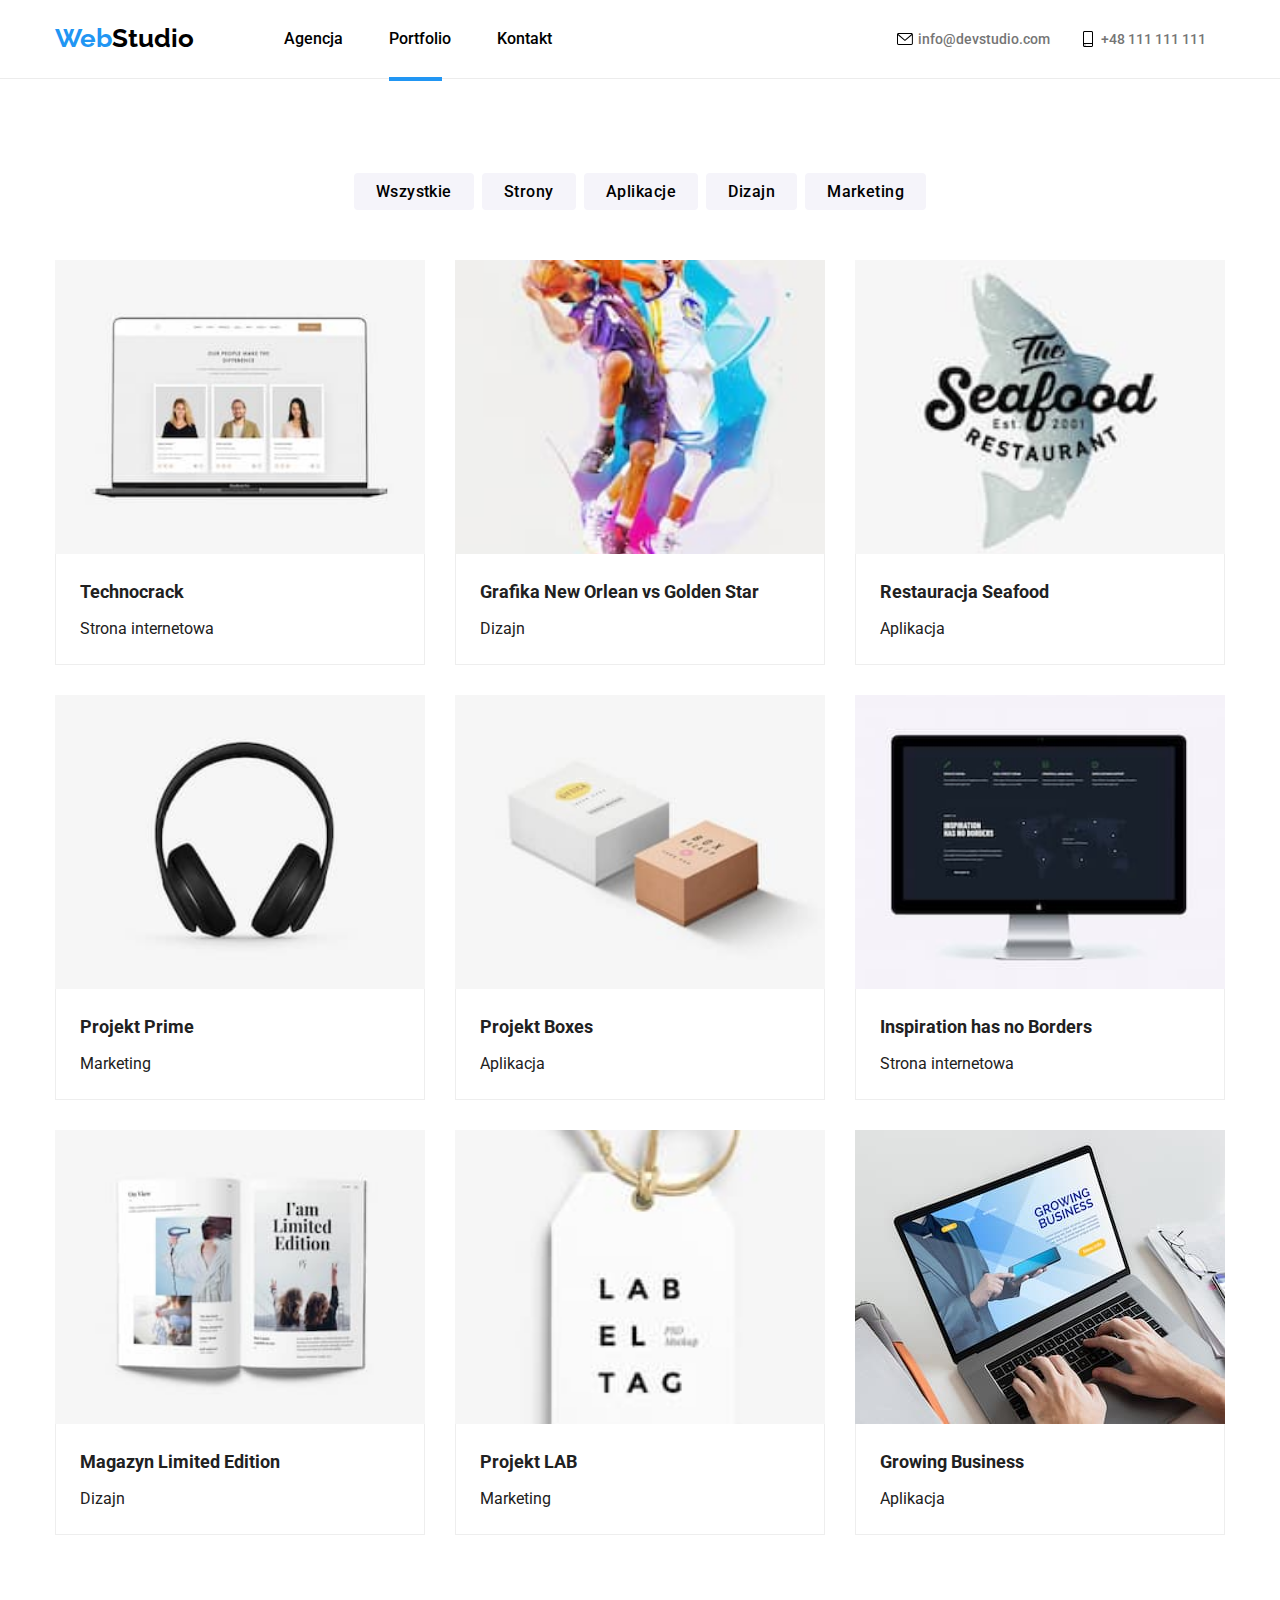
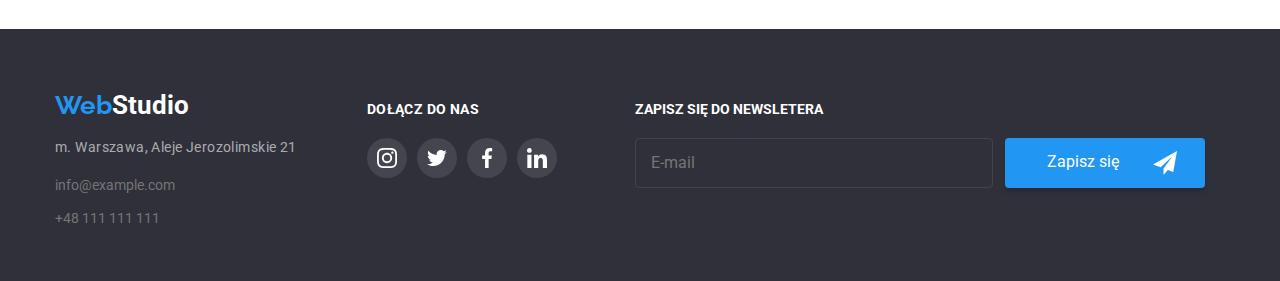
==== commit b0afcbf9: "gotowe33" ====
--- a/portfolio.html
+++ b/portfolio.html
@@ -350,7 +350,7 @@
                                 </svg>
                                 </a>
                             </li>
-                            <li class="footer-socialmedia-item">
+                            <li class="footer-socialmedia__item">
                                 <a href="#">
                                 <svg class="footer-socialmedia-svg" width="20" height="20">
                                     <use href="./Images/Icons/icons.svg#icon-twiiter">
@@ -358,7 +358,7 @@
                                 </svg>
                                 </a>
                             </li>
-                            <li class="footer-socialmedia-item">
+                            <li class="footer-socialmedia__item">
                                 <a href="#">
                                 <svg class="footer-socialmedia-svg" width="20" height="20">
                                     <use href="./Images/Icons/icons.svg#icon-facebook">
@@ -366,7 +366,7 @@
                                 </svg>
                                 </a>
                             </li>
-                            <li class="footer-socialmedia-item">
+                            <li class="footer-socialmedia__item">
                                 <a href="#">
                                 <svg class="footer-socialmedia-svg" width="20" height="20">
                                     <use href="./Images/Icons/icons.svg#icon-linkedin">
